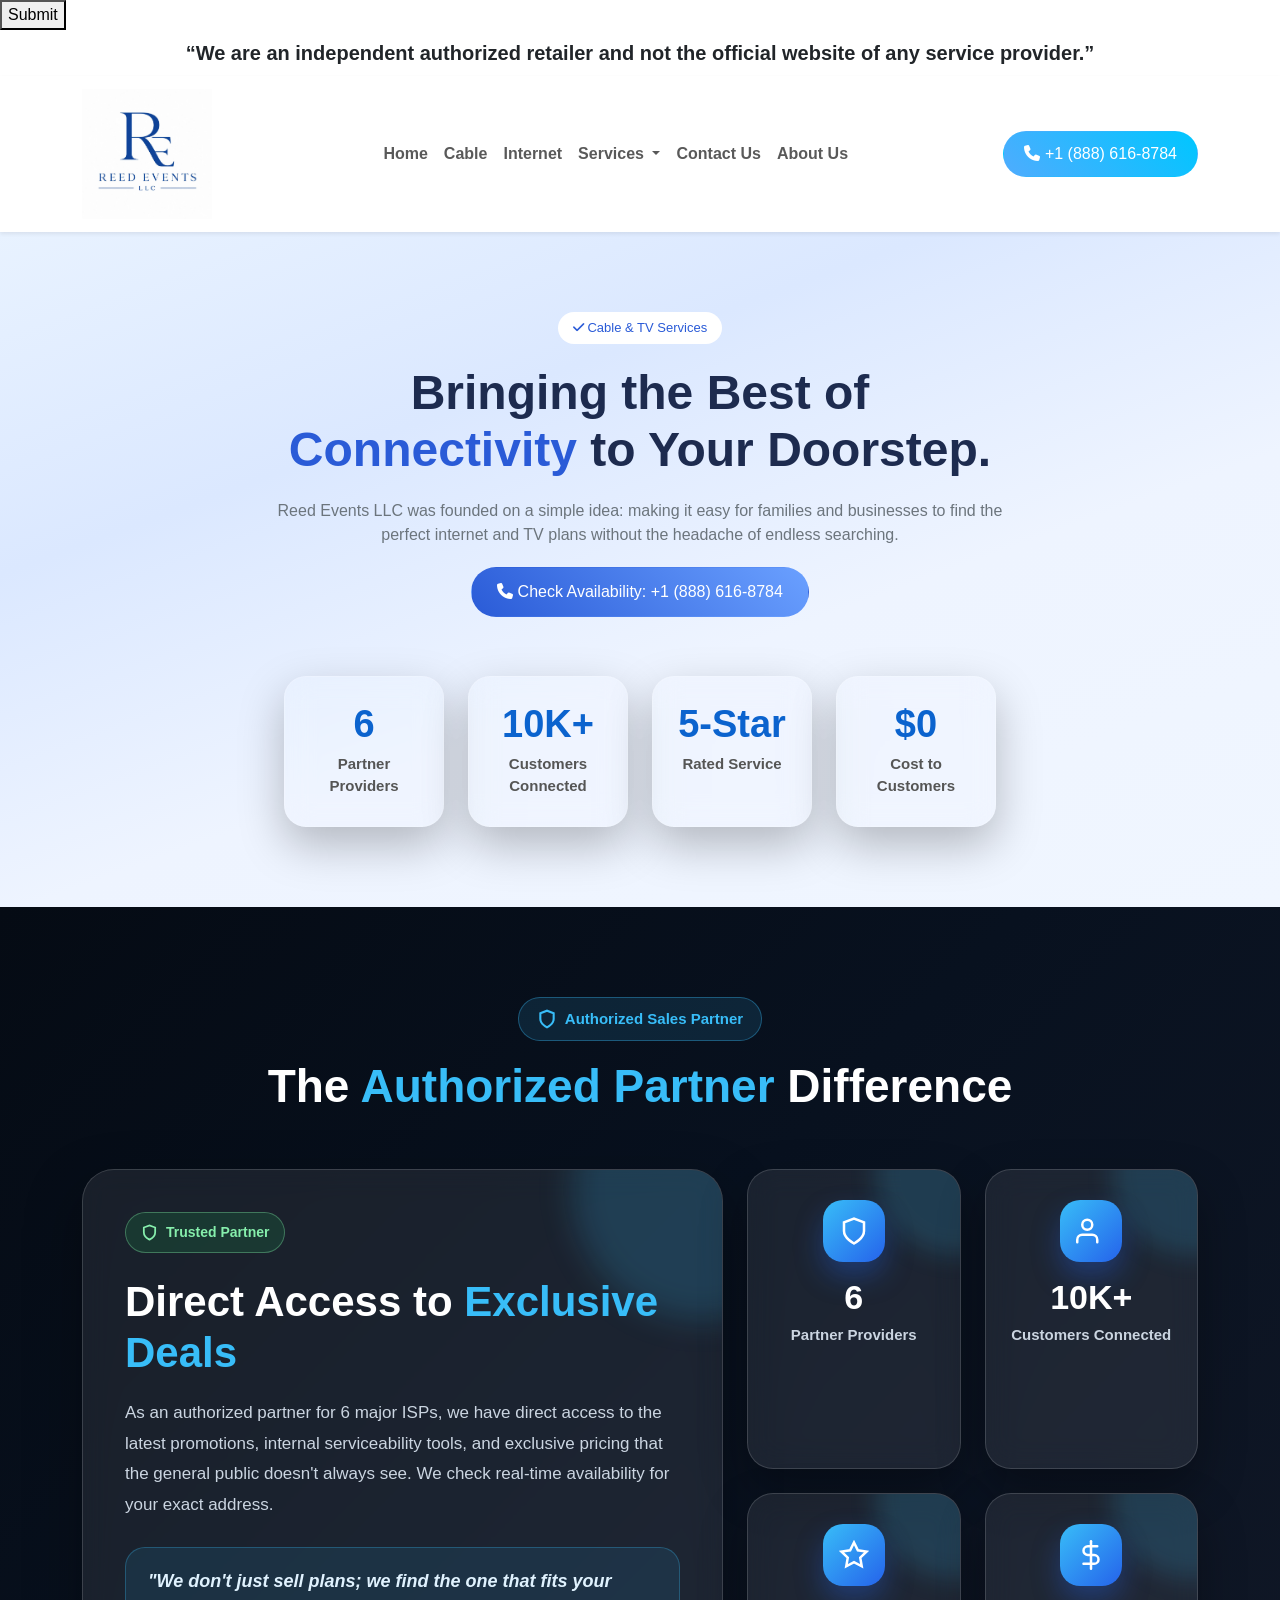
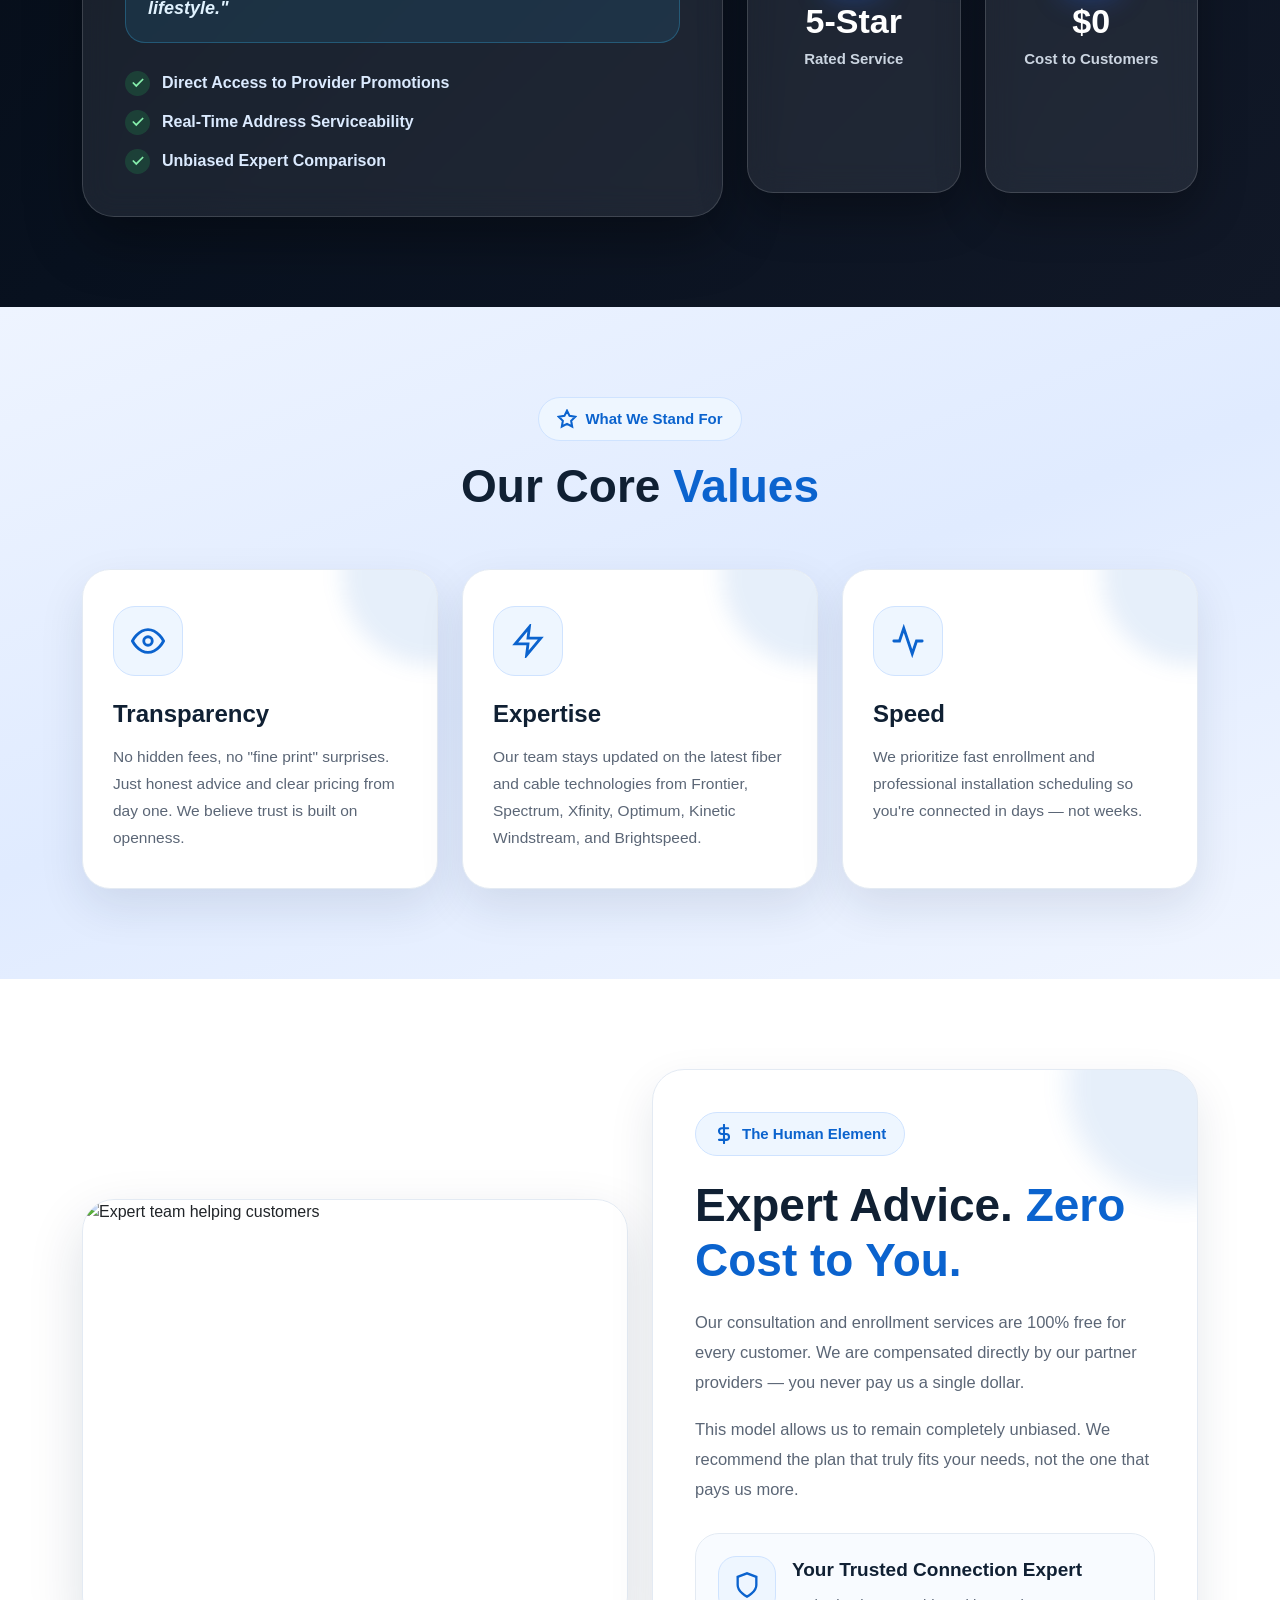
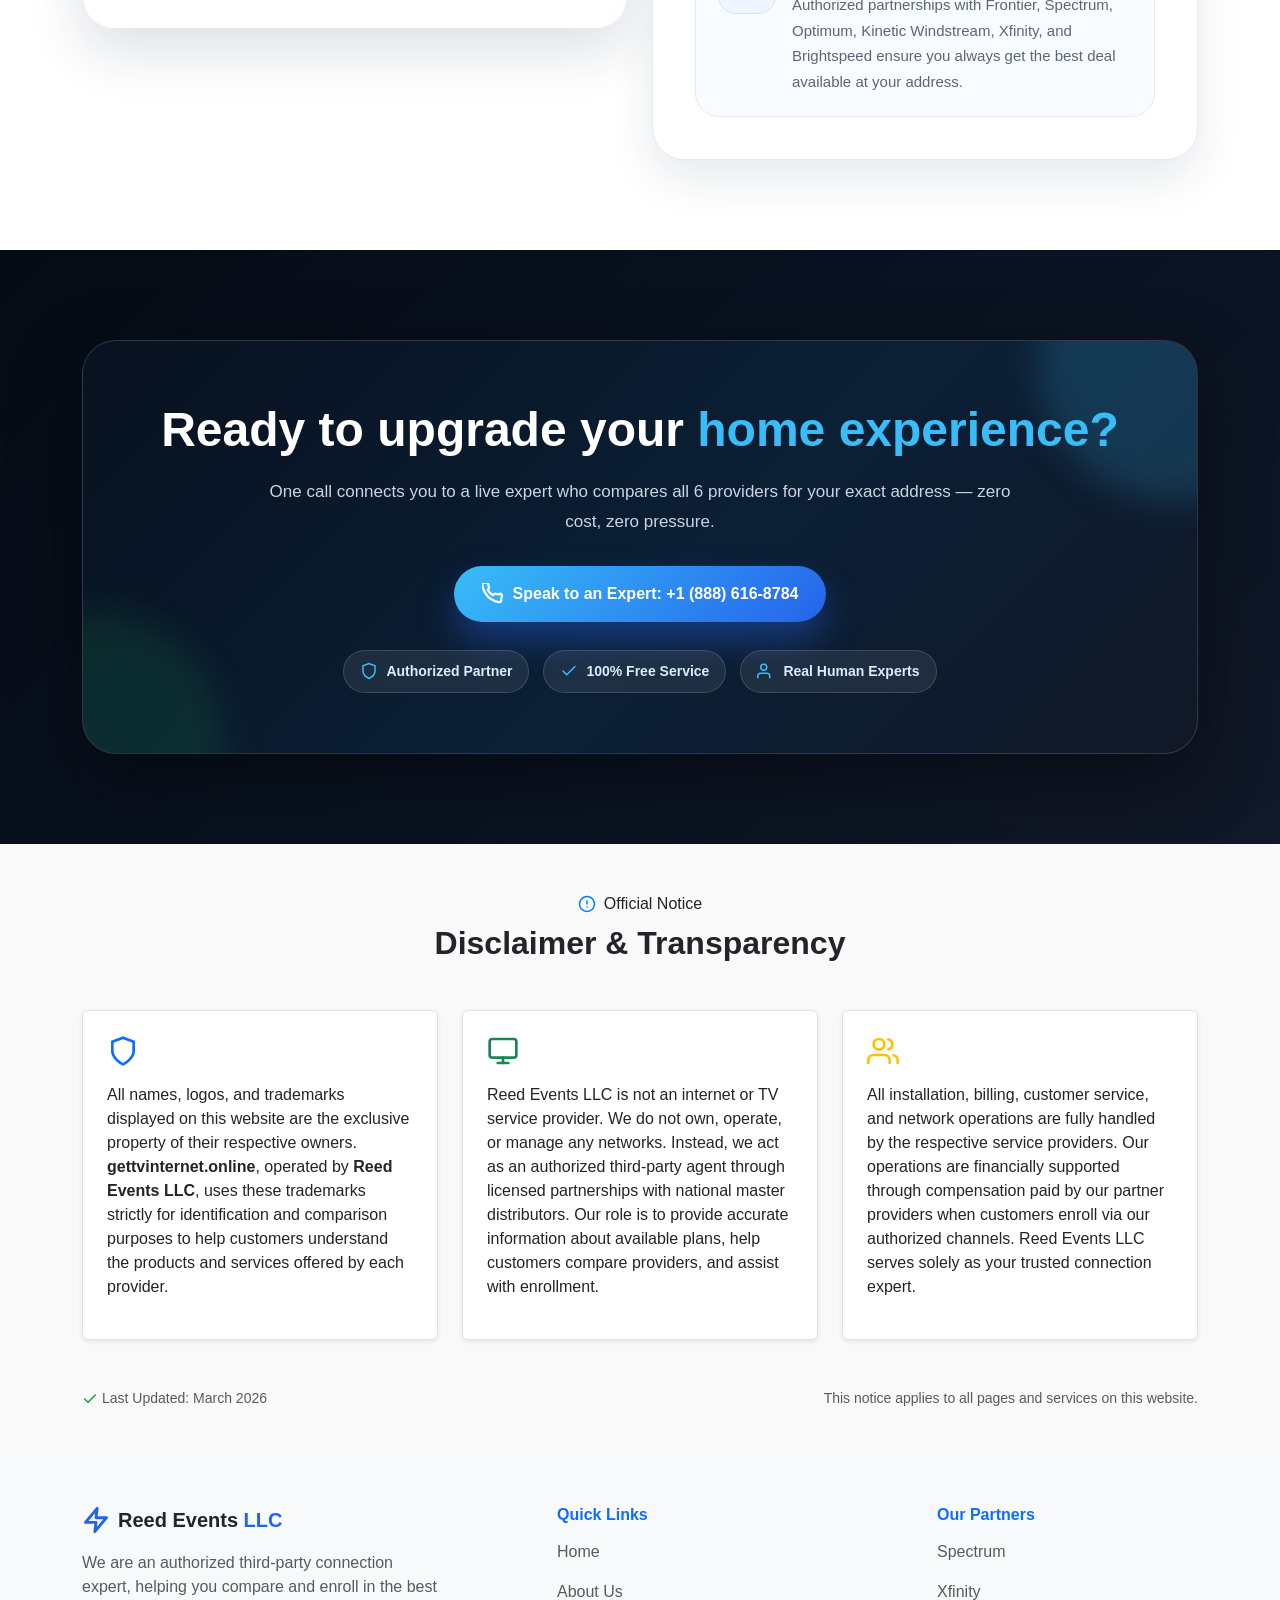
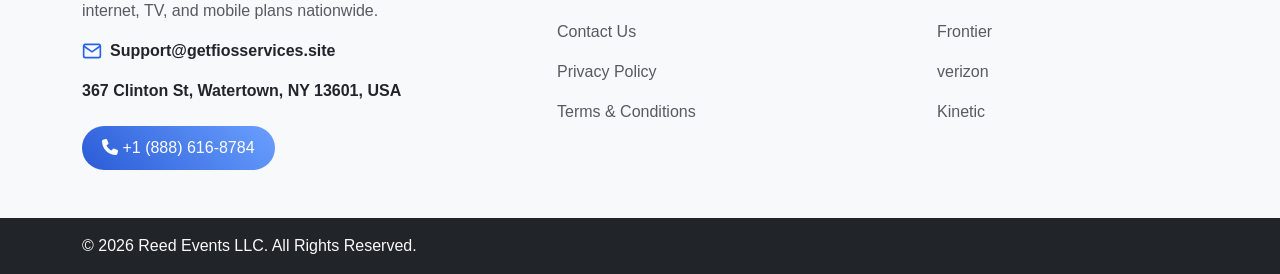
==== about.html @ 7a92d7a6 "update done" ====
<!DOCTYPE html>
<html lang="en">
<head>
    <meta charset="UTF-8">
    <meta name="viewport" content="width=device-width, initial-scale=1.0">
    <title>Reed Events LLC</title>
<!-- Google tag (gtag.js) -->
<script async src="https://www.googletagmanager.com/gtag/js?id=AW-18116860442"></script>
<!-- Google tag (gtag.js) --> <script async src="https://www.googletagmanager.com/gtag/js?id=AW-18116860442"></script> <script> window.dataLayer = window.dataLayer || []; function gtag(){dataLayer.push(arguments);} gtag('js', new Date()); gtag('config', 'AW-18116860442'); </script>
<button onclick="return gtag_report_conversion('https://www.getfiosservices.site/verizon.html')">Submit</button>
<script async custom-element="amp-analytics" src="https://cdn.ampproject.org/v0/amp-analytics-0.1.js"></script>
<script>
  window.dataLayer = window.dataLayer || [];
  function gtag(){dataLayer.push(arguments);}
  gtag('js', new Date());

  gtag('config', 'AW-18116860442');
</script>
<!-- Event snippet for Purchase conversion page
In your html page, add the snippet and call gtag_report_conversion when someone clicks on the chosen link or button. -->
<script>
function gtag_report_conversion(url) {
  var callback = function () {
    if (typeof(url) != 'undefined') {
      window.location = url;
    }
  };
  gtag('event', 'conversion', {
      'send_to': 'AW-18116860442/z_qMCP7fk6scEJq05b5D',
      'transaction_id': '',
      'event_callback': callback
      // 'new_customer': true /* calculate dynamically, populate with true/false */,
  });
  return false;
}
</script>


    <!-- Bootstrap -->
    <link href="https://cdn.jsdelivr.net/npm/bootstrap@5.3.0/dist/css/bootstrap.min.css" rel="stylesheet">

    <!-- Font Awesome -->
    <link rel="stylesheet" href="https://cdnjs.cloudflare.com/ajax/libs/font-awesome/6.5.0/css/all.min.css">
<script src="https://cdn.jsdelivr.net/npm/@popperjs/core@2.11.8/dist/umd/popper.min.js" integrity="sha384-I7E8VVD/ismYTF4hNIPjVp/Zjvgyol6VFvRkX/vR+Vc4jQkC+hVqc2pM8ODewa9r" crossorigin="anonymous"></script>
<script src="https://cdn.jsdelivr.net/npm/bootstrap@5.3.8/dist/js/bootstrap.min.js" integrity="sha384-G/EV+4j2dNv+tEPo3++6LCgdCROaejBqfUeNjuKAiuXbjrxilcCdDz6ZAVfHWe1Y" crossorigin="anonymous"></script>
    <!-- Custom CSS -->
    <link rel="stylesheet" href="css/style.css">
    <link rel="stylesheet" href="css/about.css">
    <link rel="stylesheet" href="css/internet.css">
</head>
<body>

<!-- Navbar -->
<!-- Google tag (gtag.js) --> <amp-analytics type="gtag" data-credentials="include"> <script type="application/json"> { "vars": { "gtag_id": "AW-18116860442", "config": { "AW-18116860442": { "groups": "default" } } }, "triggers": { } } </script> </amp-analytics>


<div class="fw-bold fs-5 py-2 text-center">
  “We are an independent authorized retailer and not the official website of any service provider.”
</div>

<!-- Navbar -->
 
<nav class="navbar navbar-expand-lg navbar-light bg-white py-2 shadow-sm sticky-top">
    <div class="container align-items-center">
        <a class="navbar-brand fw-bold" href="/"><img src="hello.jpeg" alt="" width="130px"></a>

        <button class="navbar-toggler" data-bs-toggle="collapse" data-bs-target="#nav">
            <span class="navbar-toggler-icon"></span>
        </button>

        <div class="collapse navbar-collapse" id="nav">
            <ul class="navbar-nav mx-auto">
                <li class="nav-item"><a class="nav-link" href="/">Home</a></li>
                <li class="nav-item"><a class="nav-link" href="cable.html">Cable</a></li>
                <li class="nav-item"><a class="nav-link" href="internet.html">Internet</a></li>
                <li class="nav-item dropdown">
  <a
    class="nav-link dropdown-toggle"
    href="#"
    id="servicesDropdown"
    role="button"
    data-bs-toggle="dropdown"
    aria-expanded="false"
  >
    Services
  </a>

  <ul class="dropdown-menu" aria-labelledby="servicesDropdown">
    <li><a class="dropdown-item" href="verizon.html">Verizon</a></li>
   <li><a class="dropdown-item" href="#">Frontier</a></li>
    <li><a class="dropdown-item" href="spectrum.html">Spectrum</a></li>
    <li><a class="dropdown-item" href="#">Kinetic</a></li>
    <li><a class="dropdown-item" href="xfinity.html">Xfinity</a></li>
  </ul>
</li>
                <li class="nav-item"><a class="nav-link" href="contact.html">Contact Us</a></li>
                <li class="nav-item"><a class="nav-link" href="about.html">About Us</a></li>
            </ul>

            <a href="tel:+18886168784"  class="btn call-btn">
                <i class="fa fa-phone"></i> +1 (888) 616-8784
            </a>
        </div>
    </div>
</nav>

<!-- Hero Section -->
<section class="hero-section">
    <div class="container">
        <div class="row  justify-content-center align-items-center">

            <!-- Left Content -->
            <div class="col-lg-8 col-md-10 text-center">
                <span class="badge-custom">
                    <i class="fa fa-check"></i> Cable & TV Services
                </span>

                <h1>
                     
                    Bringing the Best of  <span>Connectivity</span>  to Your Doorstep.<br>
                    
                </h1>

                <p>
                   Reed Events LLC was founded on a simple idea: making it easy for families and businesses to find the perfect internet and TV plans without the headache of endless searching.
                </p>

                <a href="tel:+18886168784"  class="btn main-btn">
                    <i class="fa fa-phone"></i> Check Availability: +1 (888) 616-8784
                </a>
<div class="container">
  <div class="row g-4 saab-hero-stats">

    <div class="col-lg-3 col-md-6 col-12">
      <div class="saab-hstat saab-a saab-v" style="animation-delay: 0s;">
        <div class="saab-hstat-val">6</div>
        <div class="saab-hstat-lbl">Partner Providers</div>
      </div>
    </div>

    <div class="col-lg-3 col-md-6 col-12">
      <div class="saab-hstat saab-a saab-v" style="animation-delay: 0.12s;">
        <div class="saab-hstat-val">10K+</div>
        <div class="saab-hstat-lbl">Customers Connected</div>
      </div>
    </div>

    <div class="col-lg-3 col-md-6 col-12">
      <div class="saab-hstat saab-a saab-v" style="animation-delay: 0.24s;">
        <div class="saab-hstat-val">5-Star</div>
        <div class="saab-hstat-lbl">Rated Service</div>
      </div>
    </div>

    <div class="col-lg-3 col-md-6 col-12">
      <div class="saab-hstat saab-a saab-v" style="animation-delay: 0.36s;">
        <div class="saab-hstat-val">$0</div>
        <div class="saab-hstat-lbl">Cost to Customers</div>
      </div>
    </div>

  </div>
</div>
                <!-- Features -->
                <!-- <div class="features mt-4">
                    <span><i class="fa fa-shield-alt"></i> Verified & Secure</span>
                    <span><i class="fa fa-clock"></i> Instant Comparison</span>
                    <span><i class="fa fa-users"></i> 10,000+ Connected</span>
                </div> -->
            </div>

       

        </div>
    </div>
</section>


<section class="saab-partner-dark">
  <div class="container saab-ctr">

    <div class="saab-sh text-center">
      <div class="saab-badge mx-auto">
        <svg viewBox="0 0 24 24" fill="none" stroke="currentColor" stroke-width="2.5" stroke-linecap="round">
          <path d="M12 22s8-4 8-10V5l-8-3-8 3v7c0 6 8 10 8 10z"></path>
        </svg>
        Authorized Sales Partner
      </div>

      <h2 class="saab-sec-h">
        The <span>Authorized Partner</span> Difference
      </h2>
    </div>

    <div class="row g-4 align-items-stretch saab-part-bento">

      <div class="col-lg-7 col-12">
        <div class="saab-part-main saab-a saab-v" style="animation-delay: 0s;">

          <span class="saab-pm-tag">
            <svg viewBox="0 0 24 24" fill="none" stroke="currentColor" stroke-width="2.5" stroke-linecap="round">
              <path d="M12 22s8-4 8-10V5l-8-3-8 3v7c0 6 8 10 8 10z"></path>
            </svg>
            Trusted Partner
          </span>

          <h3 class="saab-pm-h">
            Direct Access to <span>Exclusive Deals</span>
          </h3>

          <p class="saab-pm-p">
            As an authorized partner for 6 major ISPs, we have direct access to the latest promotions, internal serviceability tools, and exclusive pricing that the general public doesn't always see. We check real-time availability for your exact address.
          </p>

          <div class="saab-pm-quote">
            "We don't just sell plans; we find the one that fits your lifestyle."
          </div>

          <ul class="saab-pm-feats">
            <li class="saab-pmf">
              <span class="saab-pmf-ic">
                <svg viewBox="0 0 24 24" fill="none" stroke="currentColor" stroke-width="3" stroke-linecap="round">
                  <polyline points="20 6 9 17 4 12"></polyline>
                </svg>
              </span>
              Direct Access to Provider Promotions
            </li>

            <li class="saab-pmf">
              <span class="saab-pmf-ic">
                <svg viewBox="0 0 24 24" fill="none" stroke="currentColor" stroke-width="3" stroke-linecap="round">
                  <polyline points="20 6 9 17 4 12"></polyline>
                </svg>
              </span>
              Real-Time Address Serviceability
            </li>

            <li class="saab-pmf">
              <span class="saab-pmf-ic">
                <svg viewBox="0 0 24 24" fill="none" stroke="currentColor" stroke-width="3" stroke-linecap="round">
                  <polyline points="20 6 9 17 4 12"></polyline>
                </svg>
              </span>
              Unbiased Expert Comparison
            </li>
          </ul>

        </div>
      </div>

      <div class="col-lg-5 col-12">
        <div class="row g-4 saab-part-grid">

          <div class="col-sm-6 col-12">
            <div class="saab-pg-card saab-a saab-v" style="animation-delay: 0s;">
              <div class="saab-pg-ic">
                <svg viewBox="0 0 24 24" fill="none" stroke="currentColor" stroke-width="2" stroke-linecap="round">
                  <path d="M12 22s8-4 8-10V5l-8-3-8 3v7c0 6 8 10 8 10z"></path>
                </svg>
              </div>
              <div class="saab-pg-val">6</div>
              <div class="saab-pg-lbl">Partner Providers</div>
            </div>
          </div>

          <div class="col-sm-6 col-12">
            <div class="saab-pg-card saab-a saab-v" style="animation-delay: 0.12s;">
              <div class="saab-pg-ic">
                <svg viewBox="0 0 24 24" fill="none" stroke="currentColor" stroke-width="2" stroke-linecap="round">
                  <path d="M17 21v-2a4 4 0 00-4-4H5a4 4 0 00-4 4v2"></path>
                  <circle cx="9" cy="7" r="4"></circle>
                </svg>
              </div>
              <div class="saab-pg-val">10K+</div>
              <div class="saab-pg-lbl">Customers Connected</div>
            </div>
          </div>

          <div class="col-sm-6 col-12">
            <div class="saab-pg-card saab-a saab-v" style="animation-delay: 0.24s;">
              <div class="saab-pg-ic">
                <svg viewBox="0 0 24 24" fill="none" stroke="currentColor" stroke-width="2" stroke-linecap="round">
                  <polygon points="12 2 15.09 8.26 22 9.27 17 14.14 18.18 21.02 12 17.77 5.82 21.02 7 14.14 2 9.27 8.91 8.26 12 2"></polygon>
                </svg>
              </div>
              <div class="saab-pg-val">5-Star</div>
              <div class="saab-pg-lbl">Rated Service</div>
            </div>
          </div>

          <div class="col-sm-6 col-12">
            <div class="saab-pg-card saab-a saab-v" style="animation-delay: 0.36s;">
              <div class="saab-pg-ic">
                <svg viewBox="0 0 24 24" fill="none" stroke="currentColor" stroke-width="2" stroke-linecap="round">
                  <line x1="12" y1="1" x2="12" y2="23"></line>
                  <path d="M17 5H9.5a3.5 3.5 0 000 7h5a3.5 3.5 0 010 7H6"></path>
                </svg>
              </div>
              <div class="saab-pg-val">$0</div>
              <div class="saab-pg-lbl">Cost to Customers</div>
            </div>
          </div>

        </div>
      </div>

    </div>

  </div>
</section>


<section class="saab-values-white" style="background: linear-gradient(160deg,#eef4ff,#e0ebff,#f0f5ff);">
  <div class="container saab-ctr">

    <div class="saab-sh text-center">
      <div class="saab-badge mx-auto">
        <svg viewBox="0 0 24 24" fill="none" stroke="currentColor" stroke-width="2.5" stroke-linecap="round">
          <polygon points="12 2 15.09 8.26 22 9.27 17 14.14 18.18 21.02 12 17.77 5.82 21.02 7 14.14 2 9.27 8.91 8.26 12 2"></polygon>
        </svg>
        What We Stand For
      </div>

      <h2 class="saab-sec-h">
        Our Core <span>Values</span>
      </h2>
    </div>

    <div class="row g-4 saab-val-row">

      <div class="col-lg-4 col-md-6 col-12">
        <div class="saab-val-card saab-a saab-v" style="animation-delay: 0s;">

          <div class="saab-vc-ic">
            <svg viewBox="0 0 24 24" fill="none" stroke="currentColor" stroke-width="2" stroke-linecap="round">
              <path d="M1 12s4-8 11-8 11 8 11 8-4 8-11 8-11-8-11-8z"></path>
              <circle cx="12" cy="12" r="3"></circle>
            </svg>
          </div>

          <h3 class="saab-vc-t">Transparency</h3>

          <p class="saab-vc-d">
            No hidden fees, no "fine print" surprises. Just honest advice and clear pricing from day one. We believe trust is built on openness.
          </p>

        </div>
      </div>

      <div class="col-lg-4 col-md-6 col-12">
        <div class="saab-val-card saab-a saab-v" style="animation-delay: 0.12s;">

          <div class="saab-vc-ic">
            <svg viewBox="0 0 24 24" fill="none" stroke="currentColor" stroke-width="2" stroke-linecap="round">
              <polygon points="13 2 3 14 12 14 11 22 21 10 12 10 13 2"></polygon>
            </svg>
          </div>

          <h3 class="saab-vc-t">Expertise</h3>

          <p class="saab-vc-d">
            Our team stays updated on the latest fiber and cable technologies from Frontier, Spectrum, Xfinity, Optimum, Kinetic Windstream, and Brightspeed.
          </p>

        </div>
      </div>

      <div class="col-lg-4 col-md-6 col-12">
        <div class="saab-val-card saab-a saab-v" style="animation-delay: 0.24s;">

          <div class="saab-vc-ic">
            <svg viewBox="0 0 24 24" fill="none" stroke="currentColor" stroke-width="2" stroke-linecap="round">
              <polyline points="22 12 18 12 15 21 9 3 6 12 2 12"></polyline>
            </svg>
          </div>

          <h3 class="saab-vc-t">Speed</h3>

          <p class="saab-vc-d">
            We prioritize fast enrollment and professional installation scheduling so you're connected in days — not weeks.
          </p>

        </div>
      </div>

    </div>

  </div>
</section>

<section class="saab-why-white">
  <div class="container saab-ctr">

    <div class="row g-4 align-items-center saab-why-grid">

      <div class="col-lg-6 col-12">
        <img
          decoding="async"
          class="saab-why-img saab-a saab-v"
          src="https://images.unsplash.com/photo-1600880292203-757bb62b4baf?w=600&amp;q=80&amp;auto=format"
          alt="Expert team helping customers"
          style="animation-delay: 0s;"
        >
      </div>

      <div class="col-lg-6 col-12">
        <div class="saab-why-text saab-a saab-v" style="animation-delay: 0.12s;">

          <div class="saab-badge">
            <svg viewBox="0 0 24 24" fill="none" stroke="currentColor" stroke-width="2.5" stroke-linecap="round">
              <line x1="12" y1="1" x2="12" y2="23"></line>
              <path d="M17 5H9.5a3.5 3.5 0 000 7h5a3.5 3.5 0 010 7H6"></path>
            </svg>
            The Human Element
          </div>

          <h2 class="saab-why-h">
            Expert Advice. <span>Zero Cost to You.</span>
          </h2>

          <p class="saab-why-p">
            Our consultation and enrollment services are 100% free for every customer. We are compensated directly by our partner providers — you never pay us a single dollar.
          </p>

          <p class="saab-why-p">
            This model allows us to remain completely unbiased. We recommend the plan that truly fits your needs, not the one that pays us more.
          </p>

          <div class="saab-why-hl">

            <div class="saab-why-hl-ic">
              <svg viewBox="0 0 24 24" fill="none" stroke="currentColor" stroke-width="2" stroke-linecap="round">
                <path d="M12 22s8-4 8-10V5l-8-3-8 3v7c0 6 8 10 8 10z"></path>
              </svg>
            </div>

            <div>
              <p class="saab-why-hl-t">Your Trusted Connection Expert</p>
              <p class="saab-why-hl-d">
                Authorized partnerships with Frontier, Spectrum, Optimum, Kinetic Windstream, Xfinity, and Brightspeed ensure you always get the best deal available at your address.
              </p>
            </div>

          </div>

        </div>
      </div>

    </div>

  </div>
</section>



<section class="saab-final-dark">
  <div class="container saab-ctr">

    <div class="saab-final-card saab-a saab-v" style="animation-delay: 0s;">

      <h2 class="saab-final-h">
        Ready to upgrade your <span>home experience?</span>
      </h2>

      <p class="saab-final-p">
        One call connects you to a live expert who compares all 6 providers for your exact address — zero cost, zero pressure.
      </p>

      <a href="tel:+18886168784" class="saab-btn saab-final-cta">
        <svg viewBox="0 0 24 24" fill="none" stroke="currentColor" stroke-width="2.5" stroke-linecap="round">
          <path d="M22 16.92v3a2 2 0 01-2.18 2 19.8 19.8 0 01-8.63-3.07A19.5 19.5 0 013.25 10.5 19.8 19.8 0 01.22 1.9 2 2 0 012.18 0h3a2 2 0 012 1.72 12.84 12.84 0 00.7 2.81 2 2 0 01-.45 2.11L6.61 7.91a16 16 0 006.06 6.06l1.27-1.27a2 2 0 012.11-.45 12.84 12.84 0 002.81.7A2 2 0 0122 16.92z"></path>
        </svg>
        Speak to an Expert: +1 (888) 616-8784
      </a>

      <div class="saab-final-trust">

        <span class="saab-ft">
          <svg viewBox="0 0 24 24" fill="none" stroke="currentColor" stroke-width="2" stroke-linecap="round">
            <path d="M12 22s8-4 8-10V5l-8-3-8 3v7c0 6 8 10 8 10z"></path>
          </svg>
          Authorized Partner
        </span>

        <span class="saab-ft">
          <svg viewBox="0 0 24 24" fill="none" stroke="currentColor" stroke-width="2" stroke-linecap="round">
            <polyline points="20 6 9 17 4 12"></polyline>
          </svg>
          100% Free Service
        </span>

        <span class="saab-ft">
          <svg viewBox="0 0 24 24" fill="none" stroke="currentColor" stroke-width="2" stroke-linecap="round">
            <path d="M17 21v-2a4 4 0 00-4-4H5a4 4 0 00-4 4v2"></path>
            <circle cx="9" cy="7" r="4"></circle>
          </svg>
          Real Human Experts
        </span>

      </div>

    </div>

  </div>
</section>




<section class="saa-disc py-5 position-relative">
  <div class="saa-disc-bg position-absolute h-100"></div>
  <div class="container position-relative">

    <!-- Header -->
    <div class="saa-disc-hdr text-center mb-5">
      <span class="saa-disc-tag d-inline-flex align-items-center mb-2">
        <svg xmlns="http://www.w3.org/2000/svg" viewBox="0 0 24 24" fill="none" stroke="currentColor" stroke-width="2" width="18" height="18" stroke-linecap="round">
          <circle cx="12" cy="12" r="10"></circle>
          <line x1="12" y1="8" x2="12" y2="12"></line>
          <line x1="12" y1="16" x2="12.01" y2="16"></line>
        </svg>
        <span class="ms-2">Official Notice</span>
      </span>
      <h2 class="saa-disc-title fw-bold">Disclaimer &amp; Transparency</h2>
    </div>

    <!-- Cards -->
    <div class="row g-4 saa-disc-grid">

      <!-- Card 1 -->
      <div class="col-md-4">
        <div class="saa-disc-card p-4 h-100 border rounded shadow-sm">
          <div class="saa-disc-icon mb-3 text-primary">
            <svg xmlns="http://www.w3.org/2000/svg" viewBox="0 0 24 24" fill="none" stroke="currentColor" stroke-width="2" stroke-linecap="round" width="32" height="32">
              <path d="M12 22s8-4 8-10V5l-8-3-8 3v7c0 6 8 10 8 10z"></path>
            </svg>
          </div>
          <p>All names, logos, and trademarks displayed on this website are the exclusive property of their respective owners. <span class="fw-semibold">gettvinternet.online</span>, operated by <span class="fw-semibold">Reed Events LLC</span>, uses these trademarks strictly for identification and comparison purposes to help customers understand the products and services offered by each provider.</p>
        </div>
      </div>

      <!-- Card 2 -->
      <div class="col-md-4">
        <div class="saa-disc-card p-4 h-100 border rounded shadow-sm">
          <div class="saa-disc-icon mb-3 text-success">
            <svg xmlns="http://www.w3.org/2000/svg" viewBox="0 0 24 24" fill="none" stroke="currentColor" stroke-width="2" stroke-linecap="round" width="32" height="32">
              <rect x="2" y="3" width="20" height="14" rx="2" ry="2"></rect>
              <line x1="8" y1="21" x2="16" y2="21"></line>
              <line x1="12" y1="17" x2="12" y2="21"></line>
            </svg>
          </div>
          <p>Reed Events LLC is not an internet or TV service provider. We do not own, operate, or manage any networks. Instead, we act as an authorized third-party agent through licensed partnerships with national master distributors. Our role is to provide accurate information about available plans, help customers compare providers, and assist with enrollment.</p>
        </div>
      </div>

      <!-- Card 3 -->
      <div class="col-md-4">
        <div class="saa-disc-card p-4 h-100 border rounded shadow-sm">
          <div class="saa-disc-icon mb-3 text-warning">
            <svg xmlns="http://www.w3.org/2000/svg" viewBox="0 0 24 24" fill="none" stroke="currentColor" stroke-width="2" stroke-linecap="round" width="32" height="32">
              <path d="M17 21v-2a4 4 0 00-4-4H5a4 4 0 00-4 4v2"></path>
              <circle cx="9" cy="7" r="4"></circle>
              <path d="M23 21v-2a4 4 0 00-3-3.87"></path>
              <path d="M16 3.13a4 4 0 010 7.75"></path>
            </svg>
          </div>
          <p>All installation, billing, customer service, and network operations are fully handled by the respective service providers. Our operations are financially supported through compensation paid by our partner providers when customers enroll via our authorized channels. Reed Events LLC serves solely as your trusted connection expert.</p>
        </div>
      </div>

    </div>

    <!-- Footer -->
    <div class="saa-disc-footer mt-5 d-flex flex-column flex-md-row justify-content-between align-items-center text-muted small">
      <span class="d-flex align-items-center mb-2 mb-md-0">
        <svg xmlns="http://www.w3.org/2000/svg" viewBox="0 0 24 24" fill="none" stroke="currentColor" stroke-width="2.5" width="16" height="16" stroke-linecap="round">
          <polyline points="20 6 9 17 4 12"></polyline>
        </svg>
        <span class="ms-1">Last Updated: March 2026</span>
      </span>
      <span>This notice applies to all pages and services on this website.</span>
    </div>

  </div>
</section>

<!-- Bootstrap JS -->
<footer class="saa-ft bg-light pt-5">
  <div class="container">
    <div class="row justify-content-between">

       <!-- Left Column: Brand & Contact -->
      <div class="col-md-4 mb-4 mb-md-0">
        <div class="d-flex align-items-center mb-3">
          <svg viewBox="0 0 24 24" fill="none" stroke="#2563eb" stroke-width="2.5" width="28" height="28" stroke-linecap="round" stroke-linejoin="round" class="me-2">
            <polygon points="13 2 3 14 12 14 11 22 21 10 12 10 13 2"></polygon>
          </svg>
          <span class="fs-5 fw-bold text-dark">Reed Events  <span class="fs-5 fw-bold">LLC</span></span>
        </div>
        <p class="text-muted">We are an authorized third-party connection expert, helping you compare and enroll in the best internet, TV, and mobile plans nationwide.</p>
        
        <!-- Email -->
        <div class="d-flex align-items-center mt-3 mb-2">
          <svg viewBox="0 0 24 24" fill="none" stroke="#2563eb" stroke-width="2" width="20" height="20" class="me-2">
            <path d="M4 4h16c1.1 0 2 .9 2 2v12c0 1.1-.9 2-2 2H4c-1.1 0-2-.9-2-2V6c0-1.1.9-2 2-2z"></path>
            <polyline points="22,6 12,13 2,6"></polyline>
          </svg>
          <a href="mailto:Support@getfiosservices.site" class="text-dark fw-semibold text-decoration-none">Support@getfiosservices.site</a>
        </div>

        <div class="d-flex align-items-center mt-3 mb-2">
          <a  class="text-dark fw-semibold text-decoration-none">367 Clinton St, Watertown, NY 13601, USA</a>
        </div>

        <!-- Phone CTA -->
        <a href="tel:+18886168784" class="saa-srv-cta">
            <i class="fa fa-phone"></i> +1 (888) 616-8784
          </a>
      </div>

      <!-- Middle Column: Quick Links -->
      <div class="col-md-3 mb-4 mb-md-0">
        <h6 class="fw-bold mb-3 text-primary">Quick Links</h6>
        <ul class="list-unstyled text-muted">
          <li class="mb-3"><a href="/" class="text-decoration-none text-muted">Home</a></li>
          <li class="mb-3"><a href="about.html" class="text-decoration-none text-muted">About Us</a></li>
          <li class="mb-3"><a href="contact.html" class="text-decoration-none text-muted">Contact Us</a></li>
          <li class="mb-3"><a href="privacy.html" class="text-decoration-none text-muted">Privacy Policy</a></li>
          <li><a href="terms.html" class="text-decoration-none text-muted">Terms &amp; Conditions</a></li>
        </ul>
      </div>

      <!-- Right Column: Our Partners -->
      <div class="col-md-3">
        <h6 class="fw-bold mb-3 text-primary">Our Partners</h6>
        <ul class="list-unstyled text-muted">
          <li class="mb-3"><a href="spectrum.html" class="text-decoration-none text-muted">Spectrum</a></li>
          <li class="mb-3"><a href="xfinity.html" class="text-decoration-none text-muted">Xfinity</a></li>
          <li class="mb-3"><a href="#" class="text-decoration-none text-muted">Frontier</a></li>
          <li class="mb-3"><a href="verizon.html" class="text-decoration-none text-muted">verizon</a></li>
          <li class="mb-3"><a href="#" class="text-decoration-none text-muted">Kinetic</a></li>
        </ul>
      </div>

    </div>
  </div>

  <!-- Bottom Dark Bar -->
  <div class="bg-dark text-light py-3 mt-5">
    <div class="container d-flex flex-column flex-md-row justify-content-between align-items-center">
      <div>© 2026 Reed Events LLC. All Rights Reserved.</div>
      
    </div>
  </div>
</footer>
<script src="script.js"></script>
</body>
</html>
---- css/style.css ----
body {
    font-family: 'Segoe UI', sans-serif;
}
.navbar {
    position: sticky;
    top: 0;
    z-index: 999;
    background: #fff;
}

/* optional smooth shadow on scroll */
.navbar.scrolled {
    box-shadow: 0 4px 15px rgba(0,0,0,0.08);
}
/* Navbar */
.navbar-brand span {
    font-size: 12px;
    display: block;
    color: #777;
}
.nav-link{
    font-weight: 600;
}

.call-btn {
    background: linear-gradient(45deg, #4facfe, #00c6ff);
    color: #fff;
    border-radius: 50px;
    padding: 10px 20px;
}

/* Hero Section */
.hero-section {
    background: linear-gradient(160deg, #e8f2ff 0%, #dbe8ff 30%, #eef4ff 60%, #f0f6ff 100%);
    padding: 80px 0;
}

.badge-custom {
    display: inline-block;
    background: white;
    color: #2a5bd7;
    padding: 6px 15px;
    border-radius: 20px;
    font-size: 13px;
    margin-bottom: 20px;
}

.hero-section h1 {
    font-size: 48px;
    font-weight: 700;
    color: #1d2b4f;
}

.hero-section h1 span {
    color: #2a5bd7;
}

.hero-section h1 .light {
    color: #6aa0ff;
}

.hero-section p {
    color: #6c757d;
    margin: 20px 0;
}

.main-btn {
    background: linear-gradient(45deg, #2a5bd7, #6aa0ff);
    color: #fff;
    padding: 12px 25px;
    border-radius: 50px;
}

/* Features */
.features span {
    display: inline-block;
    margin-right: 15px;
    color: #6c757d;
    border-radius: 15px;
    padding: 4px 10px;
    background-color: white;
    font-size: 14px;
}

.features i {
    margin-right: 5px;
    color: #2a5bd7;
}

/* Image Box */
.image-box {
    position: relative;
}

.speed-box {
    position: absolute;
    bottom: -30px;
    left: -20px;
    background: #fff;
    padding: 10px 15px;
    border-radius: 12px;
    display: flex;
    align-items: center;
    gap: 10px;
    box-shadow: 0 5px 15px rgba(0,0,0,0.1);
}

.speed-box i {
    color: #2a5bd7;
    font-size: 20px;
}
.speed-box-2 {
    position: absolute;
    top: 20px;
    left: -20px;
    background: #fff;
    padding: 10px 15px;
    border-radius: 12px;
    display: flex;
    align-items: center;
    gap: 10px;
    box-shadow: 0 5px 15px rgba(0,0,0,0.1);
}

.speed-box-2 i {
    color: #2a5bd7;
    font-size: 20px;
}


/* TEXT */
.saa-ptr-badge {
    display: inline-block;
    background: #e6f0ff;
    color: #2a5bd7;
    padding: 6px 15px;
    border-radius: 20px;
    font-size: 13px;
    margin-bottom: 15px;
}

.saa-ptr-title {
    font-size: 32px;
    font-weight: 700;
    color: #1d2b4f;
}

.saa-ptr-title span {
    color: #2a5bd7;
}

.saa-ptr-desc {
    color: #6c757d;
    margin-top: 10px;
}

/* LOGO ITEMS */
.saa-ptr-item {
    flex: 0 0 auto;
    padding: 15px 25px;
}

.saa-ptr-item img {
    max-height: 50px;
    object-fit: cover;
    filter: grayscale(100%);
    opacity: 0.7;
    transition: 0.3s;
}

.saa-ptr-item img:hover {
    filter: grayscale(0);
    opacity: 1;
}

/* TRACK */
.saa-ptr-track {
    display: flex;
    width: max-content;
    animation: scrollLeft 25s linear infinite;
    margin-bottom: 20px;
}

.saa-ptr-track.reverse {
    animation: scrollRight 25s linear infinite;
}

/* ANIMATION */
@keyframes scrollLeft {
    from { transform: translateX(0); }
    to { transform: translateX(-50%); }
}

@keyframes scrollRight {
    from { transform: translateX(-50%); }
    to { transform: translateX(0); }
}

/* FADE EFFECT */
.saa-ptr-fade-l,
.saa-ptr-fade-r {
    position: absolute;
    top: 0;
    width: 80px;
    height: 100%;
    z-index: 2;
}

.saa-ptr-fade-l {
    left: 0;
    background: linear-gradient(to right, #f7f9fc, transparent);
}

.saa-ptr-fade-r {
    right: 0;
    background: linear-gradient(to left, #f7f9fc, transparent);
}


.saa-comp-row {
    background: #fff;
    padding: 20px;
    border-radius: 12px;
    margin-bottom: 15px;
    border: 1px solid #eee;
}

.saa-cr-logo {
    height: 40px;
}

.saa-cr-feat {
    display: block;
    font-size: 14px;
    margin-bottom: 5px;
}

.saa-cr-feat i {
    color: #2a5bd7;
    margin-right: 5px;
}

.saa-cr-price-val {
    font-size: 22px;
    font-weight: 700;
}

.saa-cr-btn {
    background: linear-gradient(45deg,#2a5bd7,#6aa0ff);
    color: #fff;
    text-decoration: none;
    padding: 10px 20px;
    border-radius: 50px;
}

.saa-cr-speed {
    background: #e6f0ff;

    padding: 3px 10px;
    border-radius: 10px;
    font-size: 12px;
    font-weight: 600;
}
.saa-cr-note{
    font-size: 11px;
    color: gray;
    margin-top: 10px;
}

.saa-cr-promo {
    font-size: 12px;
    color: #888;
}
.saa-compare-sec {
    background: #f7f9fc;
}

/* HEADER */
.saa-comp-badge {
    
    color: #2a5bd7;
    padding: 6px 15px;
    border-radius: 20px;
    font-size: 13px;
}

.saa-comp-title {
    font-size: 34px;
    font-weight: 700;
    color: #1d2b4f;
}

.saa-comp-title span {
    color: #2a5bd7;
}

.saa-comp-desc {
    color: #6c757d;
    max-width: 600px;
    margin: auto;
}

/* ROW */
.saa-comp-row {
    background: #fff;
    padding: 20px;
    border-radius: 12px;
    margin-bottom: 15px;
    transition: 0.3s;
    border: 1px solid #eee;
}


/* LOGO */
.saa-cr-logo {
    height: 35px;
    object-fit: cover;
}
.saa-cr-name{
    font-size: 12px;
}

/* FEATURES */
.saa-cr-feat {
    display: block;
    font-size: 14px;
    color: #555;
    margin-bottom: 5px;
}

.saa-cr-feat i {
    color: #2a5bd7;
    margin-right: 5px;
}

/* PRICE */
.saa-cr-price {
    font-size: 24px;
    font-weight: 700;
    color: #1d2b4f;
}

/* BUTTON */
.saa-cr-btn {
    background: linear-gradient(45deg, #2a5bd7, #6aa0ff);
    color: #fff;
    border-radius: 50px;
    padding: 10px 20px;
}
/* .saa-cr-badges{
    display: flex;
    flex-direction: column;
} */
 .saa-why {
    background: linear-gradient(160deg,#eef4ff 0%,#e0ebff 40%,#f0f5ff 100%);
}

/* LEFT */
.saa-why-badge {
    display: inline-block;
    background: white;
    color: #2a5bd7;
    padding: 6px 15px;
    border-radius: 20px;
    font-size: 13px;
    margin-bottom: 15px;
}

.saa-why-h {
    font-size: 34px;
    font-weight: 700;
    color: #1d2b4f;
}

.saa-why-h span {
    color: #2a5bd7;
}

.saa-why-desc {
    color: #6c757d;
    margin: 15px 0;
}

.saa-why-cta {
    display: inline-block;
    background: linear-gradient(45deg,#2a5bd7,#6aa0ff);
    color: #fff;
    padding: 12px 25px;
    border-radius: 50px;
    text-decoration: none;
}

/* CARDS */
.saa-why-card {
    display: flex;
    gap: 15px;
    background: #fff;
    padding: 20px;
    border-radius: 12px;
    border: 1px solid #eee;
    transition: 0.3s;
    height: 100%;
}

.saa-why-card:hover {
    transform: translateY(-5px);
    box-shadow: 0 10px 25px rgba(0,0,0,0.08);
}

/* ICON */
.saa-why-ic {
    width: 50px;
    height: 50px;
    color: #2a5bd7;
    display: flex;
    align-items: center;
    justify-content: center;
    border-radius: 10px;
    font-size: 18px;
}

/* TEXT */
.saa-why-ct {
    font-size: 18px;
    font-weight: 600;
    color: #1d2b4f;
}

.saa-why-cd {
    font-size: 14px;
    color: #6c757d;
}

.saa-services {
    background: #f7f9fc;
}

/* HEADER */
.saa-srv-badge {
    display: inline-block;
    background: #e6f0ff;
    color: #2a5bd7;
    padding: 6px 15px;
    border-radius: 20px;
    font-size: 13px;
}

.saa-srv-title {
    font-size: 34px;
    font-weight: 700;
    color: #1d2b4f;
}

.saa-srv-title span {
    color: #2a5bd7;
}

.saa-srv-sub {
    color: #6c757d;
}

/* CARD */
.saa-srv-card {

    background: linear-gradient(160deg,#eef4ff 0%,#e0ebff 40%,#f0f5ff 100%);
    border-radius: 15px;
    overflow: hidden;
    border: 1px solid #eee;
    transition: 0.3s;
}

.saa-srv-card:hover {
    transform: translateY(-5px);
    box-shadow: 0 10px 25px rgba(0,0,0,0.08);
}

/* IMAGE */
.saa-srv-img-wrap {
    position: relative;
}

.saa-srv-img {
    width: 100%;
    height: 260px;
    object-fit: cover;
}

.saa-srv-img-overlay {
    position: absolute;
    inset: 0;
    background: rgba(0,0,0,0.3);
}

/* TAG */
.saa-srv-img-tag {
    position: absolute;
    bottom: 15px;
    left: 15px;
    background: #fff;
    padding: 10px 15px;
    border-radius: 10px;
    display: flex;
    gap: 10px;
    align-items: center;
}

.saa-srv-img-tag-ic {
    background: #e6f0ff;
    color: #2a5bd7;
    padding: 8px;
    border-radius: 8px;
}

/* BODY */
.saa-srv-body {
    padding: 20px;
}

.saa-srv-card-h {
    font-size: 22px;
    font-weight: 700;
}

.saa-srv-card-h span {
    color: #2a5bd7;
}

.saa-srv-card-p {
    color: #6c757d;
    margin: 10px 0;
}

/* FEATURES */
.saa-srv-feat {
    display: inline-block;
    margin-right: 10px;
    background-color: white;
    border-radius: 15px;
    padding: 2px 10px;
    font-size: 14px;
}

.saa-srv-feat i {
    color: #2a5bd7;
    margin-right: 5px;
}

/* BUTTON */
.saa-srv-cta {
    display: inline-block;
    margin-top: 15px;
    background: linear-gradient(45deg,#2a5bd7,#6aa0ff);
    color: #fff;
    padding: 10px 20px;
    border-radius: 50px;
    text-decoration: none;
}
.saa-fq-contact{
    background: linear-gradient(160deg,#eef4ff 0%,#e0ebff 40%,#f0f5ff 100%);
    padding: 10px ;
    border-radius: 15px;
}
.saa-fq-question {
    width: 100%;
    background: #fff;
    border: none;
    padding: 15px;
    text-align: left;
    display: flex;
    align-items: center;
    justify-content: space-between;
    font-weight: 600;
    cursor: pointer;
    border-radius: 10px;
}

.saa-fq-item {
    margin-bottom: 10px;
    border: 1px solid #eee;
    border-radius: 10px;
    overflow: hidden;
}

/* ANSWER */
.saa-fq-answer {
    max-height: 0;
    overflow: hidden;
    padding: 0 15px;
    background: #f8faff;
    transition: all 0.4s ease;
}

/* ACTIVE */
.saa-fq-item.active .saa-fq-answer {
    max-height: 200px;
    padding: 15px;
}

/* ICON ROTATE */
.saa-fq-question i {
    transition: 0.3s;
}

.saa-fq-item.active .saa-fq-question i {
    transform: rotate(180deg);
}

.saa-fq-cta {
    background: linear-gradient(135deg,#2a5bd7,#6aa0ff);
    color: #fff;
}

/* INNER BOX */
.saa-fq-cta-inner {
    max-width: 700px;
    margin: auto;
}

/* ICON */
.saa-fq-cta-icon {
    font-size: 40px;
    margin-bottom: 15px;
}

/* HEADING */
.saa-fq-cta-h {
    font-size: 36px;
    font-weight: 700;
}

.saa-fq-cta-h span {
    color: #ffd54f;
}

/* TEXT */
.saa-fq-cta-sub {
    opacity: 0.9;
}

/* BUTTON */
.saa-fq-cta-btn {
    display: inline-block;
    margin-top: 20px;
    background: #fff;
    color: #2a5bd7;
    padding: 12px 25px;
    border-radius: 50px;
    text-decoration: none;
    font-weight: 600;
    transition: 0.3s;
}

.saa-fq-cta-btn:hover {
    background: #ffd54f;
    color: #000;
}

/* TRUST */
.saa-fq-ti {
    background: rgba(255,255,255,0.15);
    padding: 8px 15px;
    border-radius: 20px;
    font-size: 14px;
}

/* STARS */
.saa-fq-stars i {
    color: #ffd54f;
    margin-right: 2px;
}

/* Background overlay */
.saa-disc-bg {
  top: 0;
  left: 0;
  background: rgba(245, 245, 245, 0.5);
  z-index: 0;
}

/* Section padding */
.saa-disc {
  position: relative;
  background-color: #f9f9f9;
}

/* Header styles */
.saa-disc-title {
  font-size: 2rem;
}

.saa-disc-tag svg {
  stroke: #007bff;
}

/* Card styles */
.saa-disc-card {
  background-color: #fff;
  transition: transform 0.3s, box-shadow 0.3s;
}

.saa-disc-card:hover {
  transform: translateY(-5px);
  box-shadow: 0 10px 20px rgba(0,0,0,0.08);
}

.saa-disc-icon svg {
  display: block;
}

/* Footer styles */
.saa-disc-footer svg {
  stroke: #28a745;
}
/* Footer General */
.saa-ft {
  font-family: 'Arial', sans-serif;
}

/* Brand */
.saa-ft svg {
  stroke: #2563eb;
}
.saa-ft span {
  color: #2563eb;
}

/* Buttons */
.saa-ft .btn-primary {
  background-color: #2563eb;
  border: none;
  border-radius: 6px;
  padding: 0.5rem 1rem;
  font-weight: 600;
  transition: all 0.3s ease;
}
.saa-ft .btn-primary:hover {
  background: linear-gradient(90deg, #2563eb, #1d4ed8);
  transform: translateY(-2px);
}

/* Links Hover */
.saa-ft a:hover {
  color: #1d4ed8;
  text-decoration: underline;
}

/* Bottom Dark Bar */
.saa-ft .bg-dark a:hover {
  text-decoration: underline;
}

.satx-policy-hero {
  width: 100%;
  padding: 100px 0 60px;
  background: linear-gradient(135deg, #050b14 0%, #08111f 45%, #111827 100%);
  overflow: hidden;
}

.satx-policy-hero .satx-container {
  max-width: 1180px;
}

.satx-policy-hero .satx-hero-content {
  position: relative;
  padding: 50px 30px;
  border-radius: 32px;
  background: rgba(255, 255, 255, 0.08);
  border: 1px solid rgba(255, 255, 255, 0.14);
  box-shadow: 0 22px 55px rgba(0, 0, 0, 0.35);
  backdrop-filter: blur(15px);
  overflow: hidden;
}

.satx-policy-hero .satx-hero-content::before {
  content: "";
  position: absolute;
  top: -120px;
  right: -120px;
  width: 260px;
  height: 260px;
  border-radius: 50%;
  background: rgba(56, 189, 248, 0.18);
  filter: blur(16px);
}

.satx-policy-hero .satx-hero-content::after {
  content: "";
  position: absolute;
  bottom: -120px;
  left: -120px;
  width: 240px;
  height: 240px;
  border-radius: 50%;
  background: rgba(34, 197, 94, 0.12);
  filter: blur(16px);
}

.satx-policy-hero .satx-badge {
  width: fit-content;
  display: flex;
  align-items: center;
  gap: 8px;
  padding: 10px 18px;
  border-radius: 50px;
  background: rgba(56, 189, 248, 0.12);
  color: #38bdf8;
  font-size: 15px;
  font-weight: 800;
  border: 1px solid rgba(56, 189, 248, 0.35);
  margin-bottom: 22px;
  position: relative;
  z-index: 2;
}

.satx-policy-hero .satx-badge svg {
  width: 20px;
  height: 20px;
}

.satx-policy-hero h1 {
  font-size: clamp(42px, 7vw, 76px);
  line-height: 1.05;
  font-weight: 600;
  color: #ffffff;
  margin-bottom: 20px;
  letter-spacing: -1.5px;
  position: relative;
  z-index: 2;
}

.satx-policy-hero h1 span {
  color: #38bdf8;
}

.satx-policy-hero p {
  max-width: 760px;
  margin: 0 auto 28px auto;
  font-size: 17px;
  line-height: 1.8;
  color: #cbd5e1;
  font-weight: 600;
  position: relative;
  z-index: 2;
}

.satx-policy-hero .satx-updated-tag {
  width: fit-content;
  display: flex;
  align-items: center;
  gap: 8px;
  padding: 10px 16px;
  border-radius: 50px;
  background: rgba(34, 197, 94, 0.14);
  color: #86efac;
  font-size: 14px;
  font-weight: 600;
  border: 1px solid rgba(134, 239, 172, 0.35);
  position: relative;
  z-index: 2;
}

.satx-policy-hero .satx-updated-tag svg {
  width: 18px;
  height: 18px;
}

.satx-anim-up {
  animation-name: satxPolicyHeroFadeUp;
  animation-duration: 0.8s;
  animation-fill-mode: both;
  animation-timing-function: ease;
}

.satx-visible {
  opacity: 0;
}

@keyframes satxPolicyHeroFadeUp {
  from {
    opacity: 0;
    transform: translateY(35px);
  }

  to {
    opacity: 1;
    transform: translateY(0);
  }
}


.satx-privacy {
  width: 100%;
  padding: 20px 0 80px;
  background: linear-gradient(135deg, #050b14 0%, #08111f 45%, #111827 100%);
  overflow: hidden;
}


.satx-glass-card {
  position: relative;
  width: 100%;
  padding: 36px 32px;
  border-radius: 28px;
  background: rgba(255, 255, 255, 0.08);
  border: 1px solid rgba(255, 255, 255, 0.14);
  box-shadow: 0 22px 55px rgba(0, 0, 0, 0.35);
  backdrop-filter: blur(15px);
  overflow: hidden;
}

.satx-glass-card::before {
  content: "";
  position: absolute;
  top: -90px;
  right: -90px;
  width: 190px;
  height: 190px;
  border-radius: 50%;
  background: rgba(56, 189, 248, 0.16);
  filter: blur(14px);
}

.satx-sec-h {
  display: flex;
  align-items: center;
  gap: 12px;
  font-size: clamp(24px, 3vw, 34px);
  line-height: 1.25;
  font-weight: 600;
  color: #ffffff;
  margin-bottom: 18px;
  position: relative;
  z-index: 2;
}

.satx-sub-sec {
  margin-top: 34px;
}

.satx-sec-ic {
  min-width: 48px;
  width: 48px;
  height: 48px;
  border-radius: 16px;
  background: linear-gradient(135deg, #38bdf8, #2563eb);
  color: #ffffff;
  display: inline-flex;
  align-items: center;
  justify-content: center;
  box-shadow: 0 14px 28px rgba(37, 99, 235, 0.35);
}

.satx-sec-ic svg {
  width: 24px;
  height: 24px;
}

.satx-p {
  font-size: 16px;
  line-height: 1.8;
  color: #cbd5e1;
  margin-bottom: 18px;
  position: relative;
  z-index: 2;
}

.satx-strong {
  color: #ffffff;
  font-weight: 600;
}

.satx-list {
  display: grid;
  gap: 14px;
  position: relative;
  z-index: 2;
}

.satx-li {
  display: flex;
  align-items: flex-start;
  gap: 12px;
  color: #dbeafe;
  font-size: 15.5px;
  line-height: 1.7;
  font-weight: 600;
}

.satx-li-ic {
  min-width: 25px;
  width: 25px;
  height: 25px;
  border-radius: 50%;
  background: rgba(34, 197, 94, 0.18);
  color: #86efac;
  display: flex;
  align-items: center;
  justify-content: center;
  margin-top: 2px;
}

.satx-li-ic svg {
  width: 14px;
  height: 14px;
  stroke-width: 3;
}

.satx-contact-grid {
  margin-top: 24px;
  position: relative;
  z-index: 2;
}

.satx-c-card {
  height: 100%;
  padding: 24px;
  border-radius: 22px;
  background: rgba(255, 255, 255, 0.08);
  border: 1px solid rgba(255, 255, 255, 0.14);
  display: flex;
  align-items: flex-start;
  gap: 14px;
}

.satx-c-ic {
  min-width: 54px;
  width: 54px;
  height: 54px;
  border-radius: 18px;
  background: linear-gradient(135deg, #38bdf8, #2563eb);
  color: #ffffff;
  display: flex;
  align-items: center;
  justify-content: center;
}

.satx-c-ic svg {
  width: 26px;
  height: 26px;
}

.satx-c-label {
  font-size: 14px;
  font-weight: 800;
  color: #94a3b8;
  margin-bottom: 5px;
}

.satx-c-val {
  font-size: 15.5px;
  font-weight: 600;
  color: #ffffff;
  word-break: break-word;
}

.satx-c-val a {
  color: #ffffff;
  text-decoration: none;
}

.satx-c-val a:hover {
  color: #38bdf8;
}

.satx-anim-up {
  animation-name: satxFadeUp;
  animation-duration: 0.8s;
  animation-fill-mode: both;
  animation-timing-function: ease;
}

.satx-visible {
  opacity: 0;
}

@keyframes satxFadeUp {
  from {
    opacity: 0;
    transform: translateY(35px);
  }

  to {
    opacity: 1;
    transform: translateY(0);
  }
}

.satx-terms {
  width: 100%;
  padding: 20px 0 80px;
  background: linear-gradient(135deg, #050b14 0%, #08111f 45%, #111827 100%);
  overflow: hidden;
}


.satx-glass-card {
  position: relative;
  width: 100%;
  padding: 36px 32px;
  border-radius: 28px;
  background: rgba(255, 255, 255, 0.08);
  border: 1px solid rgba(255, 255, 255, 0.14);
  box-shadow: 0 22px 55px rgba(0, 0, 0, 0.35);
  backdrop-filter: blur(15px);
  overflow: hidden;
}

.satx-glass-card::before {
  content: "";
  position: absolute;
  top: -90px;
  right: -90px;
  width: 190px;
  height: 190px;
  border-radius: 50%;
  background: rgba(56, 189, 248, 0.16);
  filter: blur(14px);
}

.satx-sec-h {
  display: flex;
  align-items: center;
  gap: 12px;
  font-size: clamp(24px, 3vw, 34px);
  line-height: 1.25;
  font-weight: 600;
  color: #ffffff;
  margin-bottom: 18px;
  position: relative;
  z-index: 2;
}

.satx-sub-sec {
  margin-top: 34px;
}

.satx-sec-ic {
  min-width: 48px;
  width: 48px;
  height: 48px;
  border-radius: 16px;
  background: linear-gradient(135deg, #38bdf8, #2563eb);
  color: #ffffff;
  display: inline-flex;
  align-items: center;
  justify-content: center;
  box-shadow: 0 14px 28px rgba(37, 99, 235, 0.35);
}

.satx-sec-ic svg {
  width: 24px;
  height: 24px;
}

.satx-p {
  font-size: 16px;
  line-height: 1.8;
  color: #cbd5e1;
  margin-bottom: 18px;
  position: relative;
  z-index: 2;
}

.satx-strong {
  color: #ffffff;
  font-weight: 600;
}

.satx-list {
  display: grid;
  gap: 14px;
  position: relative;
  z-index: 2;
}

.satx-list-grid {
  position: relative;
  z-index: 2;
  margin-top: 10px;
}

.satx-li {
  display: flex;
  align-items: flex-start;
  gap: 12px;
  color: #dbeafe;
  font-size: 15.5px;
  line-height: 1.7;
  font-weight: 600;
}

.satx-li-ic {
  min-width: 25px;
  width: 25px;
  height: 25px;
  border-radius: 50%;
  background: rgba(34, 197, 94, 0.18);
  color: #86efac;
  display: inline-flex;
  align-items: center;
  justify-content: center;
  margin-top: 2px;
}

.satx-li-ic svg {
  width: 14px;
  height: 14px;
  stroke-width: 3;
}

.satx-highlight {
  position: relative;
  z-index: 2;
  margin-top: 24px;
  padding: 20px 22px;
  border-radius: 20px;
  background: rgba(56, 189, 248, 0.10);
  border: 1px solid rgba(56, 189, 248, 0.25);
  color: #dbeafe;
  font-size: 15.5px;
  line-height: 1.7;
}

.satx-highlight strong {
  color: #ffffff;
  font-weight: 600;
}

.satx-contact-grid {
  margin-top: 24px;
  position: relative;
  z-index: 2;
}

.satx-c-card {
  height: 100%;
  padding: 24px;
  border-radius: 22px;
  background: rgba(255, 255, 255, 0.08);
  border: 1px solid rgba(255, 255, 255, 0.14);
  display: flex;
  align-items: flex-start;
  gap: 14px;
}

.satx-c-ic {
  min-width: 54px;
  width: 54px;
  height: 54px;
  border-radius: 18px;
  background: linear-gradient(135deg, #38bdf8, #2563eb);
  color: #ffffff;
  display: flex;
  align-items: center;
  justify-content: center;
}

.satx-c-ic svg {
  width: 26px;
  height: 26px;
}

.satx-c-label {
  font-size: 14px;
  font-weight: 800;
  color: #94a3b8;
  margin-bottom: 5px;
}

.satx-c-val {
  font-size: 15.5px;
  font-weight: 600;
  color: #ffffff;
  word-break: break-word;
}

.satx-c-val a {
  color: #ffffff;
  text-decoration: none;
}

.satx-c-val a:hover {
  color: #38bdf8;
}

.satx-anim-up {
  animation-name: satxTermsFadeUp;
  animation-duration: 0.8s;
  animation-fill-mode: both;
  animation-timing-function: ease;
}

.satx-visible {
  opacity: 0;
}

@keyframes satxTermsFadeUp {
  from {
    opacity: 0;
    transform: translateY(35px);
  }

  to {
    opacity: 1;
    transform: translateY(0);
  }
}
@media (max-width: 768px) {
    .saa-comp-row {
        text-align: center;
    }
      .saa-disc-footer {
    flex-direction: column;
    text-align: center;
  }
 .saa-why-h {
        font-size: 26px;
    }
    .saa-cr-feat {
        display: inline-block;
        margin: 5px;
    }
}
---- css/about.css ----
.saab-hero-stats {
  margin-top: 35px;
}

.saab-hstat {
  height: 100%;
  padding: 28px 20px;
  text-align: center;
  border-radius: 22px;
  background: rgba(255, 255, 255, 0.08);
  border: 1px solid rgba(255, 255, 255, 0.15);
  box-shadow: 0 18px 45px rgba(0, 0, 0, 0.25);
  backdrop-filter: blur(14px);
  transition: all 0.35s ease;
}

.saab-hstat:hover {
  transform: translateY(-8px);
  border-color: rgba(56, 189, 248, 0.6);
  box-shadow: 0 24px 55px rgba(56, 189, 248, 0.18);
}

.saab-hstat-val {
  font-size: 38px;
  line-height: 1;
  font-weight: 900;
  color:#0b63ce;
  margin-bottom: 10px;
}

.saab-hstat-lbl {
  font-size: 15px;
  font-weight: 700;
  color: #555;
}

.saab-a {
  animation-name: saabFadeUp;
  animation-duration: 0.8s;
  animation-fill-mode: both;
  animation-timing-function: ease;
}

.saab-v {
  opacity: 0;
}

@keyframes saabFadeUp {
  from {
    opacity: 0;
    transform: translateY(28px);
  }

  to {
    opacity: 1;
    transform: translateY(0);
  }
}

.saab-partner-dark {
  width: 100%;
  padding: 90px 0;
  background: linear-gradient(135deg, #050b14 0%, #08111f 45%, #111827 100%);
  overflow: hidden;
}



.saab-partner-dark .saab-sh {
  margin-bottom: 55px;
}

.saab-partner-dark .saab-badge {
  width: fit-content;
  display: flex;
  align-items: center;
  gap: 8px;
  padding: 10px 18px;
  border-radius: 50px;
  background: rgba(56, 189, 248, 0.12);
  color: #38bdf8;
  font-size: 15px;
  font-weight: 800;
  border: 1px solid rgba(56, 189, 248, 0.35);
  margin-bottom: 18px;
}

.saab-partner-dark .saab-badge svg {
  width: 20px;
  height: 20px;
}

.saab-partner-dark .saab-sec-h {
  font-size: clamp(30px, 4vw, 46px);
  font-weight: 900;
  line-height: 1.2;
  color: #ffffff;
}

.saab-partner-dark .saab-sec-h span {
  color: #38bdf8;
}

.saab-partner-dark .saab-part-main {
  position: relative;
  height: 100%;
  padding: 42px;
  border-radius: 32px;
  background: rgba(255, 255, 255, 0.08);
  border: 1px solid rgba(255, 255, 255, 0.15);
  box-shadow: 0 22px 55px rgba(0, 0, 0, 0.35);
  backdrop-filter: blur(15px);
  overflow: hidden;
  transition: all 0.35s ease;
}

.saab-partner-dark .saab-part-main::before {
  content: "";
  position: absolute;
  top: -110px;
  right: -110px;
  width: 260px;
  height: 260px;
  border-radius: 50%;
  background: rgba(56, 189, 248, 0.18);
  filter: blur(16px);
}

.saab-partner-dark .saab-part-main:hover {
  transform: translateY(-8px);
  border-color: rgba(56, 189, 248, 0.65);
  box-shadow: 0 28px 70px rgba(56, 189, 248, 0.18);
}

.saab-partner-dark .saab-pm-tag {
  width: fit-content;
  display: inline-flex;
  align-items: center;
  gap: 8px;
  padding: 9px 15px;
  border-radius: 50px;
  background: rgba(34, 197, 94, 0.14);
  color: #86efac;
  font-size: 14px;
  font-weight: 900;
  border: 1px solid rgba(134, 239, 172, 0.35);
  margin-bottom: 24px;
  position: relative;
  z-index: 2;
}

.saab-partner-dark .saab-pm-tag svg {
  width: 17px;
  height: 17px;
}

.saab-partner-dark .saab-pm-h {
  font-size: clamp(28px, 4vw, 42px);
  font-weight: 900;
  line-height: 1.2;
  color: #ffffff;
  margin-bottom: 20px;
  position: relative;
  z-index: 2;
}

.saab-partner-dark .saab-pm-h span {
  color: #38bdf8;
}

.saab-partner-dark .saab-pm-p {
  font-size: 17px;
  line-height: 1.8;
  color: #cbd5e1;
  margin-bottom: 26px;
  position: relative;
  z-index: 2;
}

.saab-partner-dark .saab-pm-quote {
  padding: 20px 22px;
  border-radius: 20px;
  background: rgba(56, 189, 248, 0.10);
  border: 1px solid rgba(56, 189, 248, 0.28);
  color: #e0f2fe;
  font-size: 18px;
  font-weight: 800;
  font-style: italic;
  margin-bottom: 28px;
  position: relative;
  z-index: 2;
}

.saab-partner-dark .saab-pm-feats {
  list-style: none;
  padding: 0;
  margin: 0;
  display: grid;
  gap: 14px;
  position: relative;
  z-index: 2;
}

.saab-partner-dark .saab-pmf {
  display: flex;
  align-items: center;
  gap: 12px;
  color: #dbeafe;
  font-size: 16px;
  font-weight: 800;
}

.saab-partner-dark .saab-pmf-ic {
  min-width: 25px;
  width: 25px;
  height: 25px;
  border-radius: 50%;
  background: rgba(34, 197, 94, 0.18);
  color: #86efac;
  display: flex;
  align-items: center;
  justify-content: center;
}

.saab-partner-dark .saab-pmf-ic svg {
  width: 14px;
  height: 14px;
}

.saab-partner-dark .saab-part-grid {
  height: 100%;
}

.saab-partner-dark .saab-pg-card {
  position: relative;
  height: 100%;
  min-height: 210px;
  padding: 30px 20px;
  text-align: center;
  border-radius: 26px;
  background: rgba(255, 255, 255, 0.08);
  border: 1px solid rgba(255, 255, 255, 0.15);
  box-shadow: 0 20px 48px rgba(0, 0, 0, 0.32);
  backdrop-filter: blur(15px);
  overflow: hidden;
  transition: all 0.35s ease;
}

.saab-partner-dark .saab-pg-card::before {
  content: "";
  position: absolute;
  top: -75px;
  right: -75px;
  width: 160px;
  height: 160px;
  border-radius: 50%;
  background: rgba(56, 189, 248, 0.16);
  filter: blur(12px);
}

.saab-partner-dark .saab-pg-card:hover {
  transform: translateY(-8px);
  border-color: rgba(56, 189, 248, 0.65);
  box-shadow: 0 26px 60px rgba(56, 189, 248, 0.18);
}

.saab-partner-dark .saab-pg-ic {
  width: 62px;
  height: 62px;
  border-radius: 20px;
  margin: 0 auto 18px auto;
  background: linear-gradient(135deg, #38bdf8, #2563eb);
  color: #ffffff;
  display: flex;
  align-items: center;
  justify-content: center;
  box-shadow: 0 14px 28px rgba(37, 99, 235, 0.35);
  position: relative;
  z-index: 2;
}

.saab-partner-dark .saab-pg-ic svg {
  width: 30px;
  height: 30px;
}

.saab-partner-dark .saab-pg-val {
  font-size: 34px;
  line-height: 1;
  font-weight: 900;
  color: #ffffff;
  margin-bottom: 10px;
  position: relative;
  z-index: 2;
}

.saab-partner-dark .saab-pg-lbl {
  font-size: 15px;
  font-weight: 800;
  color: #cbd5e1;
  position: relative;
  z-index: 2;
}

.saab-partner-dark .saab-a {
  animation-name: saabPartnerFadeUp;
  animation-duration: 0.8s;
  animation-fill-mode: both;
  animation-timing-function: ease;
}

.saab-partner-dark .saab-v {
  opacity: 0;
}

@keyframes saabPartnerFadeUp {
  from {
    opacity: 0;
    transform: translateY(35px);
  }

  to {
    opacity: 1;
    transform: translateY(0);
  }
}

.saab-values-white {
  width: 100%;
  padding: 90px 0;
  background: #ffffff;
  overflow: hidden;
}



.saab-values-white .saab-sh {
  margin-bottom: 55px;
}

.saab-values-white .saab-badge {
  width: fit-content;
  display: flex;
  align-items: center;
  gap: 8px;
  padding: 10px 18px;
  border-radius: 50px;
  background: #eef6ff;
  color: #0b63ce;
  font-size: 15px;
  font-weight: 800;
  border: 1px solid #cfe3ff;
  margin-bottom: 18px;
}

.saab-values-white .saab-badge svg {
  width: 20px;
  height: 20px;
}

.saab-values-white .saab-sec-h {
  font-size: clamp(30px, 4vw, 46px);
  font-weight: 900;
  line-height: 1.2;
  color: #102033;
}

.saab-values-white .saab-sec-h span {
  color: #0b63ce;
}

.saab-values-white .saab-val-row {
  align-items: stretch;
}

.saab-values-white .saab-val-card {
  position: relative;
  height: 100%;
  min-height: 315px;
  padding: 36px 30px;
  border-radius: 28px;
  background: #ffffff;
  border: 1px solid #e3eaf3;
  box-shadow: 0 18px 45px rgba(15, 35, 70, 0.10);
  transition: all 0.35s ease;
  overflow: hidden;
}

.saab-values-white .saab-val-card::before {
  content: "";
  position: absolute;
  top: -85px;
  right: -85px;
  width: 180px;
  height: 180px;
  border-radius: 50%;
  background: rgba(11, 99, 206, 0.10);
  filter: blur(10px);
}

.saab-values-white .saab-val-card:hover {
  transform: translateY(-10px);
  border-color: rgba(11, 99, 206, 0.45);
  box-shadow: 0 24px 60px rgba(11, 99, 206, 0.16);
}

.saab-values-white .saab-vc-ic {
  width: 70px;
  height: 70px;
  border-radius: 22px;
  margin-bottom: 24px;
  background: #eef6ff;
  color: #0b63ce;
  display: flex;
  align-items: center;
  justify-content: center;
  border: 1px solid #cfe3ff;
  position: relative;
  z-index: 2;
}

.saab-values-white .saab-vc-ic svg {
  width: 34px;
  height: 34px;
}

.saab-values-white .saab-vc-t {
  font-size: 24px;
  font-weight: 900;
  color: #102033;
  margin-bottom: 14px;
  position: relative;
  z-index: 2;
}

.saab-values-white .saab-vc-d {
  font-size: 15.5px;
  line-height: 1.75;
  color: #5b6676;
  margin: 0;
  position: relative;
  z-index: 2;
}

.saab-values-white .saab-a {
  animation-name: saabValuesFadeUp;
  animation-duration: 0.8s;
  animation-fill-mode: both;
  animation-timing-function: ease;
}

.saab-values-white .saab-v {
  opacity: 0;
}

@keyframes saabValuesFadeUp {
  from {
    opacity: 0;
    transform: translateY(35px);
  }

  to {
    opacity: 1;
    transform: translateY(0);
  }
}
.saab-why-white {
  width: 100%;
  padding: 90px 0;
  background: #ffffff;
  overflow: hidden;
}



.saab-why-white .saab-why-grid {
  align-items: center;
}

.saab-why-white .saab-why-img {
  width: 100%;
  height: 100%;
  min-height: 430px;
  object-fit: cover;
  border-radius: 32px;
  border: 1px solid #e3eaf3;
  box-shadow: 0 22px 55px rgba(15, 35, 70, 0.14);
  display: block;
}

.saab-why-white .saab-why-text {
  position: relative;
  height: 100%;
  padding: 42px;
  border-radius: 32px;
  background: #ffffff;
  border: 1px solid #e3eaf3;
  box-shadow: 0 18px 45px rgba(15, 35, 70, 0.10);
  overflow: hidden;
}

.saab-why-white .saab-why-text::before {
  content: "";
  position: absolute;
  top: -100px;
  right: -100px;
  width: 230px;
  height: 230px;
  border-radius: 50%;
  background: rgba(11, 99, 206, 0.10);
  filter: blur(12px);
}

.saab-why-white .saab-badge {
  width: fit-content;
  display: flex;
  align-items: center;
  gap: 8px;
  padding: 10px 18px;
  border-radius: 50px;
  background: #eef6ff;
  color: #0b63ce;
  font-size: 15px;
  font-weight: 800;
  border: 1px solid #cfe3ff;
  margin-bottom: 22px;
  position: relative;
  z-index: 2;
}

.saab-why-white .saab-badge svg {
  width: 20px;
  height: 20px;
}

.saab-why-white .saab-why-h {
  font-size: clamp(30px, 4vw, 46px);
  font-weight: 900;
  line-height: 1.2;
  color: #102033;
  margin-bottom: 20px;
  position: relative;
  z-index: 2;
}

.saab-why-white .saab-why-h span {
  color: #0b63ce;
}

.saab-why-white .saab-why-p {
  font-size: 16.5px;
  line-height: 1.8;
  color: #5b6676;
  margin-bottom: 18px;
  position: relative;
  z-index: 2;
}

.saab-why-white .saab-why-hl {
  display: flex;
  align-items: flex-start;
  gap: 16px;
  padding: 22px;
  margin-top: 28px;
  border-radius: 24px;
  background: #f8fbff;
  border: 1px solid #e3eaf3;
  position: relative;
  z-index: 2;
}

.saab-why-white .saab-why-hl-ic {
  min-width: 58px;
  width: 58px;
  height: 58px;
  border-radius: 18px;
  background: #eef6ff;
  color: #0b63ce;
  display: flex;
  align-items: center;
  justify-content: center;
  border: 1px solid #cfe3ff;
}

.saab-why-white .saab-why-hl-ic svg {
  width: 28px;
  height: 28px;
}

.saab-why-white .saab-why-hl-t {
  font-size: 19px;
  font-weight: 900;
  color: #102033;
  margin: 0 0 8px 0;
}

.saab-why-white .saab-why-hl-d {
  font-size: 15px;
  line-height: 1.7;
  color: #5b6676;
  margin: 0;
}

.saab-why-white .saab-a {
  animation-name: saabWhyFadeUp;
  animation-duration: 0.8s;
  animation-fill-mode: both;
  animation-timing-function: ease;
}

.saab-why-white .saab-v {
  opacity: 0;
}

@keyframes saabWhyFadeUp {
  from {
    opacity: 0;
    transform: translateY(35px);
  }

  to {
    opacity: 1;
    transform: translateY(0);
  }
}

.saab-final-dark {
  width: 100%;
  padding: 90px 0;
  background: linear-gradient(135deg, #050b14 0%, #08111f 45%, #111827 100%);
  overflow: hidden;
}



.saab-final-dark .saab-final-card {
  position: relative;
  width: 100%;
  padding: 60px 40px;
  text-align: center;
  border-radius: 34px;
  background: linear-gradient(135deg, #08111f 0%, #0b1f35 55%, #111827 100%);
  border: 1px solid rgba(255, 255, 255, 0.14);
  box-shadow: 0 25px 70px rgba(0, 0, 0, 0.40);
  overflow: hidden;
}

.saab-final-dark .saab-final-card::before {
  content: "";
  position: absolute;
  top: -120px;
  right: -120px;
  width: 280px;
  height: 280px;
  border-radius: 50%;
  background: rgba(56, 189, 248, 0.18);
  filter: blur(18px);
}

.saab-final-dark .saab-final-card::after {
  content: "";
  position: absolute;
  bottom: -120px;
  left: -120px;
  width: 260px;
  height: 260px;
  border-radius: 50%;
  background: rgba(34, 197, 94, 0.12);
  filter: blur(18px);
}

.saab-final-dark .saab-final-h {
  font-size: clamp(30px, 4vw, 48px);
  line-height: 1.2;
  font-weight: 900;
  color: #ffffff;
  margin-bottom: 18px;
  position: relative;
  z-index: 2;
}

.saab-final-dark .saab-final-h span {
  color: #38bdf8;
}

.saab-final-dark .saab-final-p {
  max-width: 760px;
  margin: 0 auto 28px auto;
  font-size: 17px;
  line-height: 1.8;
  color: #cbd5e1;
  position: relative;
  z-index: 2;
}

.saab-final-dark .saab-btn {
  min-height: 56px;
  display: inline-flex;
  align-items: center;
  justify-content: center;
  gap: 10px;
  text-decoration: none;
  border-radius: 50px;
  background: linear-gradient(135deg, #38bdf8, #2563eb);
  color: #ffffff;
  font-size: 16px;
  font-weight: 900;
  padding: 14px 28px;
  box-shadow: 0 18px 35px rgba(37, 99, 235, 0.40);
  transition: all 0.3s ease;
  position: relative;
  z-index: 2;
}

.saab-final-dark .saab-btn:hover {
  color: #ffffff;
  transform: translateY(-4px);
  box-shadow: 0 24px 48px rgba(37, 99, 235, 0.55);
}

.saab-final-dark .saab-btn svg {
  width: 21px;
  height: 21px;
}

.saab-final-dark .saab-final-trust {
  display: flex;
  align-items: center;
  justify-content: center;
  flex-wrap: wrap;
  gap: 14px;
  margin-top: 28px;
  position: relative;
  z-index: 2;
}

.saab-final-dark .saab-ft {
  display: inline-flex;
  align-items: center;
  justify-content: center;
  gap: 8px;
  padding: 10px 16px;
  border-radius: 50px;
  background: rgba(255, 255, 255, 0.08);
  color: #dbeafe;
  font-size: 14px;
  font-weight: 800;
  border: 1px solid rgba(255, 255, 255, 0.14);
}

.saab-final-dark .saab-ft svg {
  width: 18px;
  height: 18px;
  color: #38bdf8;
}

.saab-final-dark .saab-a {
  animation-name: saabFinalFadeUp;
  animation-duration: 0.8s;
  animation-fill-mode: both;
  animation-timing-function: ease;
}

.saab-final-dark .saab-v {
  opacity: 0;
}

@keyframes saabFinalFadeUp {
  from {
    opacity: 0;
    transform: translateY(35px);
  }

  to {
    opacity: 1;
    transform: translateY(0);
  }
}
---- css/internet.css ----
.int-speed {
  width: 100%;
  padding: 90px 0;
  background: linear-gradient(135deg, #050b14 0%, #08111f 45%, #111827 100%);
  overflow: hidden;
}



.int-sh {
  margin-bottom: 55px;
}

.int-badge {
  width: fit-content;
  display: flex;
  align-items: center;
  gap: 8px;
  padding: 10px 18px;
  border-radius: 50px;
  background: rgba(56, 189, 248, 0.12);
  color: #38bdf8;
  font-size: 15px;
  font-weight: 800;
  border: 1px solid rgba(56, 189, 248, 0.35);
  margin-bottom: 18px;
}

.int-badge svg {
  width: 20px;
  height: 20px;
}

.int-sec-h {
  font-size: clamp(30px, 4vw, 46px);
  font-weight: 900;
  line-height: 1.2;
  color: #ffffff;
}

.int-sec-h span {
  color: #38bdf8;
}

.int-bento {
  align-items: stretch;
}

.int-bento-card {
  position: relative;
  height: 100%;
  padding: 34px;
  border-radius: 28px;
  background: rgba(255, 255, 255, 0.08);
  border: 1px solid rgba(255, 255, 255, 0.15);
  box-shadow: 0 22px 50px rgba(0, 0, 0, 0.35);
  backdrop-filter: blur(15px);
  transition: all 0.35s ease;
  overflow: hidden;
}

.int-bento-card::before {
  content: "";
  position: absolute;
  top: -85px;
  right: -85px;
  width: 180px;
  height: 180px;
  border-radius: 50%;
  background: rgba(56, 189, 248, 0.18);
  filter: blur(12px);
}

.int-bento-card:hover {
  transform: translateY(-10px);
  border-color: rgba(56, 189, 248, 0.65);
  box-shadow: 0 28px 65px rgba(56, 189, 248, 0.18);
}

.int-b1 {
  background: linear-gradient(135deg, rgba(14, 165, 233, 0.20), rgba(255, 255, 255, 0.07));
}

.int-b2 {
  background: linear-gradient(135deg, rgba(34, 197, 94, 0.18), rgba(255, 255, 255, 0.07));
}

.int-b3 {
  background: linear-gradient(135deg, rgba(251, 191, 36, 0.18), rgba(255, 255, 255, 0.07));
}

.int-sp-top {
  display: flex;
  align-items: flex-start;
  justify-content: space-between;
  gap: 18px;
  margin-bottom: 28px;
  position: relative;
  z-index: 2;
}

.int-sp-num {
  font-size: clamp(44px, 5vw, 58px);
  line-height: 1;
  font-weight: 900;
  color: #ffffff;
}

.int-sp-unit {
  display: inline-block;
  margin-top: 8px;
  font-size: 16px;
  font-weight: 800;
  color: #94a3b8;
}

.int-sp-ic {
  min-width: 64px;
  width: 64px;
  height: 64px;
  border-radius: 20px;
  background: linear-gradient(135deg, #38bdf8, #2563eb);
  color: #ffffff;
  display: flex;
  align-items: center;
  justify-content: center;
  box-shadow: 0 14px 28px rgba(37, 99, 235, 0.35);
}

.int-sp-ic svg {
  width: 32px;
  height: 32px;
}

.int-sp-h {
  font-size: 24px;
  font-weight: 900;
  color: #ffffff;
  margin-bottom: 14px;
  position: relative;
  z-index: 2;
}

.int-sp-d {
  font-size: 16px;
  line-height: 1.7;
  color: #cbd5e1;
  margin-bottom: 24px;
  position: relative;
  z-index: 2;
}

.int-sp-tags {
  display: flex;
  flex-wrap: wrap;
  gap: 10px;
  position: relative;
  z-index: 2;
}

.int-sp-tag {
  display: inline-flex;
  align-items: center;
  justify-content: center;
  padding: 8px 13px;
  border-radius: 50px;
  background: rgba(56, 189, 248, 0.12);
  color: #7dd3fc;
  font-size: 13.5px;
  font-weight: 800;
  border: 1px solid rgba(56, 189, 248, 0.30);
}

.int-a {
  animation-name: intFadeUp;
  animation-duration: 0.8s;
  animation-fill-mode: both;
  animation-timing-function: ease;
}

.int-v {
  opacity: 0;
}

@keyframes intFadeUp {
  from {
    opacity: 0;
    transform: translateY(35px);
  }

  to {
    opacity: 1;
    transform: translateY(0);
  }
}

.sain-plans-white {
  width: 100%;
  padding: 90px 0;
  background: #ffffff;
  overflow: hidden;
}


.sain-plans-white .sain-sh {
  margin-bottom: 50px;
}

.sain-plans-white .sain-badge {
  width: fit-content;
  display: flex;
  align-items: center;
  gap: 8px;
  padding: 10px 18px;
  border-radius: 50px;
  background: #eef6ff;
  color: #0b63ce;
  font-size: 15px;
  font-weight: 800;
  border: 1px solid #cfe3ff;
  margin-bottom: 18px;
}

.sain-plans-white .sain-badge svg {
  width: 20px;
  height: 20px;
}

.sain-plans-white .sain-sec-h {
  font-size: clamp(30px, 4vw, 46px);
  font-weight: 900;
  line-height: 1.2;
  color: #102033;
}

.sain-plans-white .sain-sec-h span {
  color: #0b63ce;
}

.sain-plans-white .sain-pl-stack {
  display: flex;
  flex-direction: column;
  gap: 24px;
}

.sain-plans-white .sain-pc {
  position: relative;
  width: 100%;
  padding: 30px;
  border-radius: 28px;
  background: #ffffff;
  border: 1px solid #e3eaf3;
  box-shadow: 0 18px 45px rgba(15, 35, 70, 0.10);
  transition: all 0.35s ease;
  overflow: hidden;
}

.sain-plans-white .sain-pc::before {
  content: "";
  position: absolute;
  top: -90px;
  right: -90px;
  width: 190px;
  height: 190px;
  border-radius: 50%;
  background: rgba(11, 99, 206, 0.10);
  filter: blur(10px);
}

.sain-plans-white .sain-pc:hover {
  transform: translateY(-8px);
  border-color: rgba(11, 99, 206, 0.45);
  box-shadow: 0 24px 60px rgba(11, 99, 206, 0.16);
}

.sain-plans-white .sain-pop {
  border: 2px solid #0b63ce;
  background: linear-gradient(180deg, #f4f9ff 0%, #ffffff 100%);
}

.sain-plans-white .sain-pop-tag {
  position: absolute;
  top: 16px;
  right: 16px;
  padding: 8px 14px;
  border-radius: 50px;
  background: linear-gradient(135deg, #0b63ce, #14a3ff);
  color: #ffffff;
  font-size: 12px;
  font-weight: 900;
  z-index: 2;
}

.sain-plans-white .sain-pc-left,
.sain-plans-white .sain-pc-mid,
.sain-plans-white .sain-pc-right {
  position: relative;
  z-index: 2;
}

.sain-plans-white .sain-pc-tier {
  width: fit-content;
  display: inline-block;
  padding: 8px 15px;
  border-radius: 50px;
  background: #eef6ff;
  color: #0b63ce;
  font-size: 14px;
  font-weight: 900;
  border: 1px solid #cfe3ff;
  margin-bottom: 14px;
}

.sain-plans-white .sain-pc-name {
  font-size: 25px;
  font-weight: 900;
  color: #102033;
  margin-bottom: 14px;
}

.sain-plans-white .sain-pc-row {
  display: flex;
  align-items: flex-end;
  gap: 6px;
  margin-bottom: 14px;
}

.sain-plans-white .sain-pc-price {
  font-size: 52px;
  line-height: 1;
  font-weight: 900;
  color: #0b63ce;
}

.sain-plans-white .sain-pc-price small {
  font-size: 14px;
  font-weight: 900;
}

.sain-plans-white .sain-pc-per {
  font-size: 17px;
  font-weight: 800;
  color: #667085;
  margin-bottom: 7px;
}

.sain-plans-white .sain-pc-promo {
  width: fit-content;
  display: inline-flex;
  align-items: center;
  gap: 7px;
  padding: 8px 14px;
  border-radius: 50px;
  background: #ecfdf3;
  color: #07843f;
  font-size: 13.5px;
  font-weight: 900;
  border: 1px solid #b8ebcc;
}

.sain-plans-white .sain-pc-promo svg {
  width: 15px;
  height: 15px;
}

.sain-plans-white .sain-pc-mid {
  display: flex;
  align-items: center;
  flex-wrap: wrap;
  gap: 14px;
}

.sain-plans-white .sain-pc-feat {
  display: inline-flex;
  align-items: center;
  gap: 8px;
  padding: 10px 15px;
  border-radius: 50px;
  background: #f7fbff;
  color: #344054;
  font-size: 15px;
  font-weight: 800;
  border: 1px solid #e3eaf3;
}

.sain-plans-white .sain-pc-feat svg {
  width: 17px;
  height: 17px;
  color: #07843f;
}

.sain-plans-white .sain-pc-right {
  display: flex;
  justify-content: flex-end;
}

.sain-plans-white .sain-btn {
  width: 100%;
  max-width: 230px;
  min-height: 52px;
  display: inline-flex;
  align-items: center;
  justify-content: center;
  gap: 10px;
  text-decoration: none;
  border-radius: 50px;
  background: linear-gradient(135deg, #0b63ce, #14a3ff);
  color: #ffffff;
  font-size: 15px;
  font-weight: 900;
  box-shadow: 0 14px 30px rgba(11, 99, 206, 0.28);
  transition: all 0.3s ease;
}

.sain-plans-white .sain-btn:hover {
  color: #ffffff;
  transform: translateY(-3px);
  box-shadow: 0 18px 38px rgba(11, 99, 206, 0.36);
}

.sain-plans-white .sain-btn svg {
  width: 19px;
  height: 19px;
}

.sain-plans-white .sain-a {
  animation-name: sainPlansFadeUp;
  animation-duration: 0.8s;
  animation-fill-mode: both;
  animation-timing-function: ease;
}

.sain-plans-white .sain-v {
  opacity: 0;
}

@keyframes sainPlansFadeUp {
  from {
    opacity: 0;
    transform: translateY(35px);
  }

  to {
    opacity: 1;
    transform: translateY(0);
  }
}

.sain-compare-white {
  width: 100%;
  padding: 90px 0;
  background: #ffffff;
  overflow: hidden;
}


.sain-compare-white .sain-sh {
  margin-bottom: 50px;
}

.sain-compare-white .sain-badge {
  width: fit-content;
  display: flex;
  align-items: center;
  gap: 8px;
  padding: 10px 18px;
  border-radius: 50px;
  background: #eef6ff;
  color: #0b63ce;
  font-size: 15px;
  font-weight: 800;
  border: 1px solid #cfe3ff;
  margin-bottom: 18px;
}

.sain-compare-white .sain-badge svg {
  width: 20px;
  height: 20px;
}

.sain-compare-white .sain-sec-h {
  font-size: clamp(30px, 4vw, 46px);
  font-weight: 900;
  line-height: 1.2;
  color: #102033;
}

.sain-compare-white .sain-sec-h span {
  color: #0b63ce;
}

.sain-compare-white .sain-cmp-table {
  position: relative;
  width: 100%;
  padding: 28px;
  border-radius: 30px;
  background: #ffffff;
  border: 1px solid #e3eaf3;
  box-shadow: 0 18px 45px rgba(15, 35, 70, 0.10);
  overflow: hidden;
}

.sain-compare-white .sain-cmp-table::before {
  content: "";
  position: absolute;
  top: -100px;
  right: -100px;
  width: 220px;
  height: 220px;
  border-radius: 50%;
  background: rgba(11, 99, 206, 0.10);
  filter: blur(12px);
}

.sain-compare-white .sain-cmp-scroll {
  position: relative;
  z-index: 2;
  border-radius: 22px;
  border: 1px solid #e3eaf3;
}

.sain-compare-white .sain-cmp-inner {
  min-width: 650px;
}

.sain-compare-white .sain-cmp-head {
  background: linear-gradient(135deg, #0b63ce, #14a3ff);
}

.sain-compare-white .sain-cmp-th {
  padding: 20px 18px;
  color: #ffffff;
  font-size: 16px;
  font-weight: 900;
  text-align: center;
  border-right: 1px solid rgba(255, 255, 255, 0.25);
}

.sain-compare-white .sain-cmp-th:first-child {
  text-align: left;
}

.sain-compare-white .sain-cmp-th:last-child {
  border-right: none;
}

.sain-compare-white .sain-cmp-row {
  background: #ffffff;
  border-bottom: 1px solid #e3eaf3;
}

.sain-compare-white .sain-cmp-row:nth-child(odd) {
  background: #f8fbff;
}

.sain-compare-white .sain-cmp-row:last-child {
  border-bottom: none;
}

.sain-compare-white .sain-cmp-td {
  min-height: 72px;
  padding: 18px;
  color: #344054;
  font-size: 15.5px;
  font-weight: 800;
  display: flex;
  align-items: center;
  justify-content: center;
  text-align: center;
  border-right: 1px solid #e3eaf3;
}

.sain-compare-white .sain-cmp-td:first-child {
  justify-content: flex-start;
  text-align: left;
  color: #102033;
  font-weight: 900;
}

.sain-compare-white .sain-cmp-td:last-child {
  border-right: none;
}

.sain-compare-white .sain-cmp-icon {
  width: 34px;
  height: 34px;
  border-radius: 50%;
  display: inline-flex;
  align-items: center;
  justify-content: center;
}

.sain-compare-white .sain-cmp-icon svg {
  width: 18px;
  height: 18px;
}

.sain-compare-white .sain-cmp-icon.yes {
  background: #ecfdf3;
  color: #07843f;
  border: 1px solid #b8ebcc;
}

.sain-compare-white .sain-cmp-icon.no {
  background: #fff1f1;
  color: #dc2626;
  border: 1px solid #fecaca;
}

.sain-compare-white .sain-cmp-provs {
  position: relative;
  z-index: 2;
  margin-top: 28px;
}

.sain-compare-white .sain-cmp-prov-col {
  height: 100%;
  padding: 26px;
  border-radius: 24px;
  background: #f8fbff;
  border: 1px solid #e3eaf3;
}

.sain-compare-white .sain-cmp-prov-h {
  font-size: 20px;
  font-weight: 900;
  color: #102033;
  margin-bottom: 16px;
}

.sain-compare-white .sain-cmp-prov-list {
  display: flex;
  flex-wrap: wrap;
  gap: 12px;
}

.sain-compare-white .sain-cmp-prov {
  display: inline-flex;
  align-items: center;
  justify-content: center;
  padding: 9px 15px;
  border-radius: 50px;
  background: #ffffff;
  color: #0b63ce;
  font-size: 14px;
  font-weight: 800;
  border: 1px solid #cfe3ff;
}

.sain-compare-white .sain-a {
  animation-name: sainCompareFadeUp;
  animation-duration: 0.8s;
  animation-fill-mode: both;
  animation-timing-function: ease;
}

.sain-compare-white .sain-v {
  opacity: 0;
}

@keyframes sainCompareFadeUp {
  from {
    opacity: 0;
    transform: translateY(35px);
  }

  to {
    opacity: 1;
    transform: translateY(0);
  }
}

.sain-switch-dark {
  width: 100%;
  padding: 90px 0;
  background: linear-gradient(135deg, #050b14 0%, #08111f 45%, #111827 100%);
  overflow: hidden;
}



.sain-switch-dark .sain-sh {
  margin-bottom: 55px;
}

.sain-switch-dark .sain-badge {
  width: fit-content;
  display: flex;
  align-items: center;
  gap: 8px;
  padding: 10px 18px;
  border-radius: 50px;
  background: rgba(56, 189, 248, 0.12);
  color: #38bdf8;
  font-size: 15px;
  font-weight: 800;
  border: 1px solid rgba(56, 189, 248, 0.35);
  margin-bottom: 18px;
}

.sain-switch-dark .sain-badge svg {
  width: 20px;
  height: 20px;
}

.sain-switch-dark .sain-sec-h {
  font-size: clamp(30px, 4vw, 46px);
  font-weight: 900;
  line-height: 1.2;
  color: #ffffff;
}

.sain-switch-dark .sain-sec-h span {
  color: #38bdf8;
}

.sain-switch-dark .sain-tl {
  position: relative;
}

.sain-switch-dark .sain-tl-item {
  position: relative;
  height: 100%;
}

.sain-switch-dark .sain-tl-dot {
  width: 42px;
  height: 42px;
  border-radius: 50%;
  background: linear-gradient(135deg, #38bdf8, #2563eb);
  color: #ffffff;
  font-size: 17px;
  font-weight: 900;
  display: flex;
  align-items: center;
  justify-content: center;
  margin: 0 auto -20px auto;
  position: relative;
  z-index: 5;
  box-shadow: 0 12px 28px rgba(37, 99, 235, 0.45);
}

.sain-switch-dark .sain-tl-card {
  position: relative;
  height: 100%;
  min-height: 285px;
  padding: 46px 30px 34px 30px;
  text-align: center;
  border-radius: 28px;
  background: rgba(255, 255, 255, 0.08);
  border: 1px solid rgba(255, 255, 255, 0.15);
  box-shadow: 0 22px 50px rgba(0, 0, 0, 0.35);
  backdrop-filter: blur(15px);
  transition: all 0.35s ease;
  overflow: hidden;
}

.sain-switch-dark .sain-tl-card::before {
  content: "";
  position: absolute;
  top: -85px;
  right: -85px;
  width: 180px;
  height: 180px;
  border-radius: 50%;
  background: rgba(56, 189, 248, 0.18);
  filter: blur(12px);
}

.sain-switch-dark .sain-tl-card:hover {
  transform: translateY(-10px);
  border-color: rgba(56, 189, 248, 0.65);
  box-shadow: 0 28px 65px rgba(56, 189, 248, 0.18);
}

.sain-switch-dark .sain-tl-ic {
  width: 70px;
  height: 70px;
  border-radius: 22px;
  margin: 0 auto 24px auto;
  background: linear-gradient(135deg, #38bdf8, #2563eb);
  color: #ffffff;
  display: flex;
  align-items: center;
  justify-content: center;
  box-shadow: 0 14px 28px rgba(37, 99, 235, 0.35);
  position: relative;
  z-index: 2;
}

.sain-switch-dark .sain-tl-ic svg {
  width: 34px;
  height: 34px;
}

.sain-switch-dark .sain-tl-t {
  font-size: 23px;
  font-weight: 900;
  color: #ffffff;
  margin-bottom: 14px;
  position: relative;
  z-index: 2;
}

.sain-switch-dark .sain-tl-d {
  font-size: 15.5px;
  line-height: 1.7;
  color: #cbd5e1;
  margin: 0;
  position: relative;
  z-index: 2;
}

.sain-switch-dark .sain-sw-cta-wrap {
  margin-top: 45px;
}

.sain-switch-dark .sain-btn {
  min-height: 56px;
  display: inline-flex;
  align-items: center;
  justify-content: center;
  gap: 10px;
  text-decoration: none;
  border-radius: 50px;
  background: linear-gradient(135deg, #38bdf8, #2563eb);
  color: #ffffff;
  font-size: 16px;
  font-weight: 900;
  padding: 14px 28px;
  box-shadow: 0 18px 35px rgba(37, 99, 235, 0.40);
  transition: all 0.3s ease;
}

.sain-switch-dark .sain-btn:hover {
  color: #ffffff;
  transform: translateY(-4px);
  box-shadow: 0 24px 48px rgba(37, 99, 235, 0.55);
}

.sain-switch-dark .sain-btn svg {
  width: 21px;
  height: 21px;
}

.sain-switch-dark .sain-a {
  animation-name: sainSwitchFadeUp;
  animation-duration: 0.8s;
  animation-fill-mode: both;
  animation-timing-function: ease;
}

.sain-switch-dark .sain-v {
  opacity: 0;
}

@keyframes sainSwitchFadeUp {
  from {
    opacity: 0;
    transform: translateY(35px);
  }

  to {
    opacity: 1;
    transform: translateY(0);
  }
}

@media (max-width: 991px) {
  .sain-plans-white {
    padding: 70px 0;
  }

  .sain-plans-white .sain-pc {
    padding: 28px;
  }

  .sain-plans-white .sain-pc-right {
    justify-content: flex-start;
  }

  .sain-plans-white .sain-btn {
    max-width: 100%;
  }
}

@media (max-width: 575px) {
  .sain-plans-white {
    padding: 60px 0;
  }

  .sain-plans-white .sain-badge {
    font-size: 13px;
    padding: 9px 14px;
  }

  .sain-plans-white .sain-pc {
    padding: 26px 22px;
    border-radius: 22px;
  }

  .sain-plans-white .sain-pc-price {
    font-size: 44px;
  }

  .sain-plans-white .sain-pc-name {
    font-size: 22px;
  }

  .sain-plans-white .sain-pc-mid {
    gap: 10px;
  }

  .sain-plans-white .sain-pc-feat {
    width: 100%;
    justify-content: flex-start;
  }

  .sain-plans-white .sain-pop-tag {
    position: static;
    display: inline-block;
    width: fit-content;
    margin-bottom: 14px;
  }
}
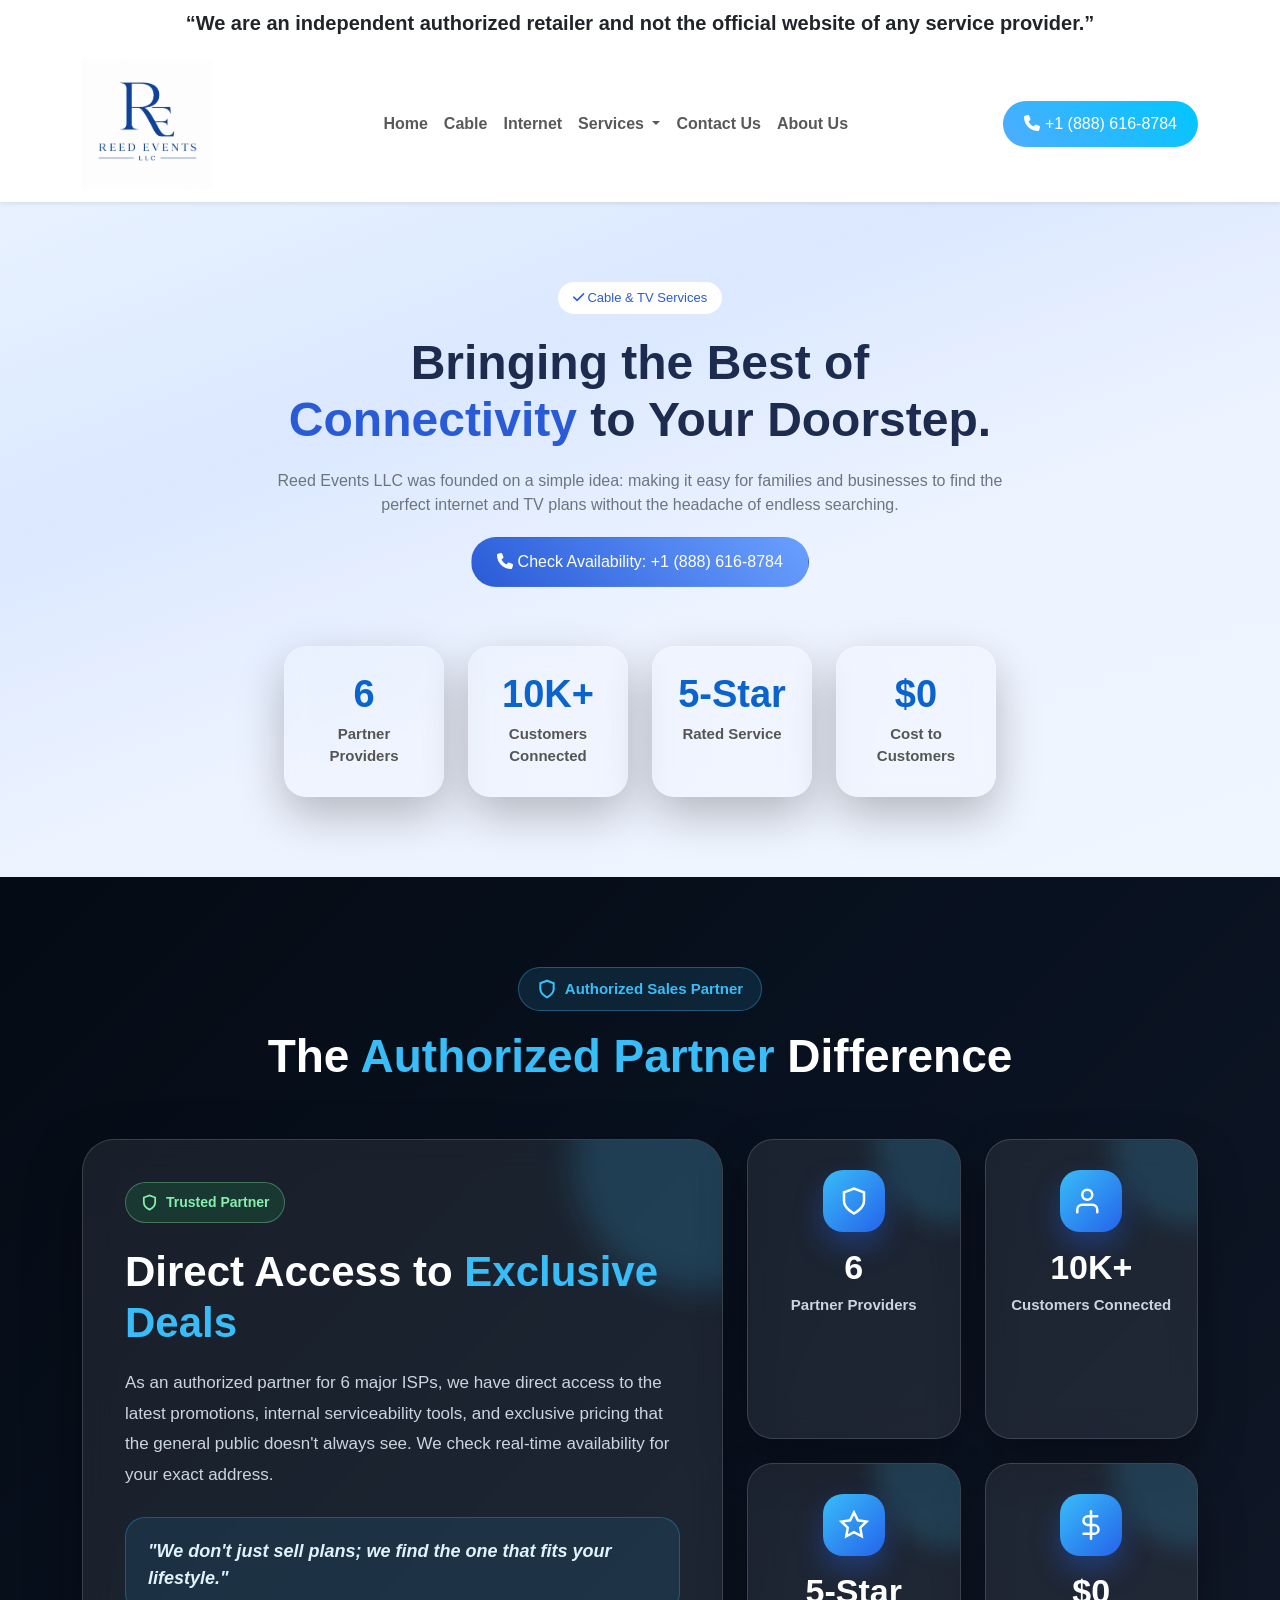
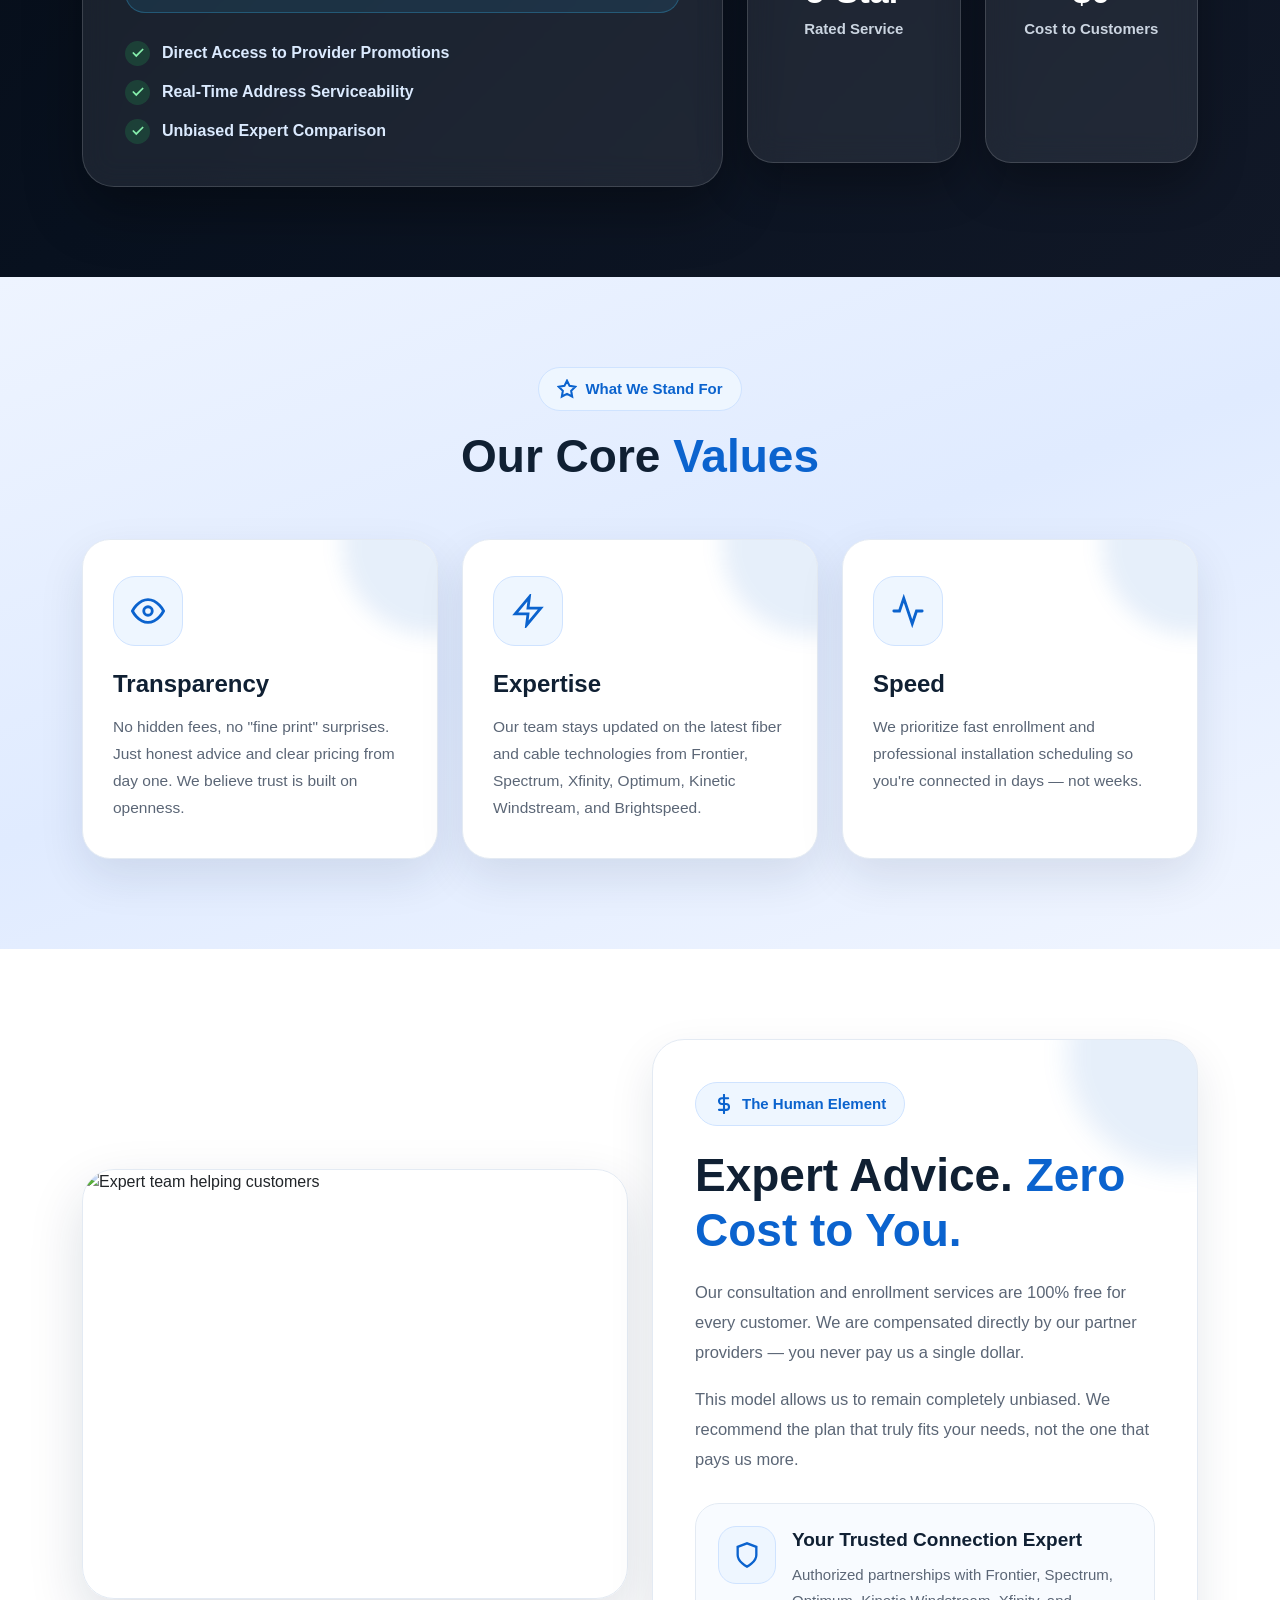
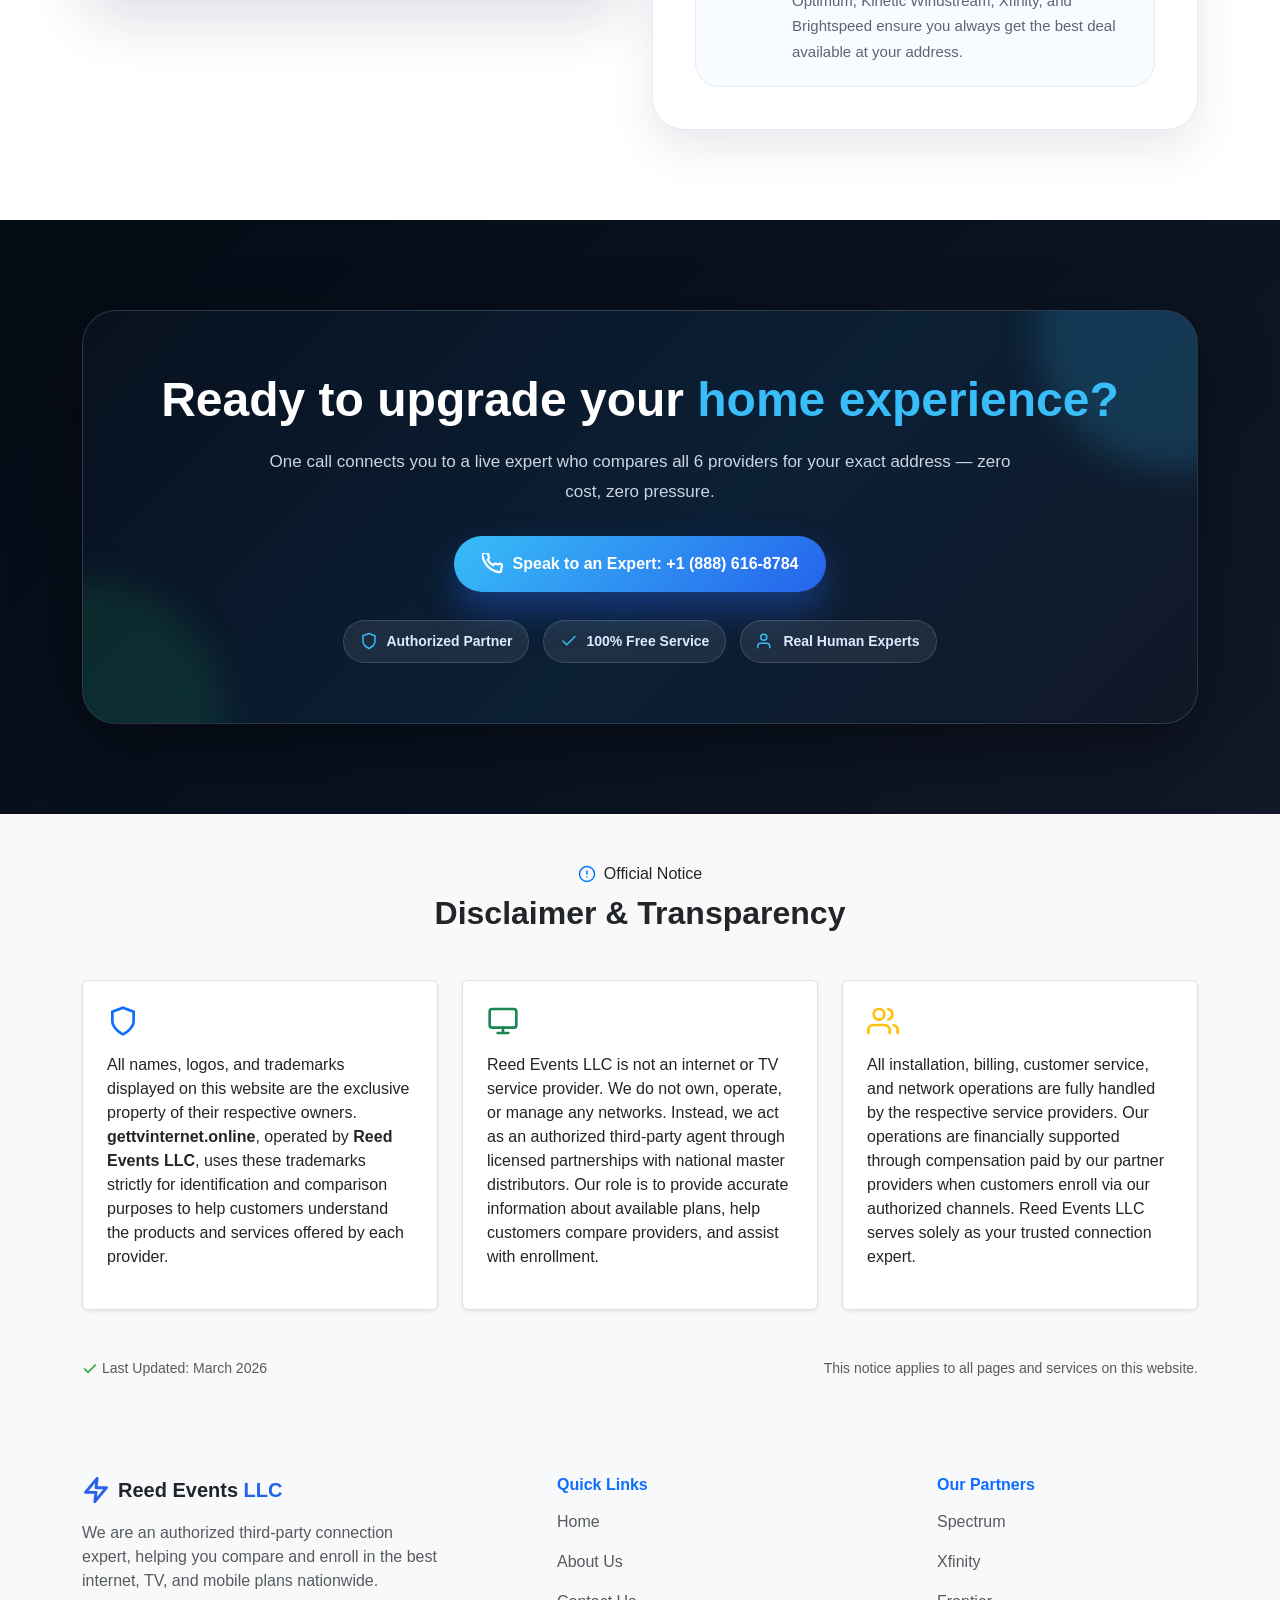
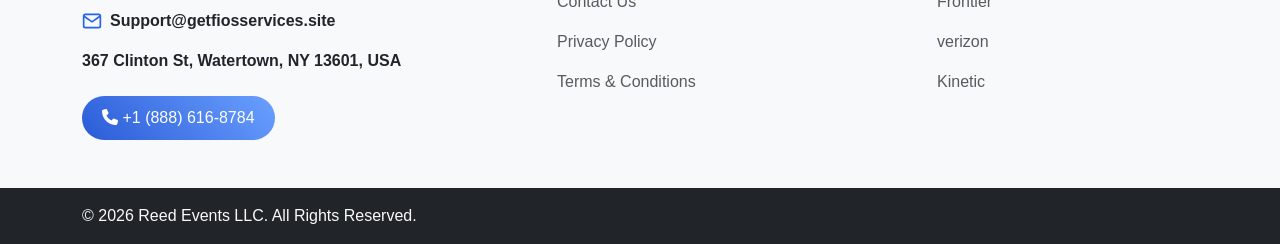
==== commit a88a265f: "new update" ====
--- a/about.html
+++ b/about.html
@@ -7,7 +7,7 @@
 <!-- Google tag (gtag.js) -->
 <script async src="https://www.googletagmanager.com/gtag/js?id=AW-18116860442"></script>
 <!-- Google tag (gtag.js) --> <script async src="https://www.googletagmanager.com/gtag/js?id=AW-18116860442"></script> <script> window.dataLayer = window.dataLayer || []; function gtag(){dataLayer.push(arguments);} gtag('js', new Date()); gtag('config', 'AW-18116860442'); </script>
-<button onclick="return gtag_report_conversion('https://www.getfiosservices.site/verizon.html')">Submit</button>
+
 <script async custom-element="amp-analytics" src="https://cdn.ampproject.org/v0/amp-analytics-0.1.js"></script>
 <script>
   window.dataLayer = window.dataLayer || [];
@@ -34,6 +34,31 @@
   return false;
 }
 </script>
+<!-- Google tag (gtag.js) -->
+<script async src="https://www.googletagmanager.com/gtag/js?id=AW-18116860442"></script>
+
+<script>
+window.dataLayer = window.dataLayer || [];
+function gtag(){dataLayer.push(arguments);}
+gtag('js', new Date());
+
+gtag('config', 'AW-18116860442');
+
+function gtag_report_conversion(url) {
+  var callback = function () {
+    if (typeof(url) != 'undefined') {
+      window.location = url;
+    }
+  };
+
+  gtag('event', 'conversion', {
+    'send_to': 'AW-18116860442/z_qMCP7fk6scEJq05b5D',
+    'event_callback': callback
+  });
+
+  return false;
+}
+</script>
 
 
     <!-- Bootstrap -->
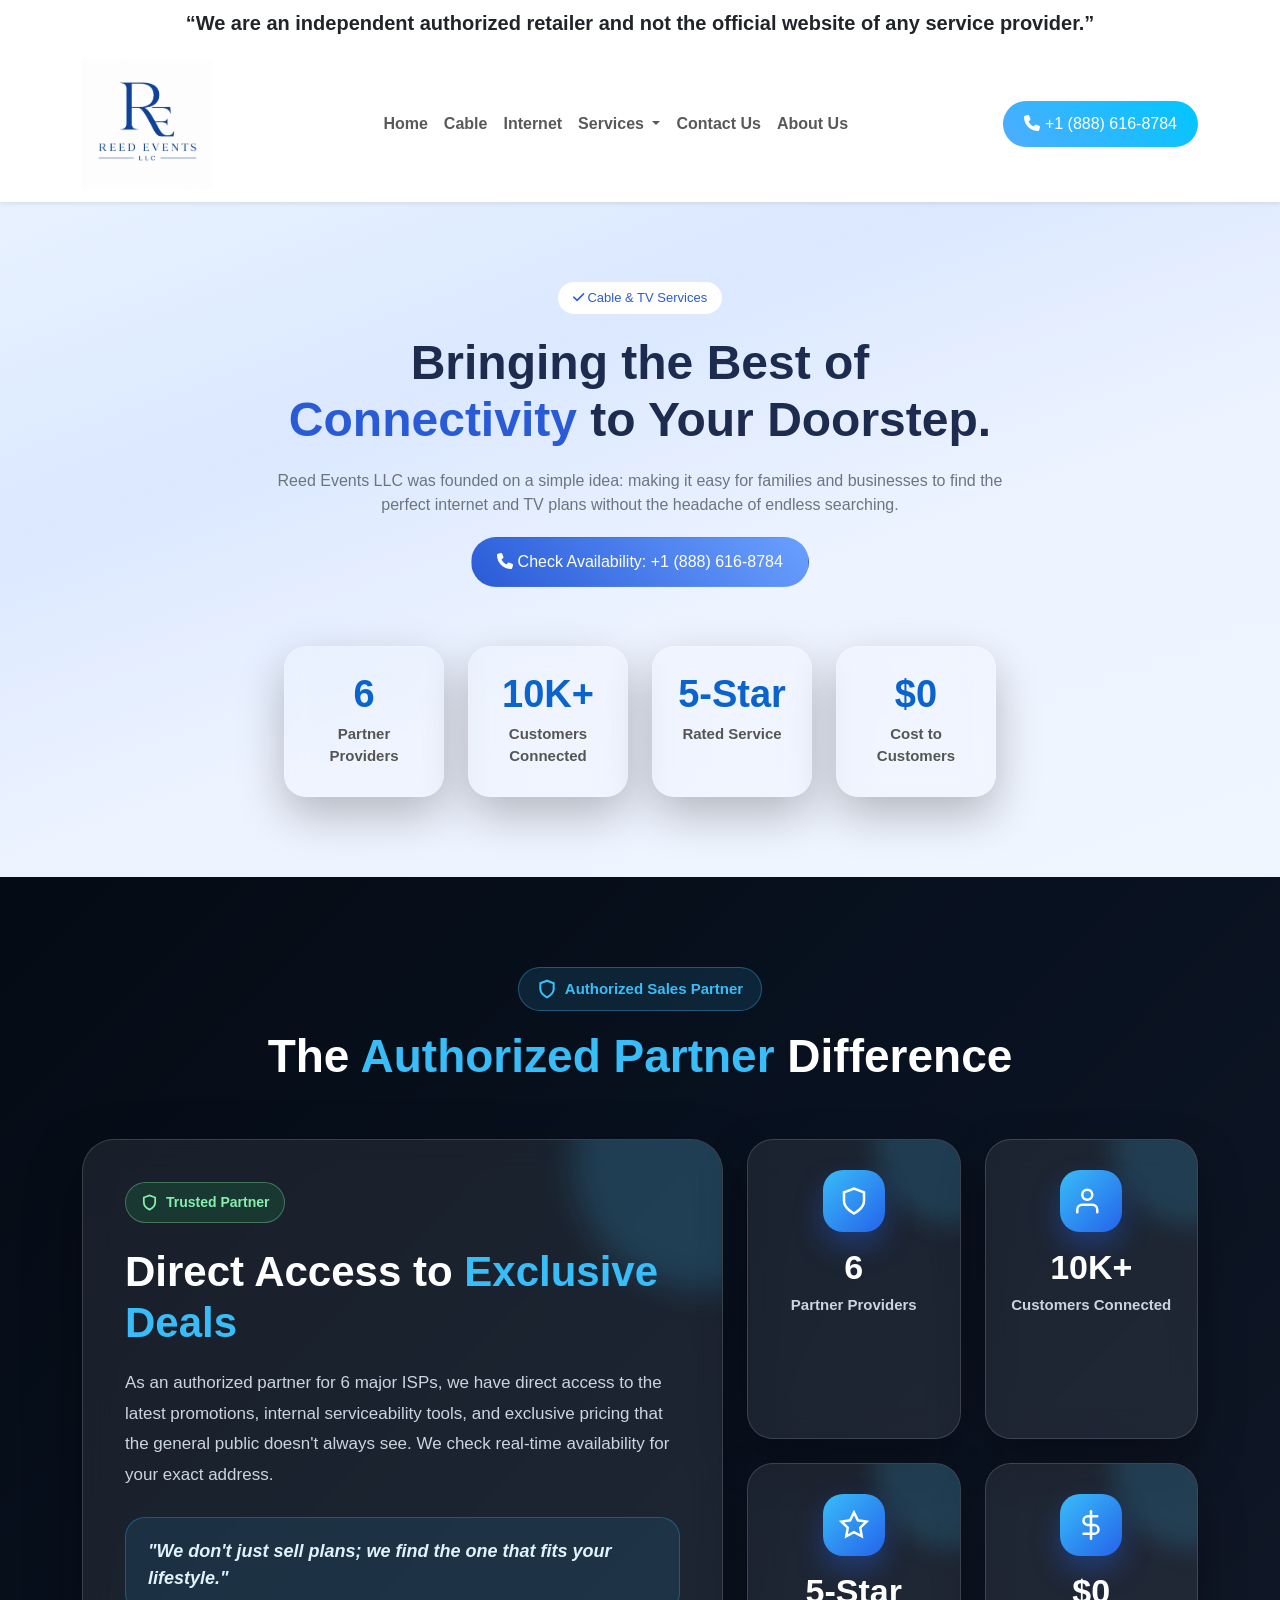
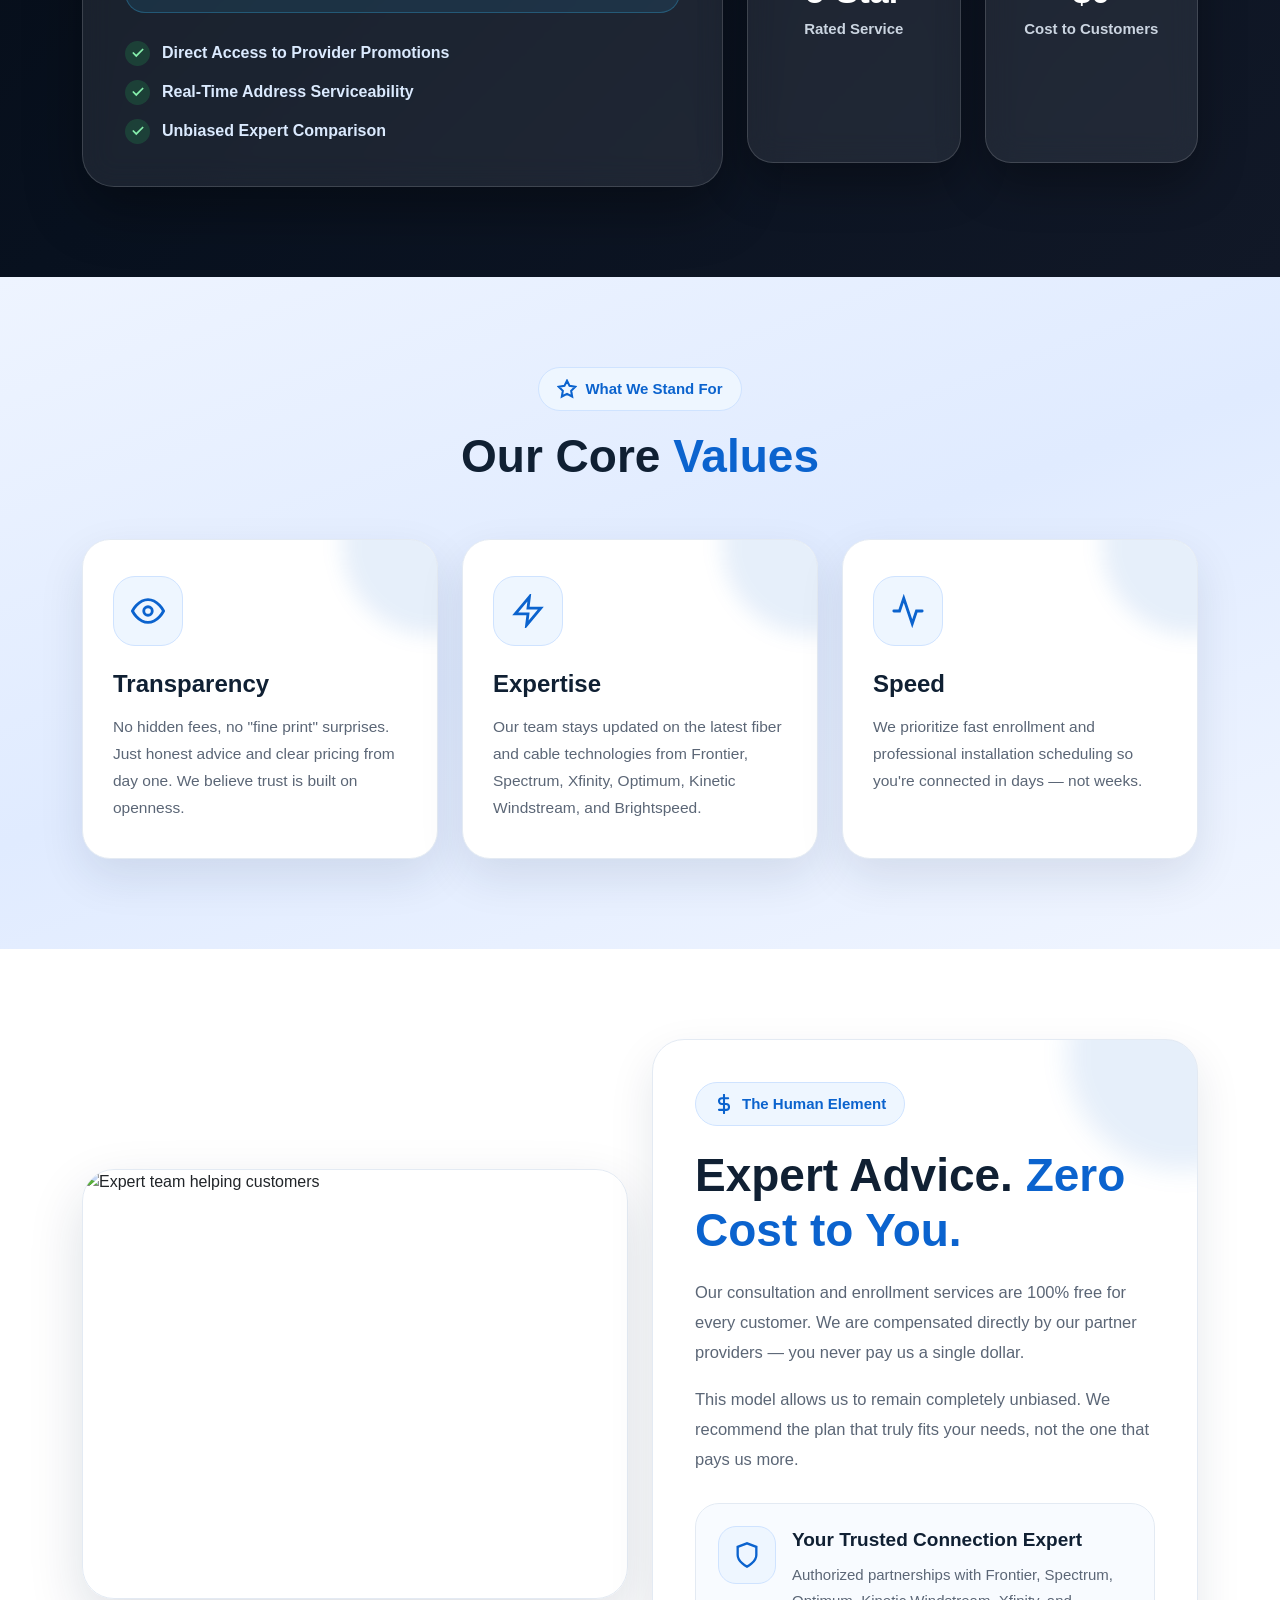
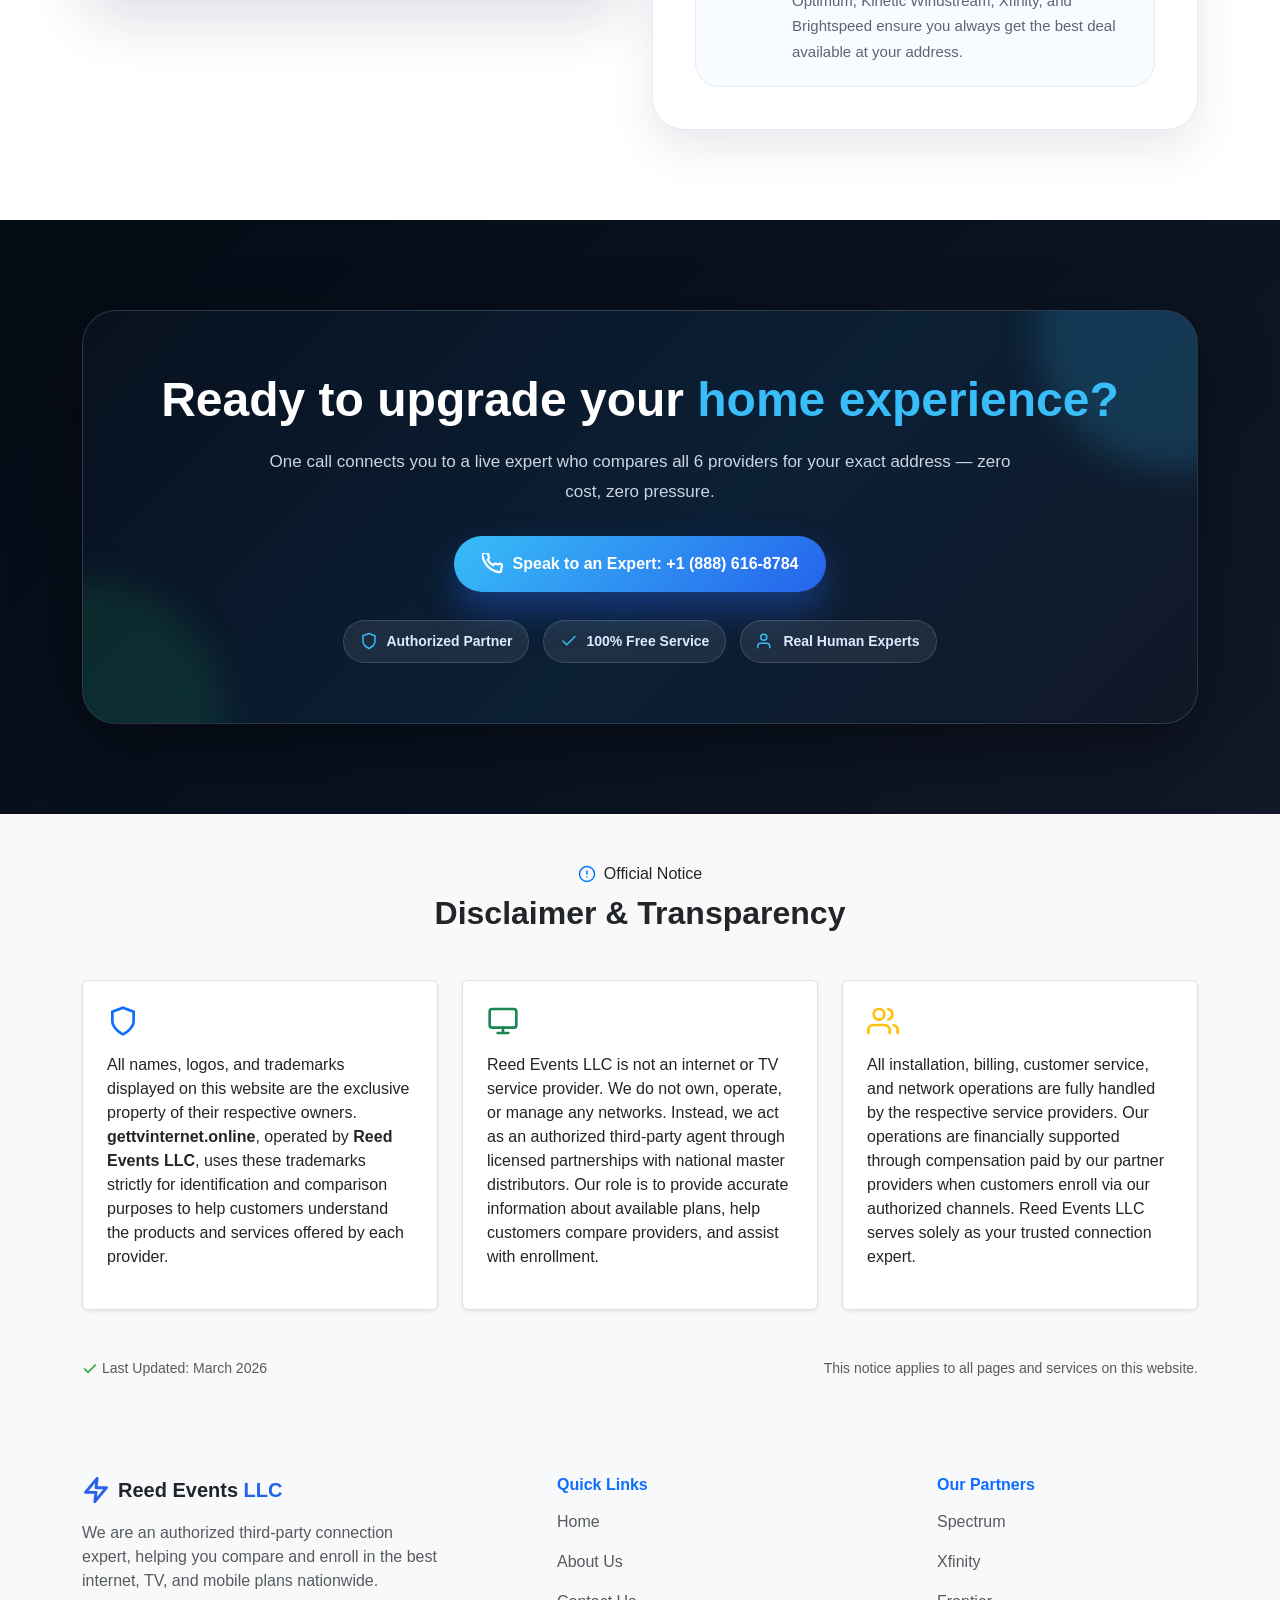
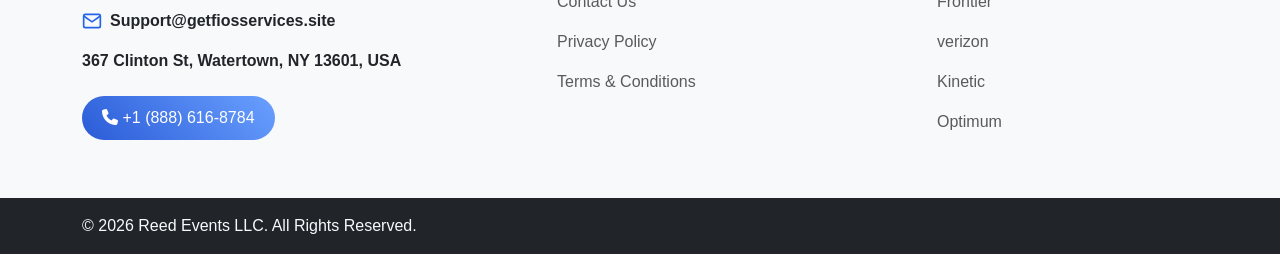
==== commit 1a847fb7: "b" ====
--- a/about.html
+++ b/about.html
@@ -16,6 +16,13 @@
 
   gtag('config', 'AW-18116860442');
 </script>
+<!-- Google Tag Manager -->
+<script>(function(w,d,s,l,i){w[l]=w[l]||[];w[l].push({'gtm.start':
+new Date().getTime(),event:'gtm.js'});var f=d.getElementsByTagName(s)[0],
+j=d.createElement(s),dl=l!='dataLayer'?'&l='+l:'';j.async=true;j.src=
+'https://www.googletagmanager.com/gtm.js?id='+i+dl;f.parentNode.insertBefore(j,f);
+})(window,document,'script','dataLayer','GTM-WRSTW495');</script>
+<!-- End Google Tag Manager -->
 <!-- Event snippet for Purchase conversion page
 In your html page, add the snippet and call gtag_report_conversion when someone clicks on the chosen link or button. -->
 <script>
@@ -60,7 +67,6 @@
 }
 </script>
 
-
     <!-- Bootstrap -->
     <link href="https://cdn.jsdelivr.net/npm/bootstrap@5.3.0/dist/css/bootstrap.min.css" rel="stylesheet">
 
@@ -76,7 +82,6 @@
 <body>
 
 <!-- Navbar -->
-<!-- Google tag (gtag.js) --> <amp-analytics type="gtag" data-credentials="include"> <script type="application/json"> { "vars": { "gtag_id": "AW-18116860442", "config": { "AW-18116860442": { "groups": "default" } } }, "triggers": { } } </script> </amp-analytics>
 
 
 <div class="fw-bold fs-5 py-2 text-center">
@@ -112,10 +117,11 @@
 
   <ul class="dropdown-menu" aria-labelledby="servicesDropdown">
     <li><a class="dropdown-item" href="verizon.html">Verizon</a></li>
-   <li><a class="dropdown-item" href="#">Frontier</a></li>
+    <li><a class="dropdown-item" href="frontier.html">Frontier</a></li>
     <li><a class="dropdown-item" href="spectrum.html">Spectrum</a></li>
-    <li><a class="dropdown-item" href="#">Kinetic</a></li>
+    <li><a class="dropdown-item" href="kinetic.html">Kinetic</a></li>
     <li><a class="dropdown-item" href="xfinity.html">Xfinity</a></li>
+    <li><a class="dropdown-item" href="optimum.html">Optimum</a></li>
   </ul>
 </li>
                 <li class="nav-item"><a class="nav-link" href="contact.html">Contact Us</a></li>
@@ -661,9 +667,10 @@
         <ul class="list-unstyled text-muted">
           <li class="mb-3"><a href="spectrum.html" class="text-decoration-none text-muted">Spectrum</a></li>
           <li class="mb-3"><a href="xfinity.html" class="text-decoration-none text-muted">Xfinity</a></li>
-          <li class="mb-3"><a href="#" class="text-decoration-none text-muted">Frontier</a></li>
+          <li class="mb-3"><a href="frontier.html" class="text-decoration-none text-muted">Frontier</a></li>
           <li class="mb-3"><a href="verizon.html" class="text-decoration-none text-muted">verizon</a></li>
-          <li class="mb-3"><a href="#" class="text-decoration-none text-muted">Kinetic</a></li>
+          <li class="mb-3"><a href="kinetic.html" class="text-decoration-none text-muted">Kinetic</a></li>
+          <li class="mb-3"><a href="optimum.html" class="text-decoration-none text-muted">Optimum</a></li>
         </ul>
       </div>
 
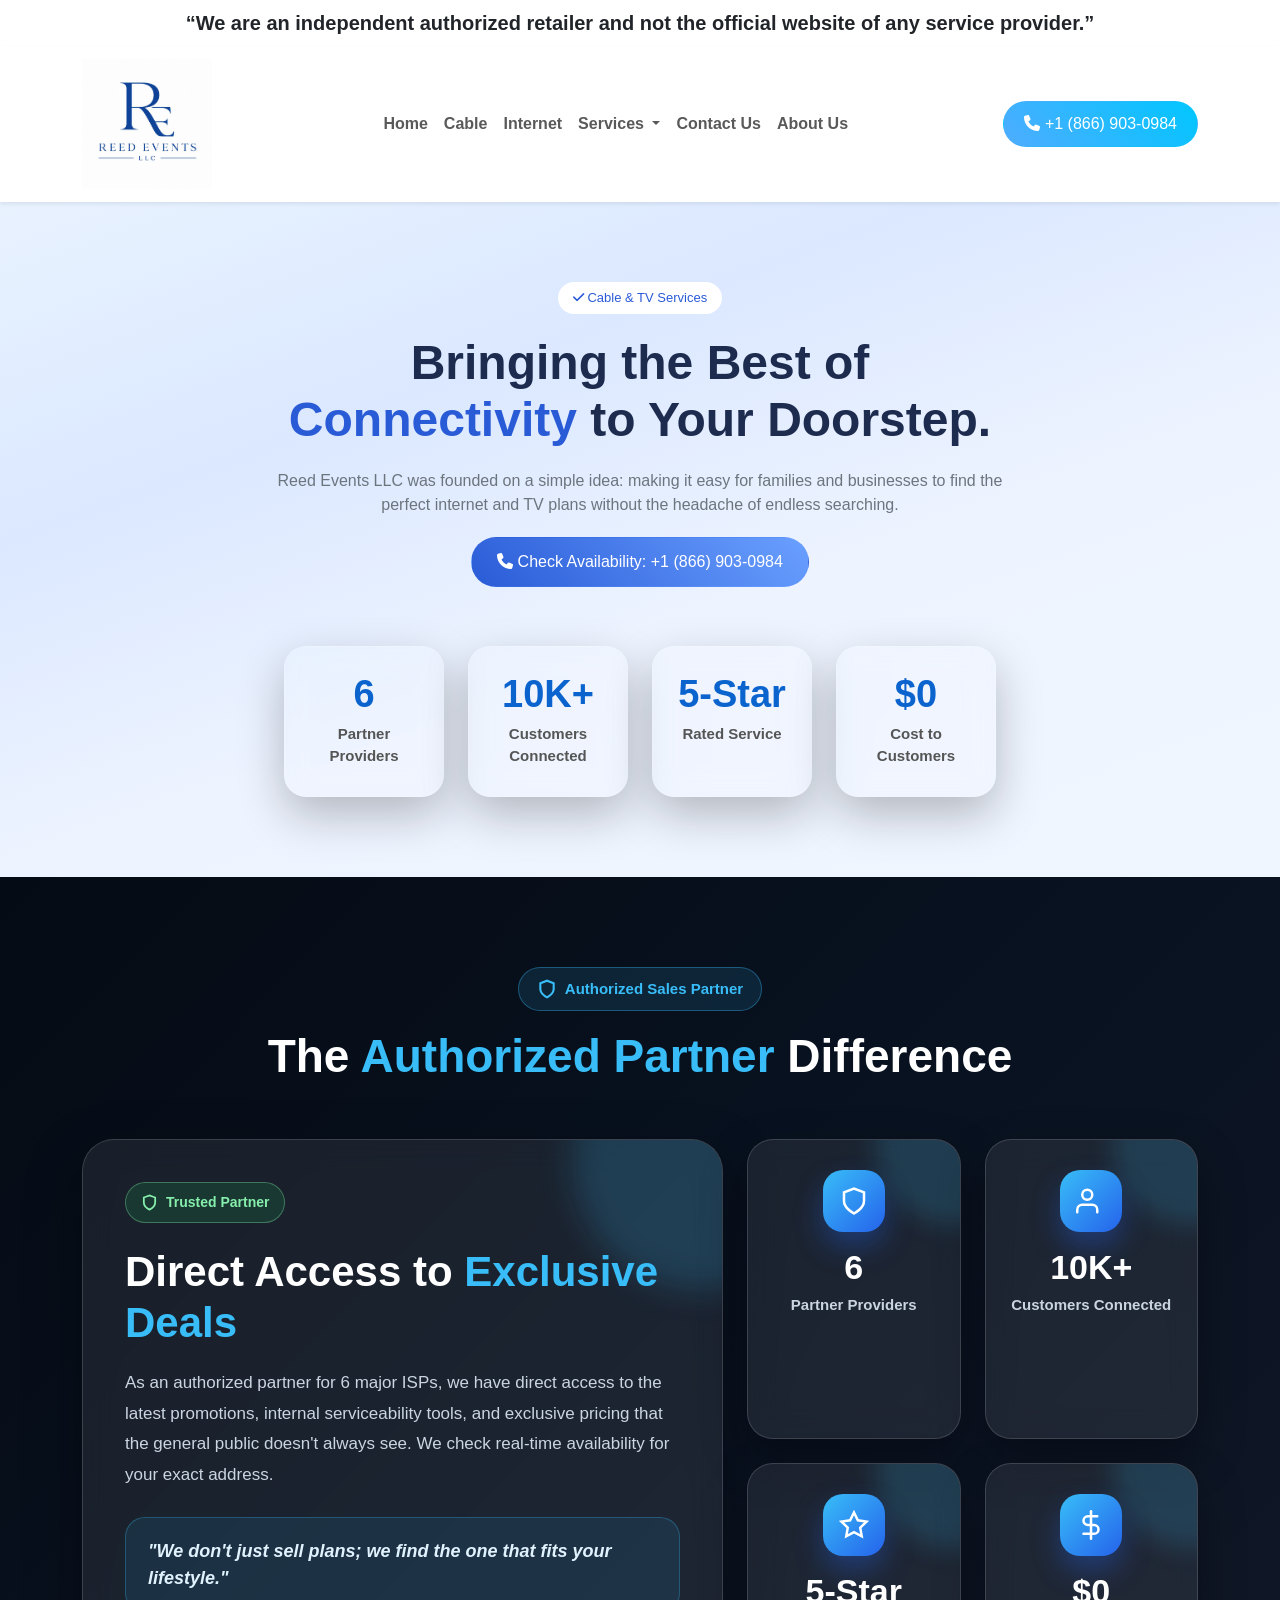
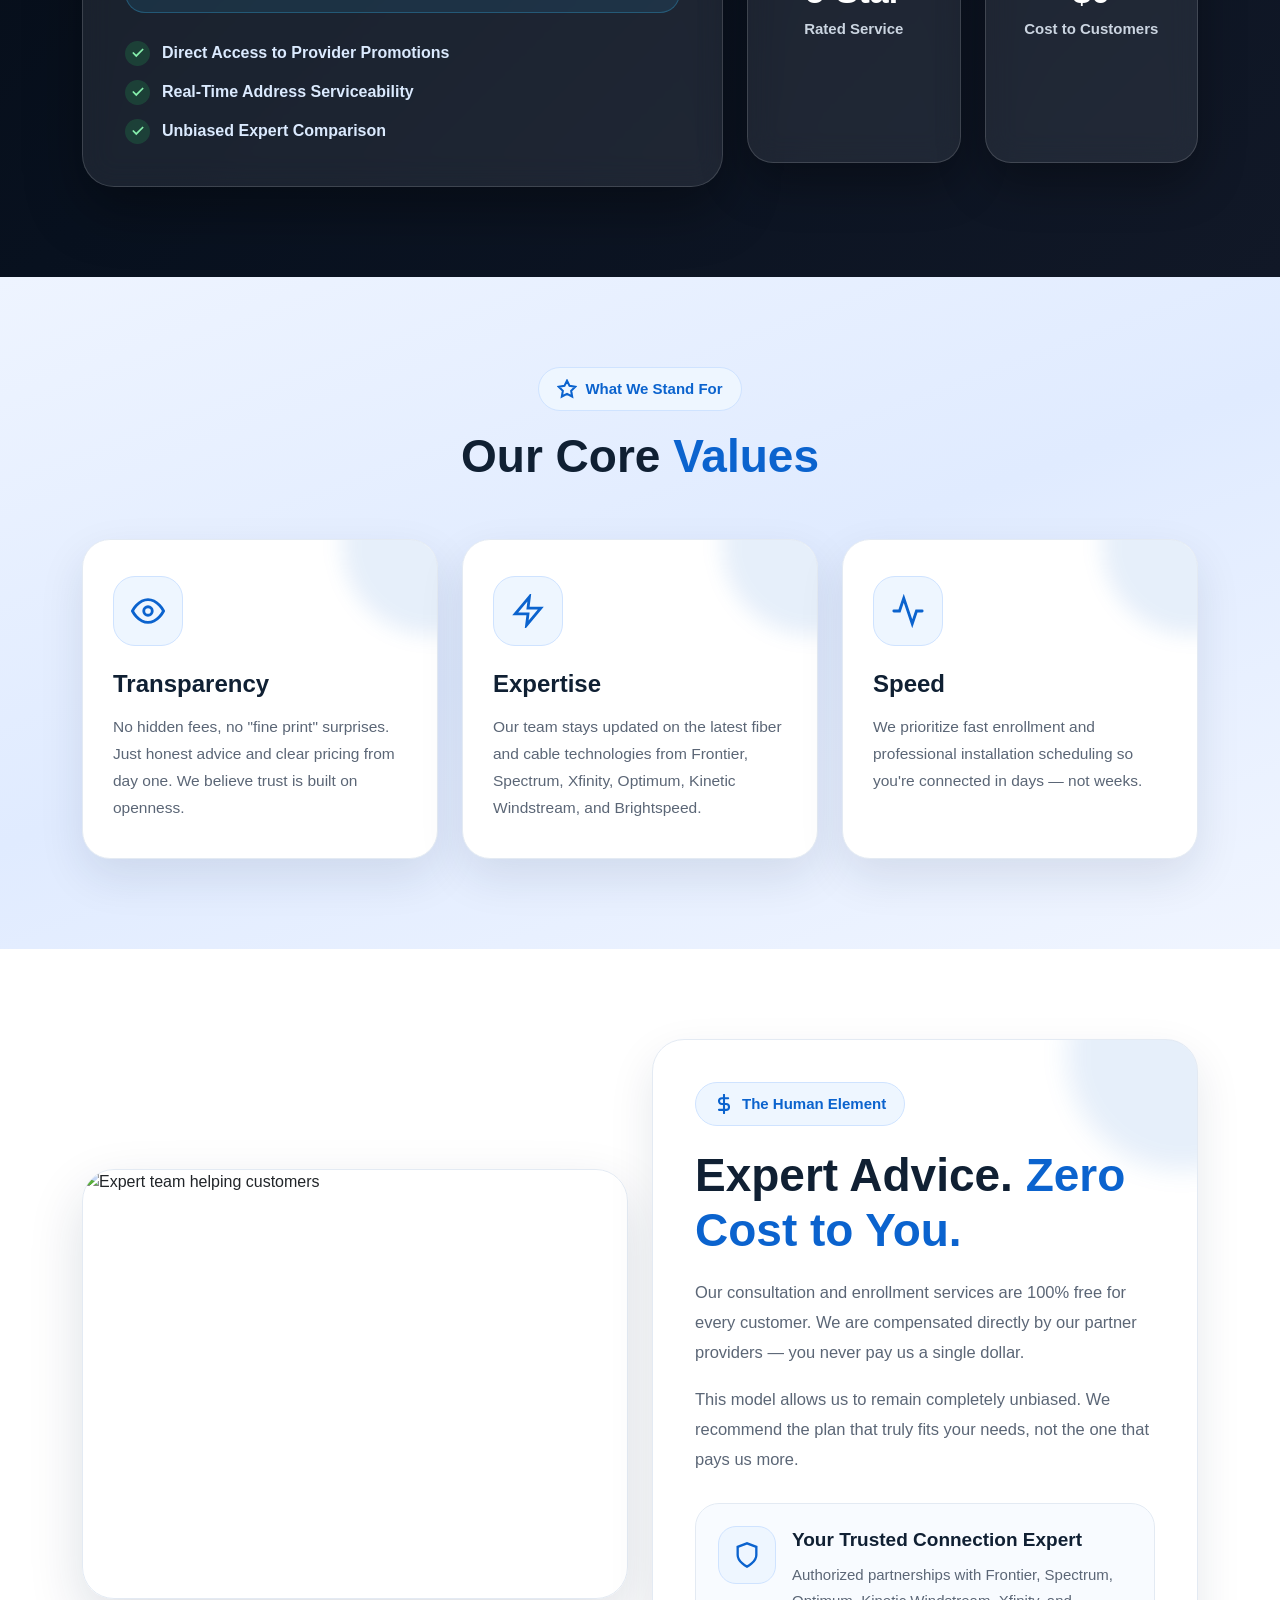
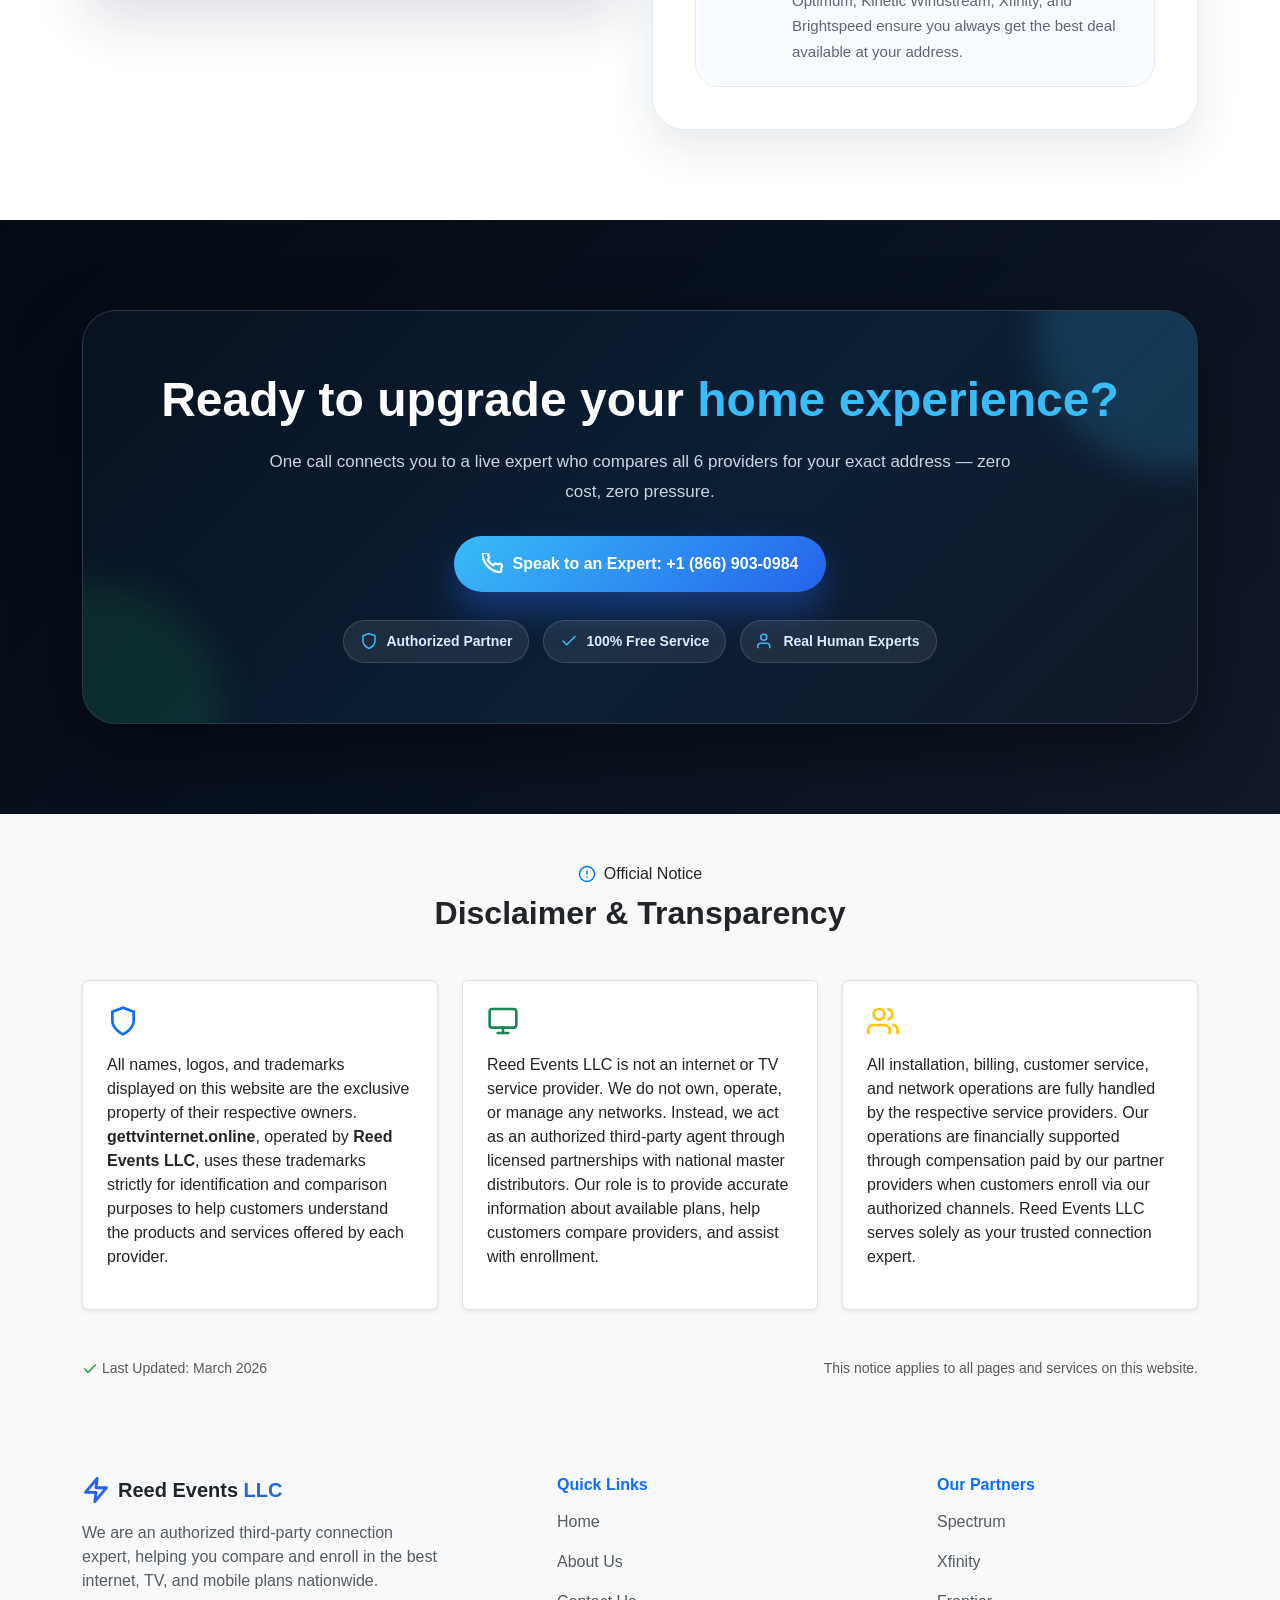
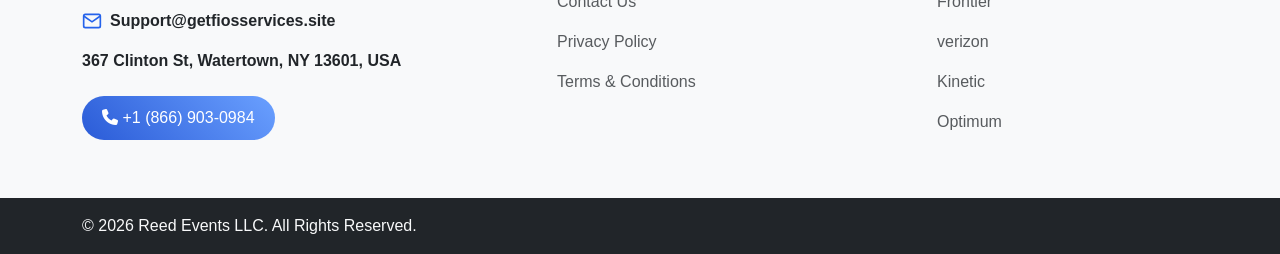
==== commit a1738f8d: "new update" ====
--- a/about.html
+++ b/about.html
@@ -128,8 +128,8 @@
                 <li class="nav-item"><a class="nav-link" href="about.html">About Us</a></li>
             </ul>
 
-            <a href="tel:+18886168784"  class="btn call-btn">
-                <i class="fa fa-phone"></i> +1 (888) 616-8784
+            <a href="tel:+18669030984"  class="btn call-btn">
+                <i class="fa fa-phone"></i> +1 (866) 903-0984
             </a>
         </div>
     </div>
@@ -156,8 +156,8 @@
                    Reed Events LLC was founded on a simple idea: making it easy for families and businesses to find the perfect internet and TV plans without the headache of endless searching.
                 </p>
 
-                <a href="tel:+18886168784"  class="btn main-btn">
-                    <i class="fa fa-phone"></i> Check Availability: +1 (888) 616-8784
+                <a href="tel:+18669030984"  class="btn main-btn">
+                    <i class="fa fa-phone"></i> Check Availability: +1 (866) 903-0984
                 </a>
 <div class="container">
   <div class="row g-4 saab-hero-stats">
@@ -497,11 +497,11 @@
         One call connects you to a live expert who compares all 6 providers for your exact address — zero cost, zero pressure.
       </p>
 
-      <a href="tel:+18886168784" class="saab-btn saab-final-cta">
+      <a href="tel:+18669030984" class="saab-btn saab-final-cta">
         <svg viewBox="0 0 24 24" fill="none" stroke="currentColor" stroke-width="2.5" stroke-linecap="round">
           <path d="M22 16.92v3a2 2 0 01-2.18 2 19.8 19.8 0 01-8.63-3.07A19.5 19.5 0 013.25 10.5 19.8 19.8 0 01.22 1.9 2 2 0 012.18 0h3a2 2 0 012 1.72 12.84 12.84 0 00.7 2.81 2 2 0 01-.45 2.11L6.61 7.91a16 16 0 006.06 6.06l1.27-1.27a2 2 0 012.11-.45 12.84 12.84 0 002.81.7A2 2 0 0122 16.92z"></path>
         </svg>
-        Speak to an Expert: +1 (888) 616-8784
+        Speak to an Expert: +1 (866) 903-0984
       </a>
 
       <div class="saab-final-trust">
@@ -644,8 +644,8 @@
         </div>
 
         <!-- Phone CTA -->
-        <a href="tel:+18886168784" class="saa-srv-cta">
-            <i class="fa fa-phone"></i> +1 (888) 616-8784
+        <a href="tel:+18669030984" class="saa-srv-cta">
+            <i class="fa fa-phone"></i> +1 (866) 903-0984
           </a>
       </div>
 
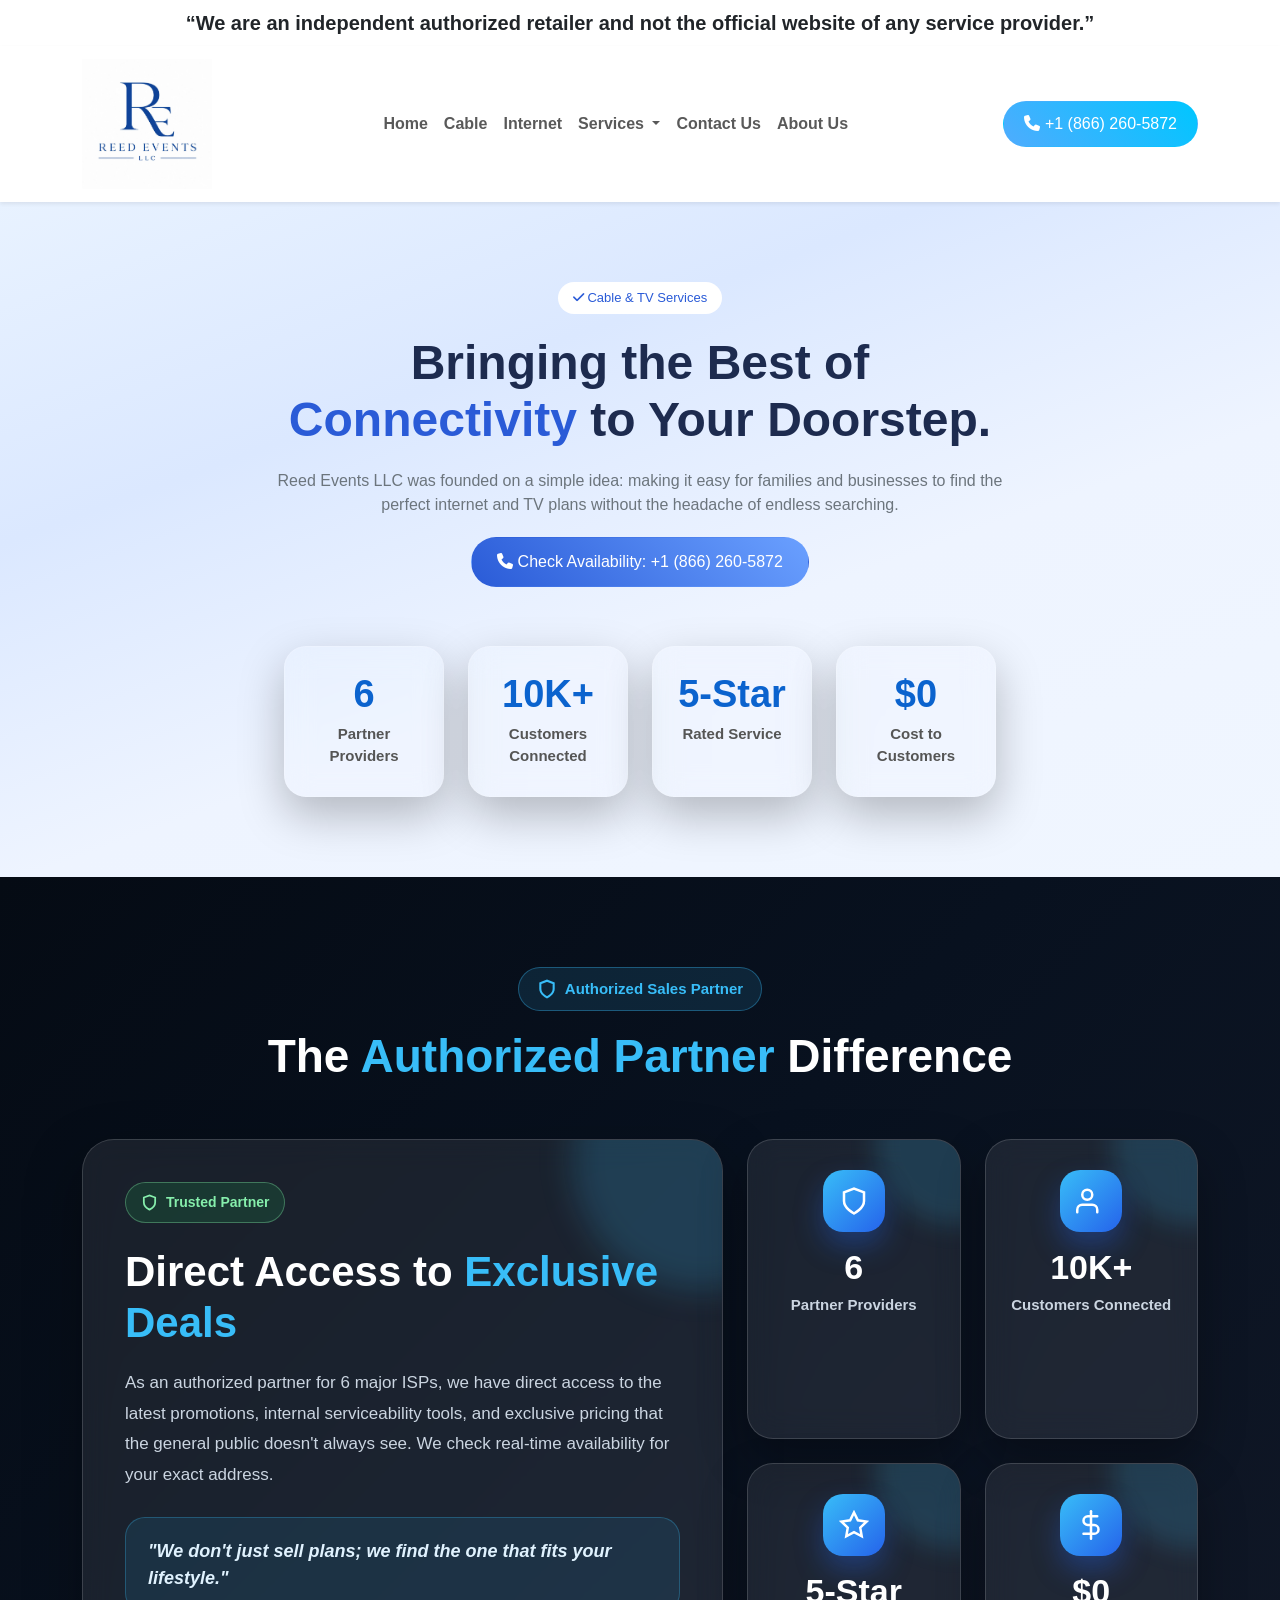
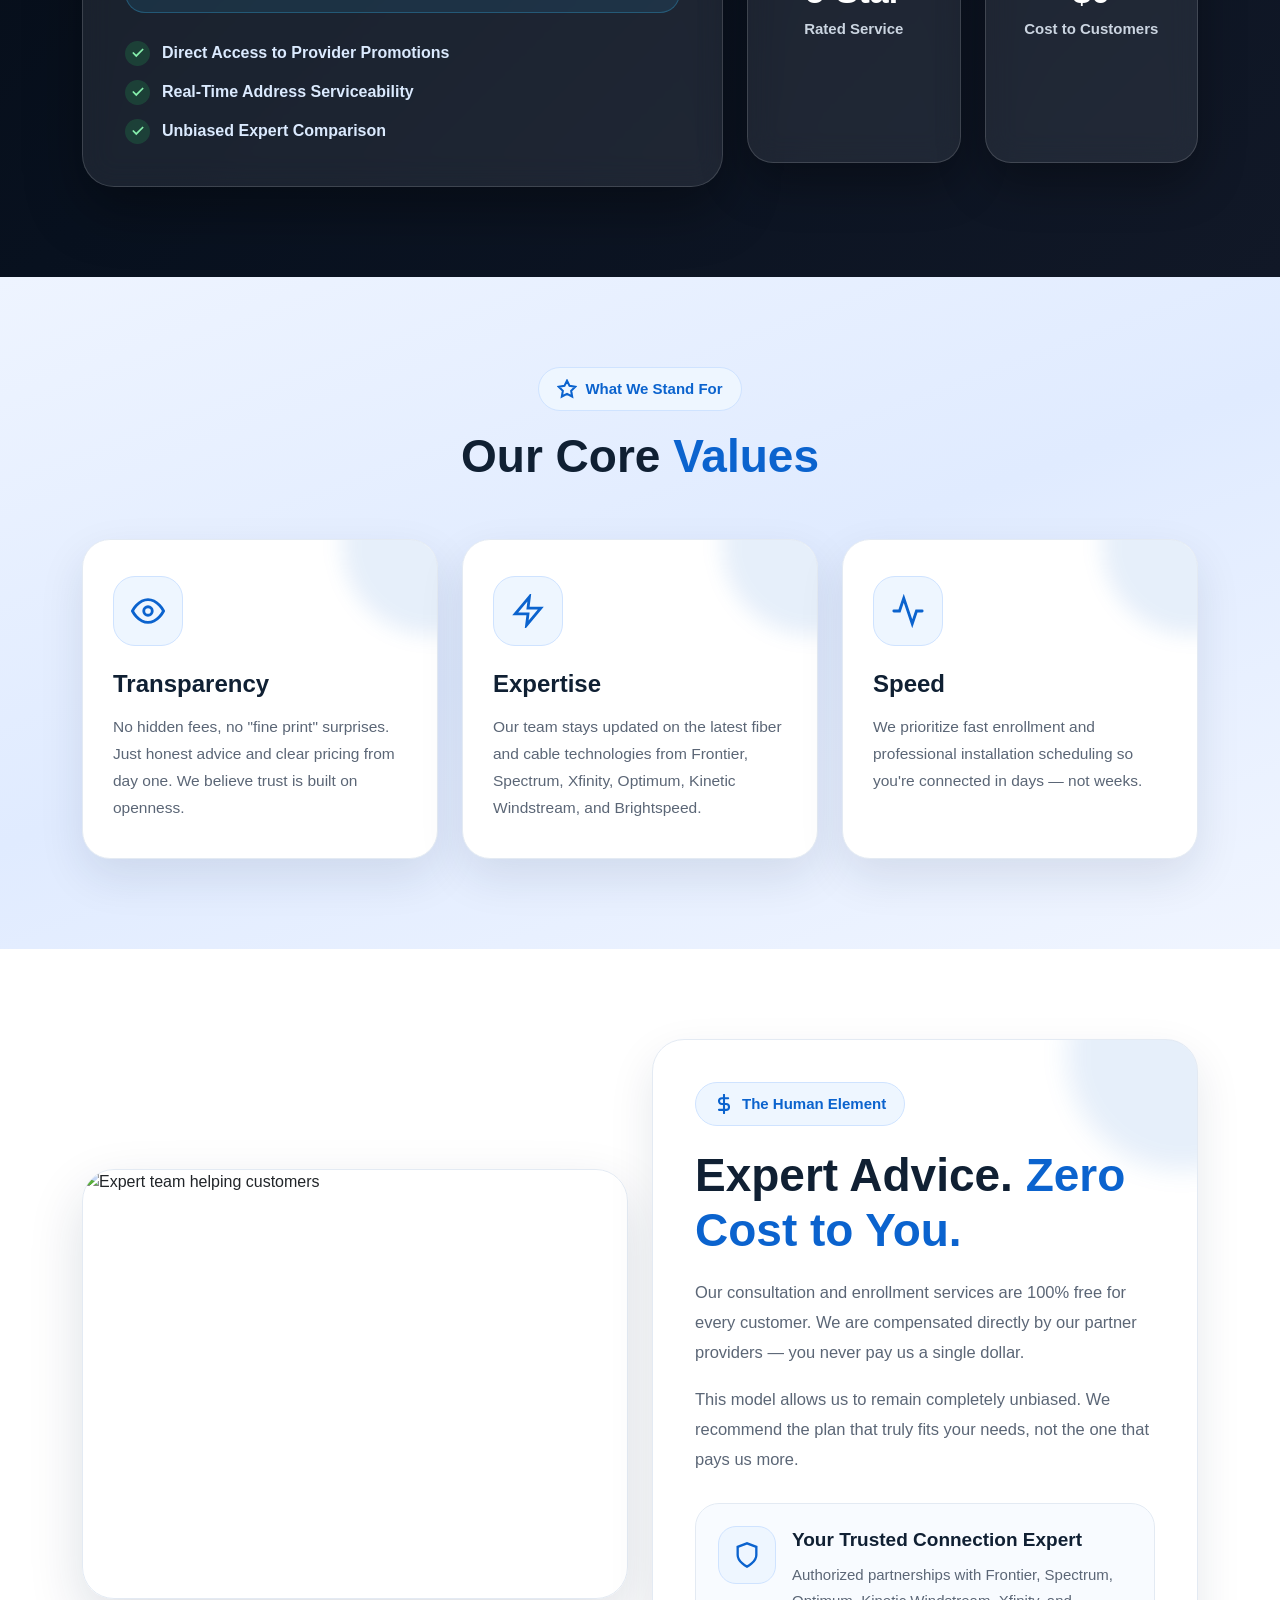
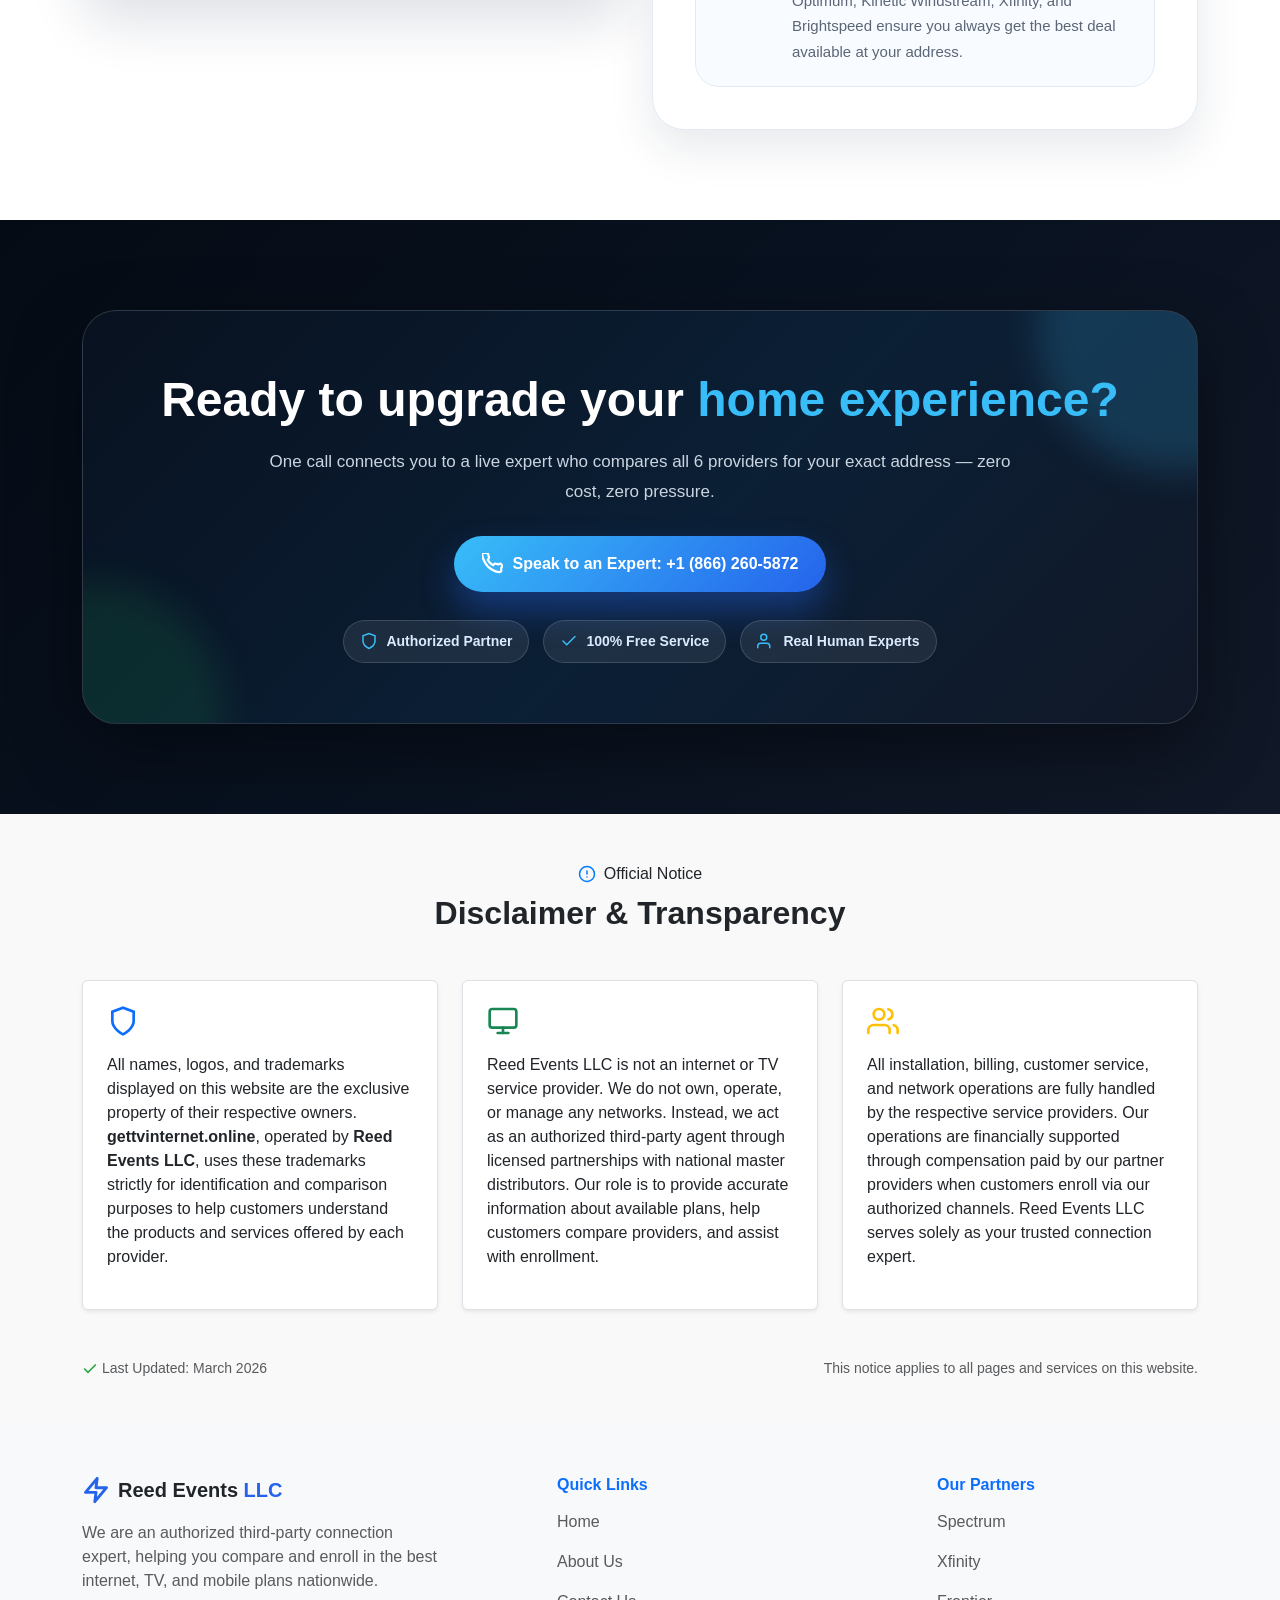
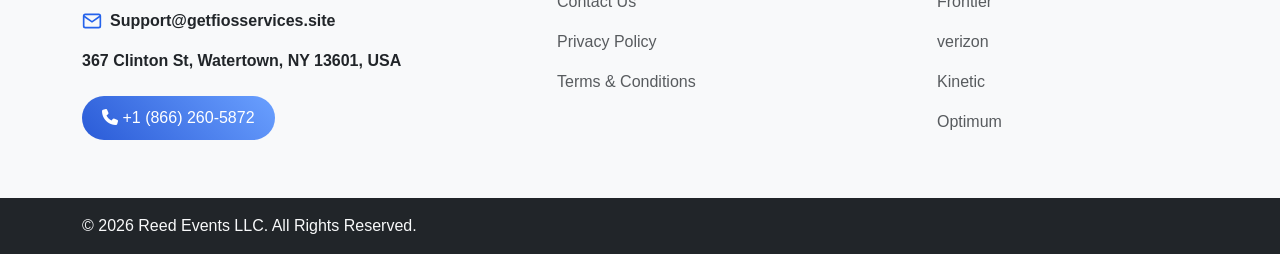
==== commit e9bdf3e8: "new" ====
--- a/about.html
+++ b/about.html
@@ -128,8 +128,8 @@
                 <li class="nav-item"><a class="nav-link" href="about.html">About Us</a></li>
             </ul>
 
-            <a href="tel:+18669030984"  class="btn call-btn">
-                <i class="fa fa-phone"></i> +1 (866) 903-0984
+            <a href="tel:+18662605872"  class="btn call-btn">
+                <i class="fa fa-phone"></i> +1 (866) 260-5872
             </a>
         </div>
     </div>
@@ -156,8 +156,8 @@
                    Reed Events LLC was founded on a simple idea: making it easy for families and businesses to find the perfect internet and TV plans without the headache of endless searching.
                 </p>
 
-                <a href="tel:+18669030984"  class="btn main-btn">
-                    <i class="fa fa-phone"></i> Check Availability: +1 (866) 903-0984
+                <a href="tel:+18662605872"  class="btn main-btn">
+                    <i class="fa fa-phone"></i> Check Availability: +1 (866) 260-5872
                 </a>
 <div class="container">
   <div class="row g-4 saab-hero-stats">
@@ -497,11 +497,11 @@
         One call connects you to a live expert who compares all 6 providers for your exact address — zero cost, zero pressure.
       </p>
 
-      <a href="tel:+18669030984" class="saab-btn saab-final-cta">
+      <a href="tel:+18662605872" class="saab-btn saab-final-cta">
         <svg viewBox="0 0 24 24" fill="none" stroke="currentColor" stroke-width="2.5" stroke-linecap="round">
           <path d="M22 16.92v3a2 2 0 01-2.18 2 19.8 19.8 0 01-8.63-3.07A19.5 19.5 0 013.25 10.5 19.8 19.8 0 01.22 1.9 2 2 0 012.18 0h3a2 2 0 012 1.72 12.84 12.84 0 00.7 2.81 2 2 0 01-.45 2.11L6.61 7.91a16 16 0 006.06 6.06l1.27-1.27a2 2 0 012.11-.45 12.84 12.84 0 002.81.7A2 2 0 0122 16.92z"></path>
         </svg>
-        Speak to an Expert: +1 (866) 903-0984
+        Speak to an Expert: +1 (866) 260-5872
       </a>
 
       <div class="saab-final-trust">
@@ -644,8 +644,8 @@
         </div>
 
         <!-- Phone CTA -->
-        <a href="tel:+18669030984" class="saa-srv-cta">
-            <i class="fa fa-phone"></i> +1 (866) 903-0984
+        <a href="tel:+18662605872" class="saa-srv-cta">
+            <i class="fa fa-phone"></i> +1 (866) 260-5872
           </a>
       </div>
 
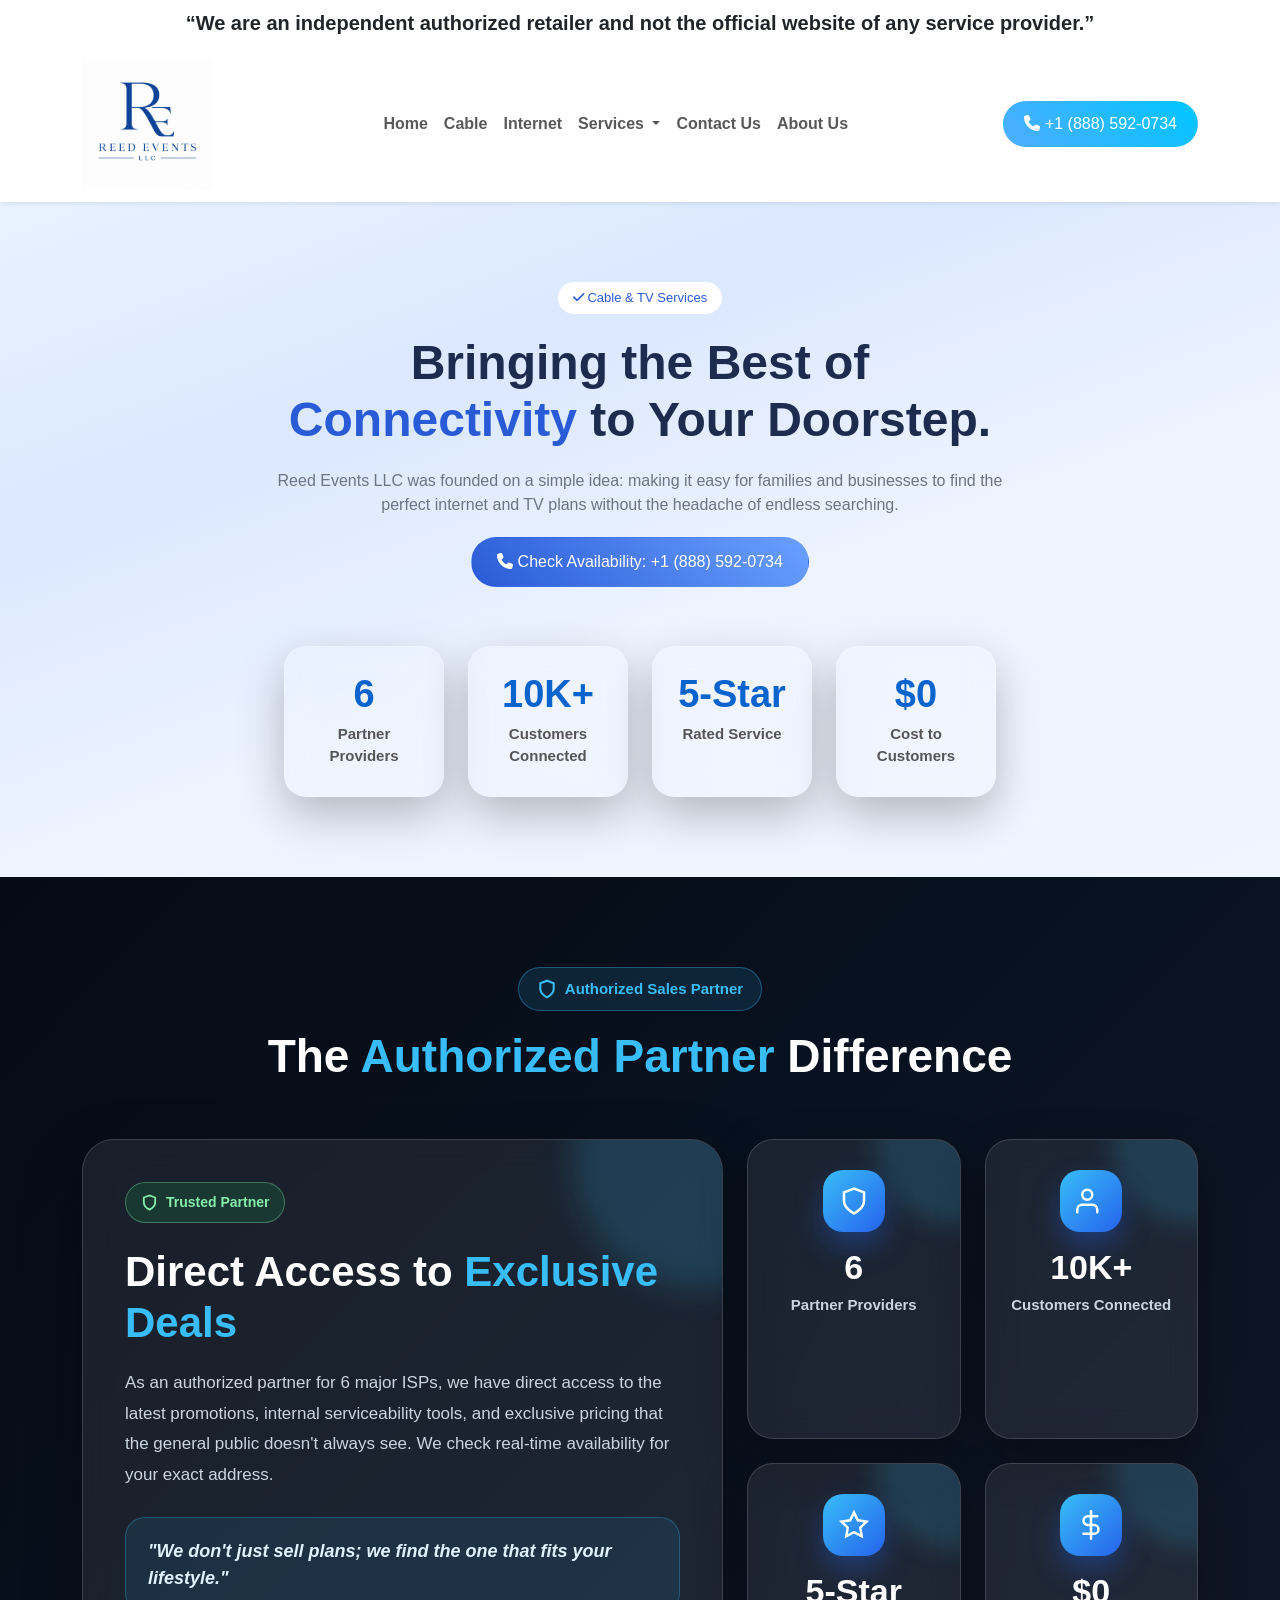
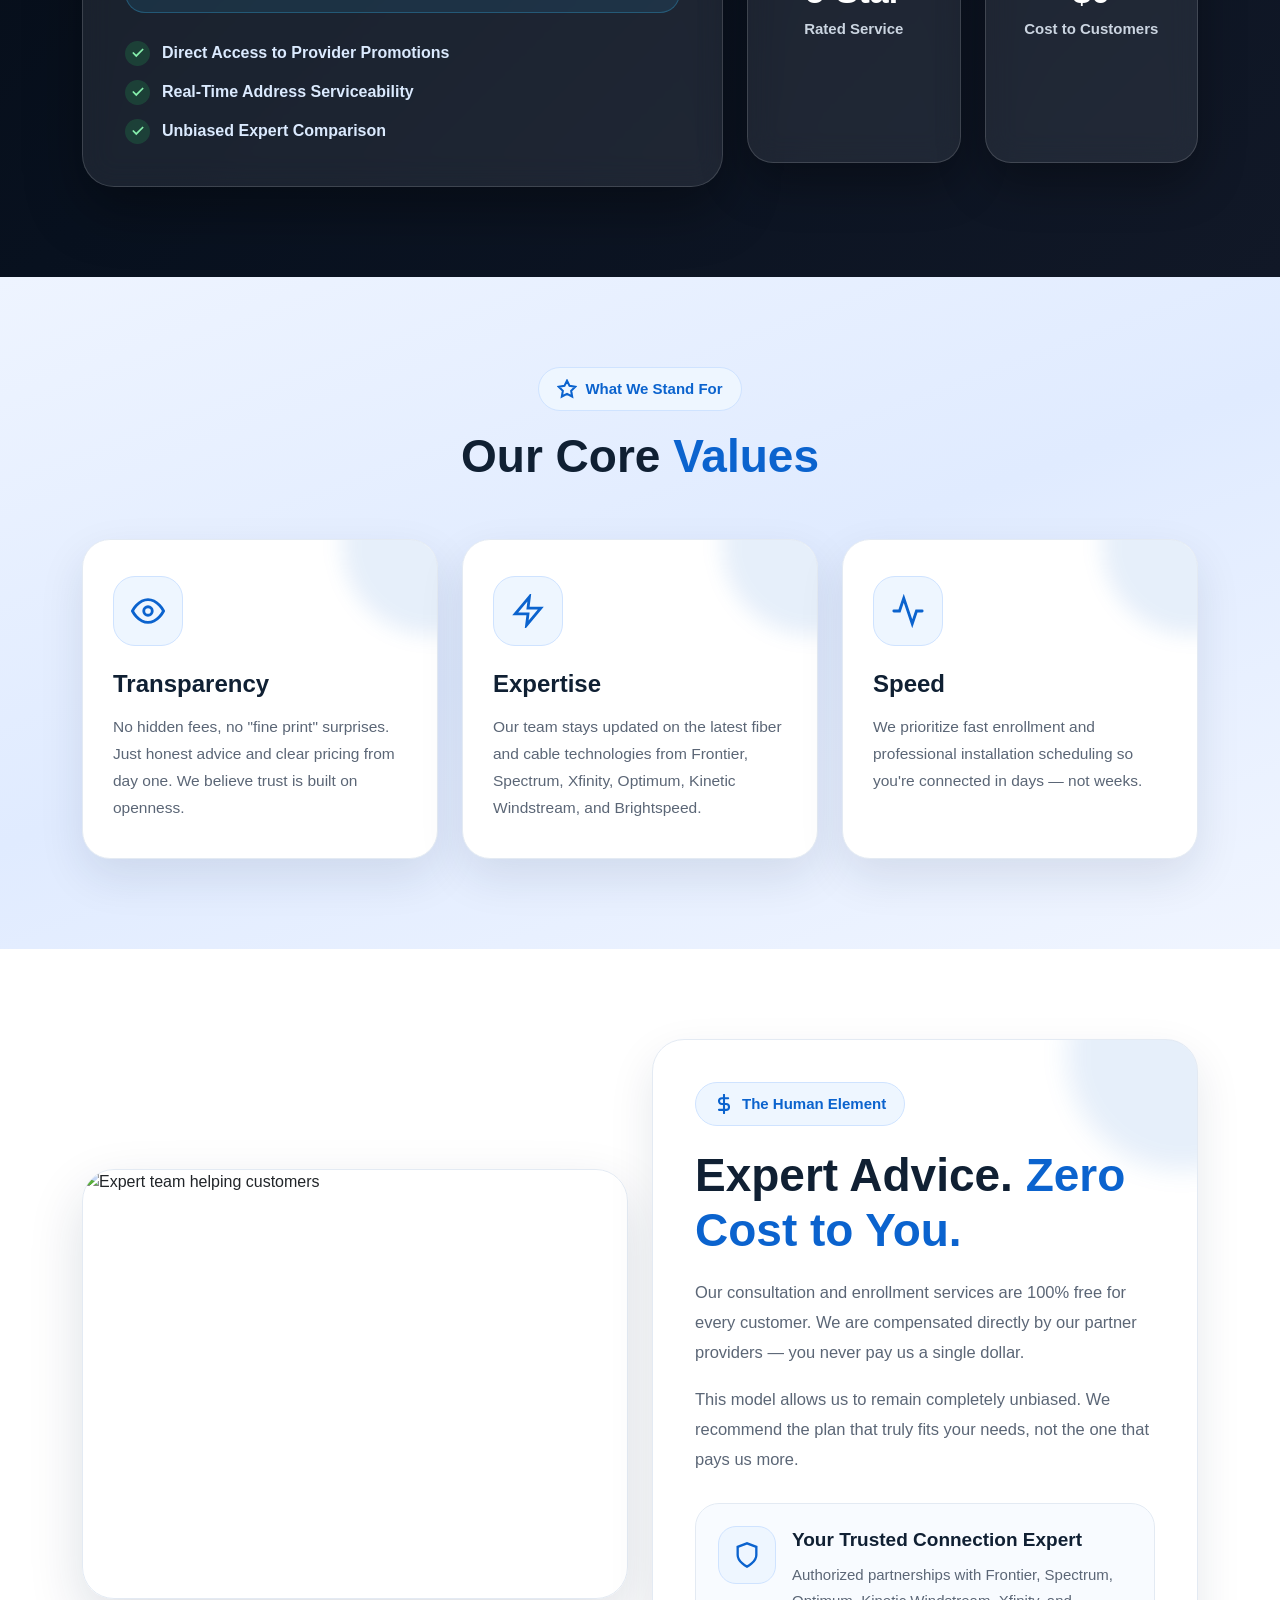
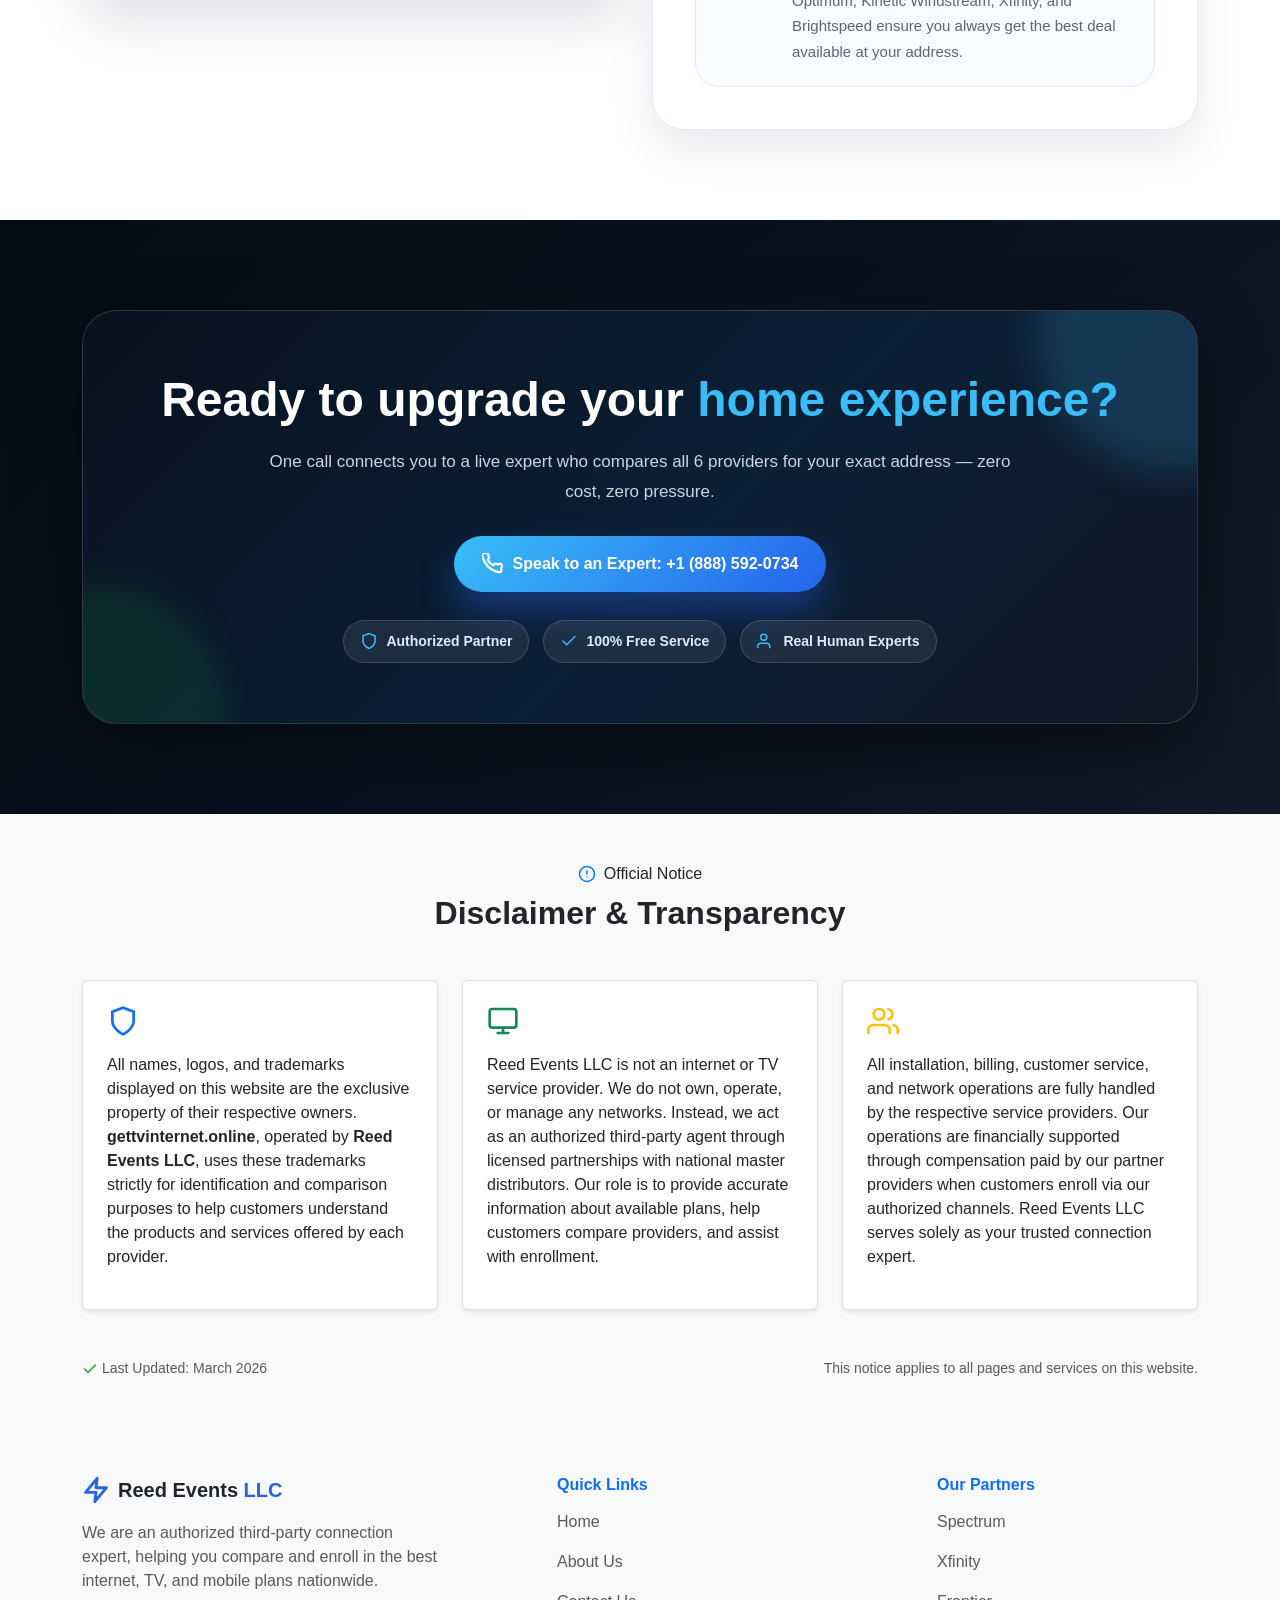
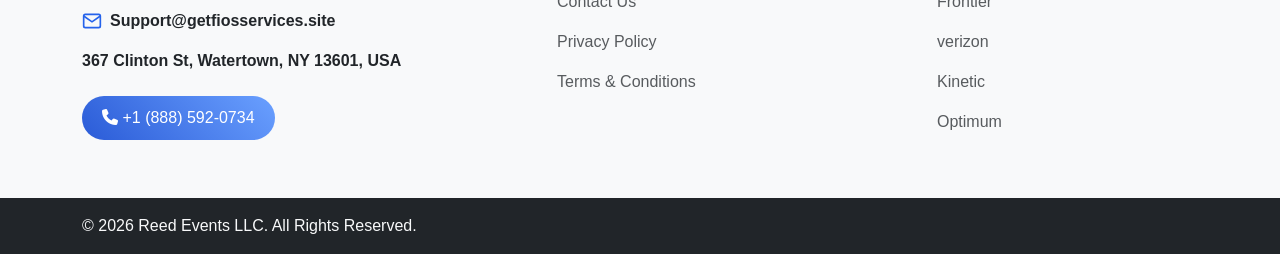
==== commit 62f965ba: "new" ====
--- a/about.html
+++ b/about.html
@@ -128,8 +128,8 @@
                 <li class="nav-item"><a class="nav-link" href="about.html">About Us</a></li>
             </ul>
 
-            <a href="tel:+18662605872"  class="btn call-btn">
-                <i class="fa fa-phone"></i> +1 (866) 260-5872
+            <a href="tel:+18885920734"  class="btn call-btn">
+                <i class="fa fa-phone"></i> +1 (888) 592-0734
             </a>
         </div>
     </div>
@@ -156,8 +156,8 @@
                    Reed Events LLC was founded on a simple idea: making it easy for families and businesses to find the perfect internet and TV plans without the headache of endless searching.
                 </p>
 
-                <a href="tel:+18662605872"  class="btn main-btn">
-                    <i class="fa fa-phone"></i> Check Availability: +1 (866) 260-5872
+                <a href="tel:+18885920734"  class="btn main-btn">
+                    <i class="fa fa-phone"></i> Check Availability: +1 (888) 592-0734
                 </a>
 <div class="container">
   <div class="row g-4 saab-hero-stats">
@@ -497,11 +497,11 @@
         One call connects you to a live expert who compares all 6 providers for your exact address — zero cost, zero pressure.
       </p>
 
-      <a href="tel:+18662605872" class="saab-btn saab-final-cta">
+      <a href="tel:+18885920734" class="saab-btn saab-final-cta">
         <svg viewBox="0 0 24 24" fill="none" stroke="currentColor" stroke-width="2.5" stroke-linecap="round">
           <path d="M22 16.92v3a2 2 0 01-2.18 2 19.8 19.8 0 01-8.63-3.07A19.5 19.5 0 013.25 10.5 19.8 19.8 0 01.22 1.9 2 2 0 012.18 0h3a2 2 0 012 1.72 12.84 12.84 0 00.7 2.81 2 2 0 01-.45 2.11L6.61 7.91a16 16 0 006.06 6.06l1.27-1.27a2 2 0 012.11-.45 12.84 12.84 0 002.81.7A2 2 0 0122 16.92z"></path>
         </svg>
-        Speak to an Expert: +1 (866) 260-5872
+        Speak to an Expert: +1 (888) 592-0734
       </a>
 
       <div class="saab-final-trust">
@@ -644,8 +644,8 @@
         </div>
 
         <!-- Phone CTA -->
-        <a href="tel:+18662605872" class="saa-srv-cta">
-            <i class="fa fa-phone"></i> +1 (866) 260-5872
+        <a href="tel:+18885920734" class="saa-srv-cta">
+            <i class="fa fa-phone"></i> +1 (888) 592-0734
           </a>
       </div>
 
